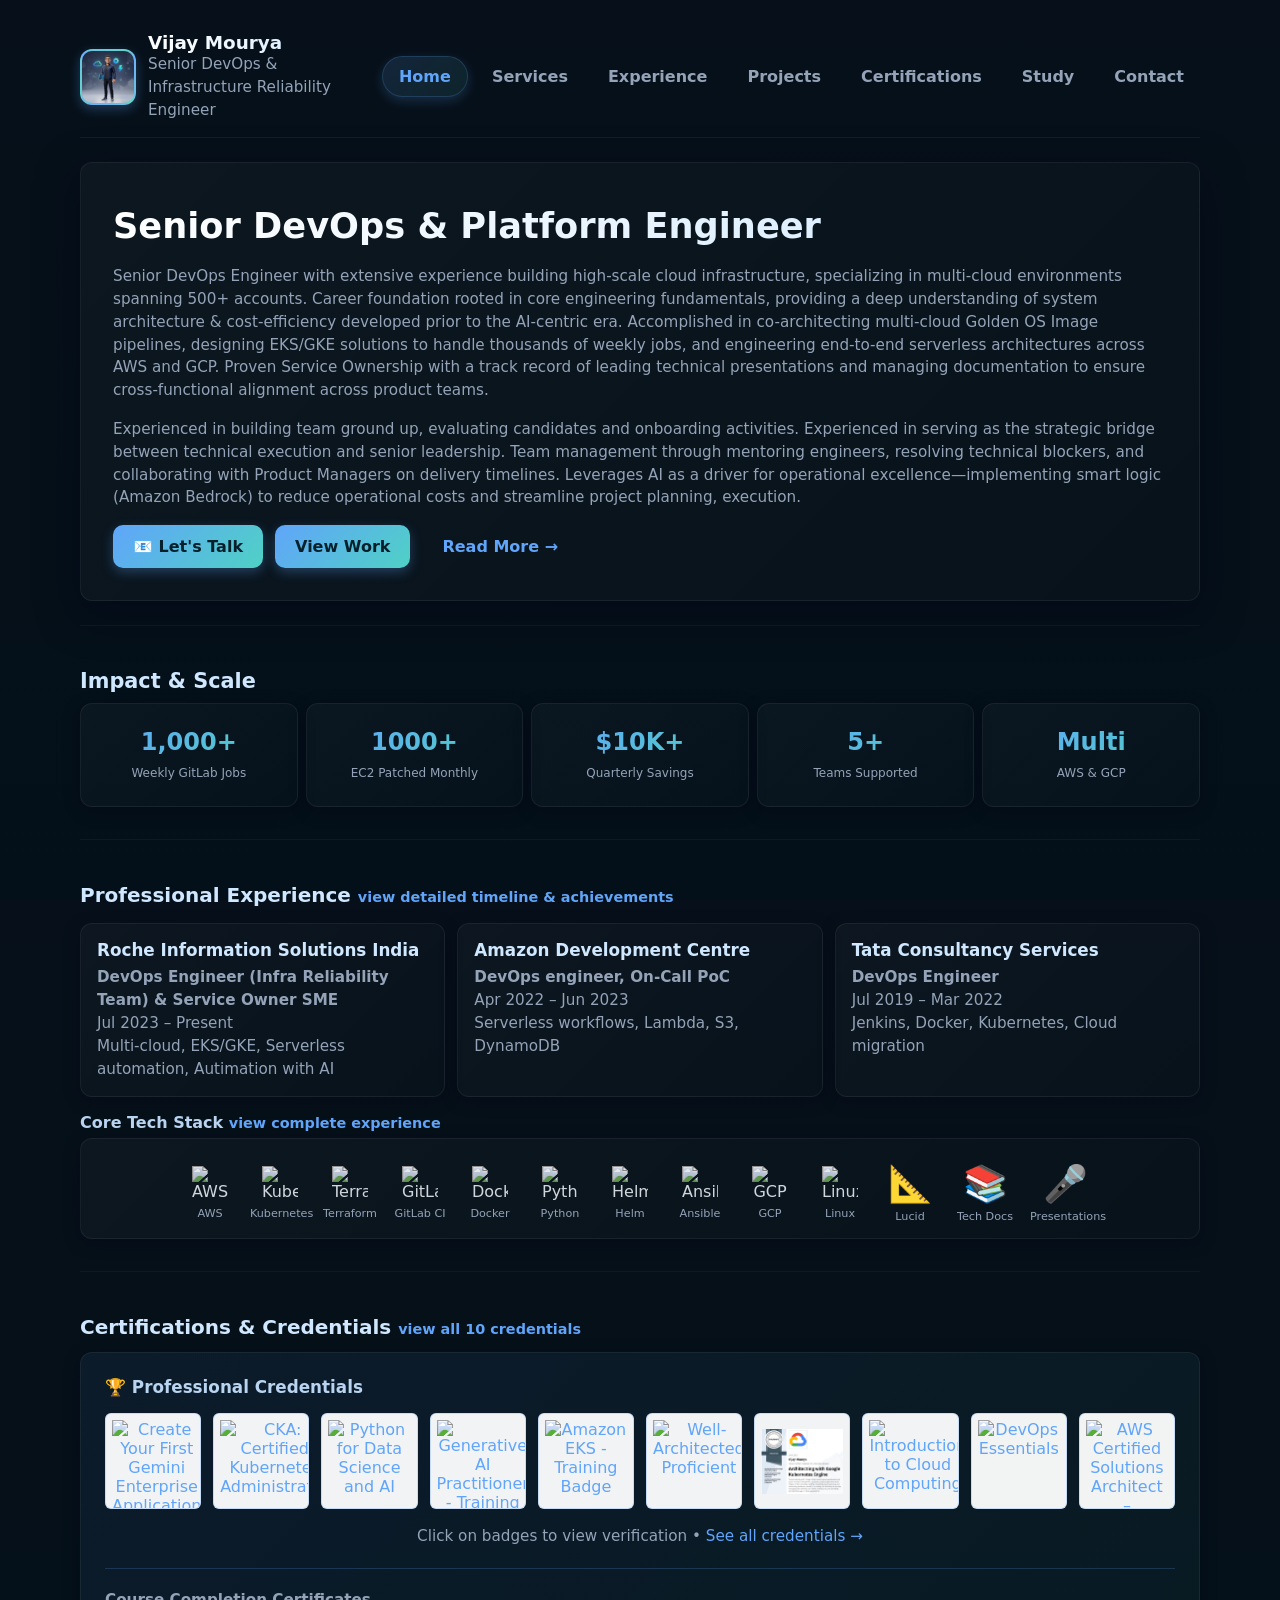
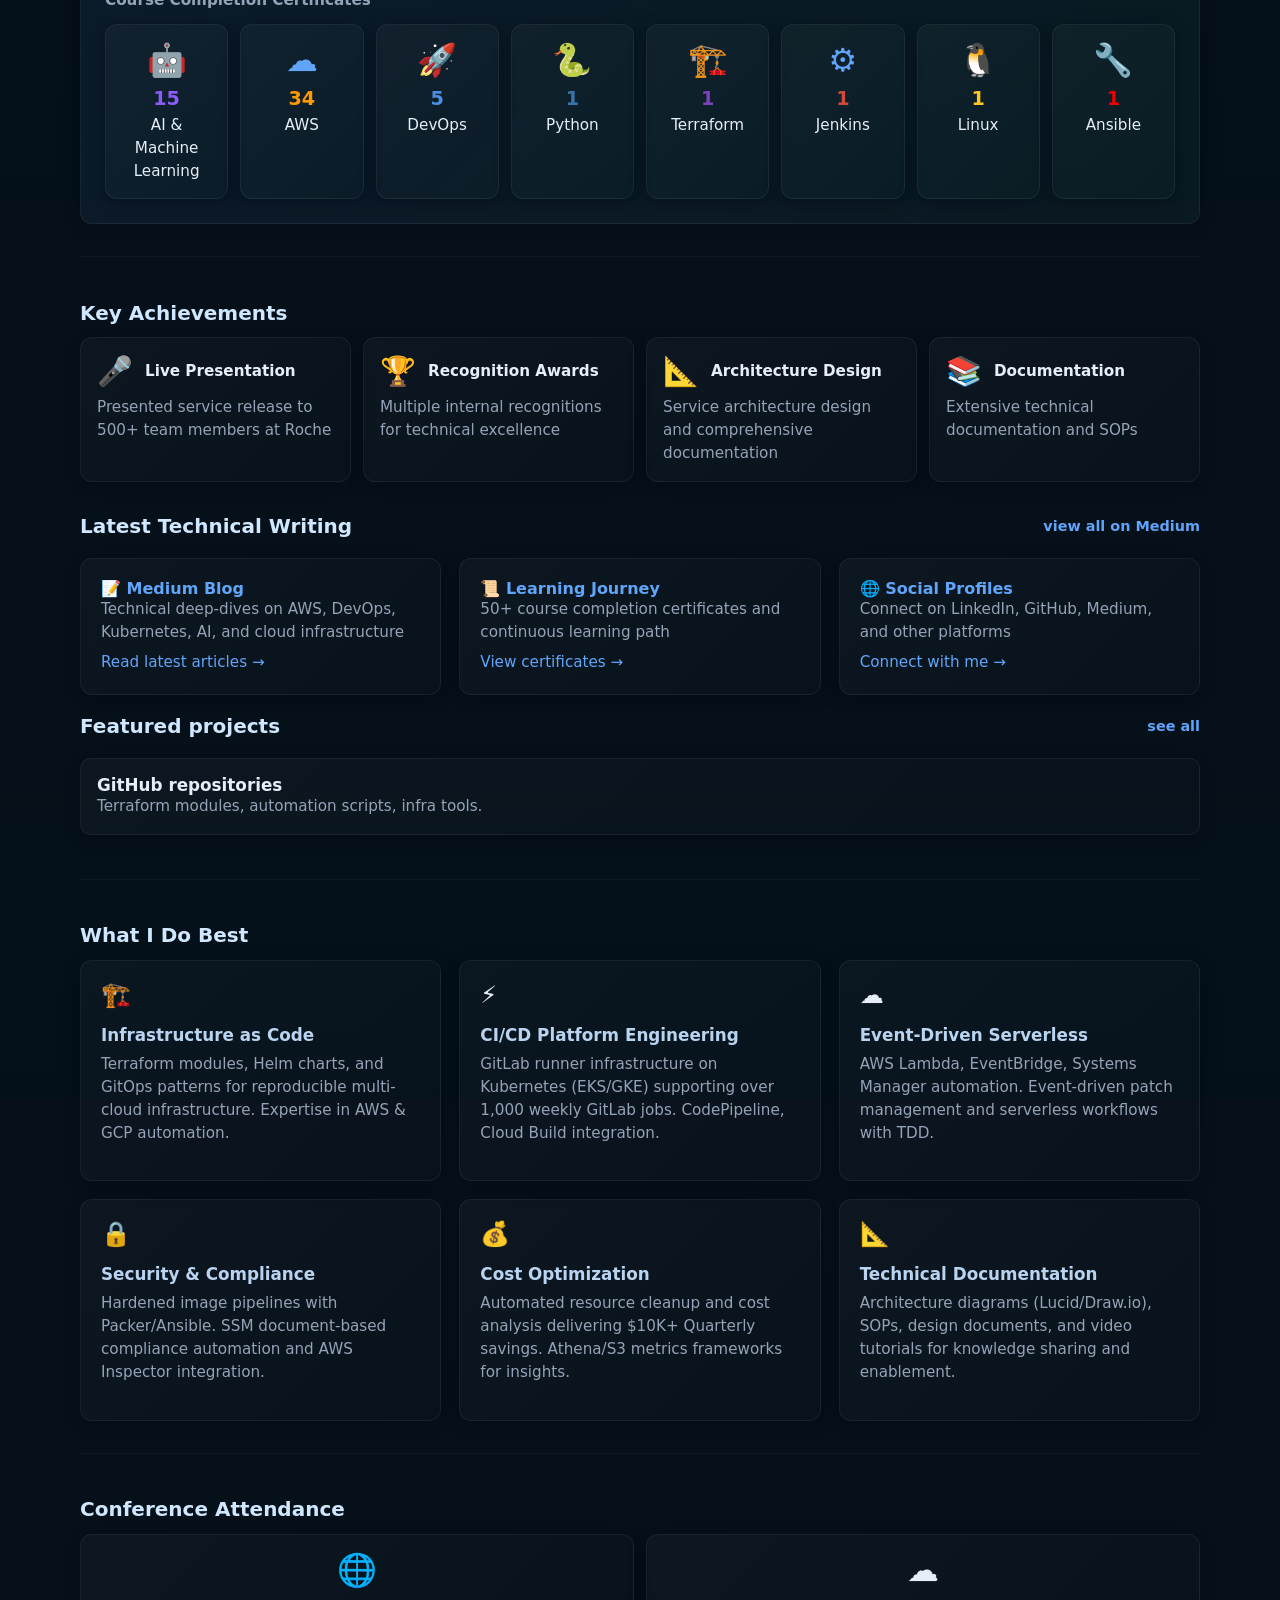
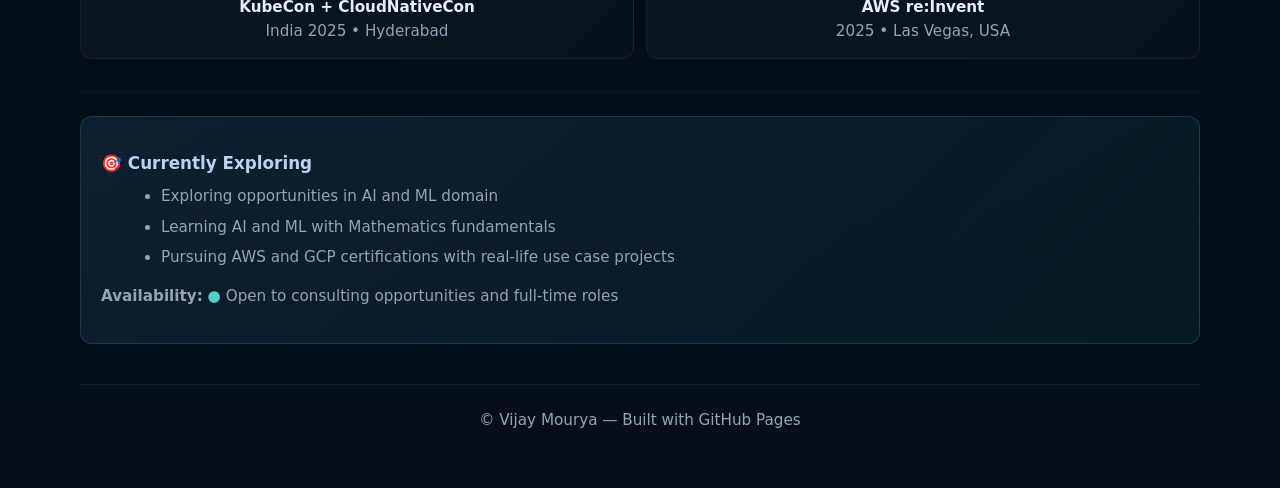
==== index.html @ a1bce6de "Automated commit from windows machine at 2026-05-06 22:09:54" ====
<!doctype html>
<html lang="en">
<head>
    <meta charset="utf-8"/>
    <meta name="viewport" content="width=device-width,initial-scale=1"/>
    <title>Vijay Mourya — Systems, Cloud & Edge</title>
    <meta name="description"
          content="Vijay Mourya - Senior DevOps & Infrastructure Reliability Engineer. AWS Certified specialist in Kubernetes, Terraform, Serverless, and Cloud Architecture.">
    <meta name="keywords"
          content="DevOps, AWS, Kubernetes, Terraform, Cloud Engineer, GCP, Infrastructure, SRE, GitLab CI/CD">
    <meta name="author" content="Vijay Mourya">

    <!-- SEO & Crawling -->
    <link rel="canonical" href="https://vijayrmourya.github.io">
    <meta name="robots" content="index, follow">
    <meta name="googlebot" content="index, follow">

    <!-- TODO: Update location if needed -->
    <meta name="geo.region" content="IN-MH">
    <meta name="geo.placename" content="Pune">

    <!-- Open Graph / Social Media -->
    <meta property="og:type" content="website">
    <meta property="og:title" content="Vijay Mourya - DevOps & Infrastructure Engineer">
    <meta property="og:description"
          content="AWS Certified | Kubernetes, Serverless, Terraform specialist | Senior DevOps Engineer">
    <meta property="og:url" content="https://vijayrmourya.github.io">
    <meta property="og:image" content="https://vijayrmourya.github.io/assets/DP/ProfilePicture.png">
    <meta property="og:image:width" content="1200">
    <meta property="og:image:height" content="630">
    <!-- TODO: Create a proper OG image (1200x630px) for better social sharing -->

    <!-- Twitter Card -->
    <meta name="twitter:card" content="summary">
    <meta name="twitter:title" content="Vijay Mourya - DevOps Engineer">
    <meta name="twitter:description" content="Senior DevOps & Infrastructure Reliability Engineer">

    <!-- Favicon -->
    <link rel="icon" type="image/svg+xml" href="assets/favicon.svg">

    <!-- Structured Data for SEO -->
    <!-- TODO: Update with your actual information -->
    <script type="application/ld+json">
        {
            "@context": "https://schema.org",
            "@type": "Person",
            "name": "Vijay Mourya",
            "jobTitle": "Senior DevOps & Infrastructure Reliability Engineer",
            "url": "https://vijayrmourya.github.io",
            "sameAs": [
                "https://www.linkedin.com/in/vijay-mourya-3b409b146",
                "https://github.com/vijayrmourya"
            ],
            "knowsAbout": [
                "AWS",
                "Kubernetes",
                "Terraform",
                "DevOps",
                "GCP",
                "Serverless",
                "GitLab CI/CD",
                "Infrastructure as Code"
            ],
            "alumniOf": {
                "@type": "EducationalOrganization",
                "name": "Computer Science & Engineering"
            },
            "worksFor": {
                "@type": "Organization",
                "name": "Roche"
            },
            "email": "vijayrmourya@gmail.com",
            "address": {
                "@type": "PostalAddress",
                "addressLocality": "Pune",
                "addressRegion": "Maharashtra",
                "addressCountry": "IN"
            }
        }
    </script>

    <link rel="stylesheet" href="styles.css">
</head>
<body>
<div class="container">
    <header class="header">
        <div class="brand">
            <img src="assets/DP/ProfilePicture.png" alt="VM" class="logo"
                 style="width:56px;height:56px;border-radius:12px;">
            <div>
                <div class="title">Vijay Mourya</div>
                <div class="small">Senior DevOps & Infrastructure Reliability Engineer</div>
            </div>
        </div>

        <nav class="nav" aria-label="Main navigation">
            <a href="index.html" class="active">Home</a>
            <a href="services.html">Services</a>
            <a href="experience.html">Experience</a>
            <a href="projects.html">Projects</a>
            <a href="certifications.html">Certifications</a>
            <a href="study.html">Study</a>
            <a href="contact.html">Contact</a>
        </nav>

        <div class="mobile-menu">
            <select id="mobile-nav">
                <option selected value="index.html">Home</option>
                <option value="services.html">Services</option>
                <option value="experience.html">Experience</option>
                <option value="projects.html">Projects</option>
                <option value="certifications.html">Certifications</option>
                <option value="study.html">Study</option>
                <option value="contact.html">Contact</option>
            </select>
        </div>
    </header>

    <main>

        <section class="hero-card">
            <div>
                <h1>Senior DevOps & Platform Engineer</h1>

                <p class="small">
                    Senior DevOps Engineer with extensive experience building high-scale cloud infrastructure, specializing in multi-cloud environments spanning 500+ accounts. Career foundation rooted in core engineering fundamentals, providing a deep understanding of system architecture & cost-efficiency developed prior to the AI-centric era. Accomplished in co-architecting multi-cloud Golden OS Image pipelines, designing EKS/GKE solutions to handle thousands of weekly jobs, and engineering end-to-end serverless architectures across AWS and GCP. Proven Service Ownership with a track record of leading technical presentations and managing documentation to ensure cross-functional alignment across product teams.
                </p>

                <p class="small">
                    Experienced in building team ground up, evaluating candidates and onboarding activities. Experienced in serving as the strategic bridge between technical execution and senior leadership. Team management through mentoring engineers, resolving technical blockers, and collaborating with Product Managers on delivery timelines. Leverages AI as a driver for operational excellence—implementing smart logic (Amazon Bedrock) to reduce operational costs and streamline project planning, execution.
                </p>

                <div class="row cta-group">
                    <a class="cta cta-primary" href="contact.html">📧 Let's Talk</a>
                    <a class="cta cta-secondary" href="projects.html">View Work</a>
                    <a class="cta-link" href="experience.html">Read More →</a>
                </div>
            </div>
        </section>

        <!-- ============================================ -->
        <!-- 1. IMPACT METRICS SECTION -->
        <!-- ============================================ -->
        <section id="impact" class="section" style="margin-top:24px;">
            <h2 style="font-size:1.3rem; margin-bottom:10px;">Impact & Scale</h2>
            <div class="grid" style="grid-template-columns: repeat(auto-fit, minmax(85px, 1fr)); gap:8px;">
                <div class="card metric-card" style="padding:10px 8px;">
                    <div class="metric-value" style="font-size:1.5rem;">1,000+</div>
                    <div class="small" style="font-size:0.75rem;">Weekly GitLab Jobs</div>
                </div>
                <div class="card metric-card" style="padding:10px 8px;">
                    <div class="metric-value" style="font-size:1.5rem;">1000+</div>
                    <div class="small" style="font-size:0.75rem;">EC2 Patched Monthly</div>
                </div>
                <div class="card metric-card" style="padding:10px 8px;">
                    <div class="metric-value" style="font-size:1.5rem;">$10K+</div>
                    <div class="small" style="font-size:0.75rem;">Quarterly Savings</div>
                </div>
                <div class="card metric-card" style="padding:10px 8px;">
                    <div class="metric-value" style="font-size:1.5rem;">5+</div>
                    <div class="small" style="font-size:0.75rem;">Teams Supported</div>
                </div>
                <div class="card metric-card" style="padding:10px 8px;">
                    <div class="metric-value" style="font-size:1.5rem;">Multi</div>
                    <div class="small" style="font-size:0.75rem;">AWS & GCP</div>
                </div>
            </div>
        </section>

        <!-- ============================================ -->
        <!-- 2. WORK EXPERIENCE SUMMARY -->
        <!-- ============================================ -->
        <section class="section" style="margin-top:32px">
            <h2>Professional Experience <small class="label"><a href="experience.html">view detailed timeline &
                achievements</a></small></h2>

            <!-- Condensed Companies Summary -->
            <div class="grid"
                 style="gap:12px; margin-top:16px; grid-template-columns: repeat(auto-fit, minmax(280px, 1fr));">
                <div class="card company-card" style="padding:16px">
                    <div class="kv">Roche Information Solutions India</div>
                    <div class="small" style="margin-top:6px">
                        <strong>DevOps Engineer (Infra Reliability Team) & Service Owner SME</strong><br>
                        Jul 2023 – Present<br>
                        <span style="color:var(--muted);">Multi-cloud, EKS/GKE, Serverless automation, Autimation with AI</span>
                    </div>
                </div>

                <div class="card company-card" style="padding:16px">
                    <div class="kv">Amazon Development Centre</div>
                    <div class="small" style="margin-top:6px">
                        <strong>DevOps engineer, On-Call PoC</strong><br>
                        Apr 2022 – Jun 2023<br>
                        <span style="color:var(--muted);">Serverless workflows, Lambda, S3, DynamoDB</span>
                    </div>
                </div>

                <div class="card company-card" style="padding:16px">
                    <div class="kv">Tata Consultancy Services</div>
                    <div class="small" style="margin-top:6px">
                        <strong>DevOps Engineer</strong><br>
                        Jul 2019 – Mar 2022<br>
                        <span style="color:var(--muted);">Jenkins, Docker, Kubernetes, Cloud migration</span>
                    </div>
                </div>
            </div>

            <!-- 2.1 Skills / Core Tech Stack -->
            <div class="skills-block" style="margin-top:16px">
                <h3 style="margin-bottom:6px; font-size:1rem;">Core Tech Stack <small class="label"><a
                        href="experience.html">view complete experience</a></small></h3>

                <!-- Condensed Logos -->
                <div class="card" style="padding:12px">
                    <div class="skill-logos"
                         style="display:flex; flex-wrap:wrap; gap:10px; align-items:center; justify-content:center;">

                        <div class="skill-logo" style="text-align:center; width:60px;">
                            <img src="assets/logos/aws.svg" alt="AWS logo" loading="lazy"
                                 style="width:36px;height:36px;display:block;margin:0 auto 4px">
                            <div class="small" style="font-size:0.7rem;">AWS</div>
                        </div>

                        <div class="skill-logo" style="text-align:center; width:60px;">
                            <img src="assets/logos/kubernetes.svg" alt="Kubernetes logo" loading="lazy"
                                 style="width:36px;height:36px;display:block;margin:0 auto 4px">
                            <div class="small" style="font-size:0.7rem;">Kubernetes</div>
                        </div>

                        <div class="skill-logo" style="text-align:center; width:60px;">
                            <img src="assets/logos/terraform.svg" alt="Terraform logo" loading="lazy"
                                 style="width:36px;height:36px;display:block;margin:0 auto 4px">
                            <div class="small" style="font-size:0.7rem;">Terraform</div>
                        </div>

                        <div class="skill-logo" style="text-align:center; width:60px;">
                            <img src="assets/logos/gitlab.svg" alt="GitLab logo" loading="lazy"
                                 style="width:36px;height:36px;display:block;margin:0 auto 4px">
                            <div class="small" style="font-size:0.7rem;">GitLab CI</div>
                        </div>

                        <div class="skill-logo" style="text-align:center; width:60px;">
                            <img src="assets/logos/docker.svg" alt="Docker logo" loading="lazy"
                                 style="width:36px;height:36px;display:block;margin:0 auto 4px">
                            <div class="small" style="font-size:0.7rem;">Docker</div>
                        </div>

                        <div class="skill-logo" style="text-align:center; width:60px;">
                            <img src="assets/logos/python.svg" alt="Python logo" loading="lazy"
                                 style="width:36px;height:36px;display:block;margin:0 auto 4px">
                            <div class="small" style="font-size:0.7rem;">Python</div>
                        </div>

                        <div class="skill-logo" style="text-align:center; width:60px;">
                            <img src="assets/logos/helm.svg" alt="Helm logo" loading="lazy"
                                 style="width:36px;height:36px;display:block;margin:0 auto 4px">
                            <div class="small" style="font-size:0.7rem;">Helm</div>
                        </div>

                        <div class="skill-logo" style="text-align:center; width:60px;">
                            <img src="assets/logos/ansible.svg" alt="Ansible logo" loading="lazy"
                                 style="width:36px;height:36px;display:block;margin:0 auto 4px">
                            <div class="small" style="font-size:0.7rem;">Ansible</div>
                        </div>

                        <div class="skill-logo" style="text-align:center; width:60px;">
                            <img src="assets/logos/gcp.svg" alt="GCP logo" loading="lazy"
                                 style="width:36px;height:36px;display:block;margin:0 auto 4px">
                            <div class="small" style="font-size:0.7rem;">GCP</div>
                        </div>

                        <div class="skill-logo" style="text-align:center; width:60px;">
                            <img src="assets/logos/linux.svg" alt="Linux logo" loading="lazy"
                                 style="width:36px;height:36px;display:block;margin:0 auto 4px">
                            <div class="small" style="font-size:0.7rem;">Linux</div>
                        </div>

                        <div class="skill-logo" style="text-align:center; width:60px;">
                            <span style="font-size:36px;display:block;margin:0 auto 4px">📐</span>
                            <div class="small" style="font-size:0.7rem;">Lucid</div>
                        </div>

                        <div class="skill-logo" style="text-align:center; width:70px;">
                            <span style="font-size:36px;display:block;margin:0 auto 4px">📚</span>
                            <div class="small" style="font-size:0.7rem;">Tech Docs</div>
                        </div>

                        <div class="skill-logo" style="text-align:center; width:70px;">
                            <span style="font-size:36px;display:block;margin:0 auto 4px">🎤</span>
                            <div class="small" style="font-size:0.7rem;">Presentations</div>
                        </div>

                    </div>
                </div>
            </div>
        </section>

        <!-- ============================================ -->
        <!-- 3. CERTIFICATIONS & CREDENTIALS HIGHLIGHTS -->
        <!-- ============================================ -->
        <section class="section" style="margin-top:32px">
            <h2>Certifications & Credentials <small class="label"><a href="certifications.html">view all <span
                    id="badge-total-count">7</span> credentials</a></small></h2>

            <div class="card"
                 style="padding:24px; background: linear-gradient(135deg, rgba(96,165,250,0.08), rgba(79,209,197,0.05));">
                <h3 style="margin:0 0 16px 0;">🏆 Professional Credentials</h3>

                <!-- Badge Images Grid -->
                <div id="badge-certifications-summary-home"
                     style="display:grid; grid-template-columns: repeat(auto-fit, minmax(80px, 1fr)); gap:12px; margin-top:12px;">
                    <!-- Badges will be loaded dynamically from badge_certifications.json -->
                    <div style="text-align:center;">
                        <div style="width:100%; aspect-ratio:1; background:rgba(255,255,255,0.05); border-radius:6px; display:flex; align-items:center; justify-content:center;">
                            <span style="font-size:0.8rem; color:var(--muted);">Loading...</span>
                        </div>
                    </div>
                </div>

                <p class="small" style="margin-top:16px; text-align:center; color:var(--muted);">
                    Click on badges to view verification • <a href="certifications.html" style="color:#60a5fa;">See all
                    credentials →</a>
                </p>

                <!-- Course Certificates Summary -->
                <div id="certificates-summary-home"
                     style="margin-top:20px; padding-top:20px; border-top:1px solid rgba(96,165,250,0.2);">
                    <strong class="small">Course Completion Certificates</strong>
                    <div class="grid"
                         style="margin-top:12px; grid-template-columns: repeat(auto-fit, minmax(120px, 1fr)); gap:12px;">
                        <!-- Certificate categories will be loaded dynamically -->
                    </div>
                </div>
            </div>
        </section>

        <!-- ============================================ -->
        <!-- 4. KEY ACHIEVEMENTS -->
        <!-- ============================================ -->
        <section class="section">
            <h2>Key Achievements</h2>

            <div class="grid" style="gap:12px; grid-template-columns: repeat(auto-fit, minmax(240px, 1fr));">

                <div class="card" style="padding:16px;">
                    <div style="display:flex; align-items:center; gap:12px; margin-bottom:8px;">
                        <span style="font-size:1.8rem;">🎤</span>
                        <strong style="font-size:0.95rem;">Live Presentation</strong>
                    </div>
                    <p class="small" style="margin:0;">Presented service release to 500+ team members at Roche</p>
                </div>

                <div class="card" style="padding:16px;">
                    <div style="display:flex; align-items:center; gap:12px; margin-bottom:8px;">
                        <span style="font-size:1.8rem;">🏆</span>
                        <strong style="font-size:0.95rem;">Recognition Awards</strong>
                    </div>
                    <p class="small" style="margin:0;">Multiple internal recognitions for technical excellence</p>
                </div>

                <div class="card" style="padding:16px;">
                    <div style="display:flex; align-items:center; gap:12px; margin-bottom:8px;">
                        <span style="font-size:1.8rem;">📐</span>
                        <strong style="font-size:0.95rem;">Architecture Design</strong>
                    </div>
                    <p class="small" style="margin:0;">Service architecture design and comprehensive documentation</p>
                </div>

                <div class="card" style="padding:16px;">
                    <div style="display:flex; align-items:center; gap:12px; margin-bottom:8px;">
                        <span style="font-size:1.8rem;">📚</span>
                        <strong style="font-size:0.95rem;">Documentation</strong>
                    </div>
                    <p class="small" style="margin:0;">Extensive technical documentation and SOPs</p>
                </div>

            </div>
        </section>

        <!-- ============================================ -->
        <!-- 5. LATEST TECHNICAL WRITING -->
        <!-- ============================================ -->
        <section style="margin-top:32px">
            <h2 class="section-title">Latest Technical Writing <small class="label"><a href="study.html">view all on
                Medium</a></small></h2>
            <div class="grid">
                <a href="https://medium.com/@vjmourya" target="_blank" rel="noopener" class="card">
                    <strong>📝 Medium Blog</strong>
                    <div class="small">Technical deep-dives on AWS, DevOps, Kubernetes, AI, and cloud infrastructure
                    </div>
                    <div class="small" style="margin-top:8px; color:#60a5fa;">Read latest articles →</div>
                </a>
                <a href="certifications.html" class="card">
                    <strong>📜 Learning Journey</strong>
                    <div class="small">50+ course completion certificates and continuous learning path</div>
                    <div class="small" style="margin-top:8px; color:#60a5fa;">View certificates →</div>
                </a>
                <a href="study.html" class="card">
                    <strong>🌐 Social Profiles</strong>
                    <div class="small">Connect on LinkedIn, GitHub, Medium, and other platforms</div>
                    <div class="small" style="margin-top:8px; color:#60a5fa;">Connect with me →</div>
                </a>
            </div>
        </section>

        <!-- ============================================ -->
        <!-- 6. FEATURED PROJECTS -->
        <!-- ============================================ -->
        <section style="margin-top:18px">
            <h2 class="section-title">Featured projects <small class="label"><a href="projects.html">see all</a></small>
            </h2>
            <div class="grid projects-list">
                <a href="projects.html" target="_blank" class="card">
                    <strong>GitHub repositories</strong>
                    <div class="small">Terraform modules, automation scripts, infra tools.</div>
                </a>
            </div>
        </section>

        <!-- ============================================ -->
        <!-- 7. WHAT I DO BEST SECTION -->
        <!-- ============================================ -->
        <section class="section">
            <h2>What I Do Best</h2>
            <div class="grid">
                <div class="card">
                    <span style="font-size:1.5rem">🏗️</span>
                    <h3>Infrastructure as Code</h3>
                    <p class="small">Terraform modules, Helm charts, and GitOps patterns for reproducible multi-cloud
                        infrastructure. Expertise in AWS & GCP automation.</p>
                </div>
                <div class="card">
                    <span style="font-size:1.5rem">⚡</span>
                    <h3>CI/CD Platform Engineering</h3>
                    <p class="small">GitLab runner infrastructure on Kubernetes (EKS/GKE) supporting over 1,000 weekly GitLab jobs. CodePipeline, Cloud Build integration.</p>
                </div>
                <div class="card">
                    <span style="font-size:1.5rem">☁️</span>
                    <h3>Event-Driven Serverless</h3>
                    <p class="small">AWS Lambda, EventBridge, Systems Manager automation. Event-driven patch management
                        and serverless workflows with TDD.</p>
                </div>
                <div class="card">
                    <span style="font-size:1.5rem">🔒</span>
                    <h3>Security & Compliance</h3>
                    <p class="small">Hardened image pipelines with Packer/Ansible. SSM document-based compliance
                        automation and AWS Inspector integration.</p>
                </div>
                <div class="card">
                    <span style="font-size:1.5rem">💰</span>
                    <h3>Cost Optimization</h3>
                    <p class="small">Automated resource cleanup and cost analysis delivering $10K+ Quarterly savings.
                        Athena/S3 metrics frameworks for insights.</p>
                </div>
                <div class="card">
                    <span style="font-size:1.5rem">📐</span>
                    <h3>Technical Documentation</h3>
                    <p class="small">Architecture diagrams (Lucid/Draw.io), SOPs, design documents, and video tutorials
                        for knowledge sharing and enablement.</p>
                </div>
            </div>
        </section>

        <!-- ============================================ -->
        <!-- 8. CONFERENCE ATTENDANCE & LEARNING -->
        <!-- ============================================ -->
        <section class="section">
            <h2>Conference Attendance</h2>

            <div class="grid" style="gap:12px; grid-template-columns: repeat(auto-fit, minmax(200px, 1fr));">

                <div class="card" style="padding:16px; text-align:center;">
                    <div style="font-size:2rem; margin-bottom:8px;">🌐</div>
                    <strong style="font-size:0.95rem;">KubeCon + CloudNativeCon</strong>
                    <div class="small" style="margin-top:4px; color:var(--muted);">India 2025 • Hyderabad</div>
                </div>

                <div class="card" style="padding:16px; text-align:center;">
                    <div style="font-size:2rem; margin-bottom:8px;">☁️</div>
                    <strong style="font-size:0.95rem;">AWS re:Invent</strong>
                    <div class="small" style="margin-top:4px; color:var(--muted);">2025 • Las Vegas, USA</div>
                </div>

            </div>
        </section>

        <!-- ============================================ -->
        <!-- CURRENT FOCUS / LEARNING SECTION -->
        <!-- ============================================ -->
        <section class="section">
            <div class="card"
                 style="background: linear-gradient(135deg, rgba(96,165,250,0.1), rgba(79,209,197,0.05)); border: 1px solid rgba(96,165,250,0.2);">
                <h3>🎯 Currently Exploring</h3>
                <ul class="small" style="margin:8px 0 0 20px; line-height:2;">
                    <li>Exploring opportunities in AI and ML domain</li>
                    <li>Learning AI and ML with Mathematics fundamentals</li>
                    <li>Pursuing AWS and GCP certifications with real-life use case projects</li>
                </ul>
                <p class="small" style="margin-top:12px;">
                    <strong>Availability:</strong> <span style="color: #4fd1c5;">●</span> Open to consulting
                    opportunities and full-time roles
                </p>
            </div>
        </section>


        <footer class="footer">
            <div class="small">© Vijay Mourya — Built with GitHub Pages</div>
        </footer>
    </main>
</div>
<script src="scripts.js"></script>
</body>
</html>
---- styles.css ----
:root{
  --bg:#07101a; --panel:#0f1726; --muted:#94a3b8; --accent:#60a5fa; --accent-light:#7bb5fc; --glass: rgba(255,255,255,0.03);
  --maxw:1100px; --radius:12px; --border-subtle: rgba(255,255,255,0.06);
  font-family: Inter,ui-sans-serif,system-ui,-apple-system,"Segoe UI",Roboto,Helvetica,Arial;
}
*{box-sizing:border-box}
html{scroll-behavior:smooth}
html,body{height:100%;margin:0;background:linear-gradient(180deg,var(--bg),#041019);color:#e6eef8}
a{color:var(--accent);text-decoration:none;transition:color 0.2s ease}
a:hover{color:var(--accent-light)}
.container{max-width:1200px;width:100%;margin:0 auto;padding:28px}
.header{display:flex;align-items:center;justify-content:space-between;gap:16px;margin-bottom:24px;padding-bottom:16px;border-bottom:1px solid var(--border-subtle)}
.brand{display:flex;align-items:center;gap:12px;transition:transform 0.2s ease}
.brand:hover{transform:translateY(-2px)}
.logo{width:56px;height:56px;border-radius:12px;background:linear-gradient(135deg,var(--accent),#4fd1c5);object-fit:cover;border:2px solid rgba(255,255,255,0.1);box-shadow:0 4px 12px rgba(96,165,250,0.3);transition:all 0.3s ease;cursor:pointer}
.logo:hover{box-shadow:0 6px 20px rgba(96,165,250,0.5);transform:scale(1.05);border-color:var(--accent)}
.title{font-size:1.15rem;font-weight:700;background:linear-gradient(90deg,#fff,#cfe8ff);-webkit-background-clip:text;-webkit-text-fill-color:transparent;background-clip:text}
.nav{display:flex;gap:8px;align-items:center}
.nav a{padding:10px 16px;border-radius:999px;text-decoration:none;color:var(--muted);font-weight:600;transition:all 0.2s ease;position:relative}
.nav a:hover{background:rgba(255,255,255,0.05);color:var(--accent-light);transform:translateY(-1px)}
.nav a.active{background:linear-gradient(135deg, rgba(96,165,250,0.15), rgba(79,209,197,0.1));color:var(--accent);box-shadow:0 4px 12px rgba(96,165,250,0.2);border:1px solid rgba(96,165,250,0.2)}
.hero{display:grid;grid-template-columns:1fr;gap:24px;align-items:start;margin-bottom:32px}
.hero-card{background:linear-gradient(135deg, rgba(255,255,255,0.03) 0%, rgba(255,255,255,0.01) 100%);border:1px solid var(--border-subtle);border-radius:var(--radius);padding:32px;box-shadow:0 12px 40px rgba(2,6,23,.6);transition:all 0.3s ease}
.hero-card:hover{box-shadow:0 16px 50px rgba(2,6,23,.8);border-color:rgba(96,165,250,0.2)}
h1{margin:.5rem 0 1rem;font-size:2.2rem;line-height:1.3;background:linear-gradient(135deg,#fff 0%,#cfe8ff 100%);-webkit-background-clip:text;-webkit-text-fill-color:transparent;background-clip:text}
h2{margin:1.2rem 0 .8rem;font-size:1.25rem;color:#cfe8ff;font-weight:600}
h3{margin:1rem 0 .5rem;font-size:1.05rem;color:#b8d4f0;font-weight:600}
p{margin:0 0 16px;color:var(--muted);line-height:1.6}

/* New styles for improved components */
.subtitle {
    font-size: 1.3rem;
    color: #94a3b8;
    margin-bottom: 1.5rem;
    line-height: 1.4;
}

.metric-value {
    font-size: 2rem;
    font-weight: 700;
    background: linear-gradient(135deg, #60a5fa, #4fd1c5);
    -webkit-background-clip: text;
    -webkit-text-fill-color: transparent;
    background-clip: text;
    margin-bottom: 8px;
}

.metric-card {
    text-align: center;
    padding: 24px 16px !important;
}

.cta-secondary {
    background: transparent;
    border: 2px solid var(--accent);
    color: var(--accent);
    box-shadow: none;
}

.cta-secondary:hover {
    background: rgba(96,165,250,0.1);
    border-color: var(--accent-light);
    box-shadow: 0 4px 12px rgba(96,165,250,0.2);
}

.cta-link {
    display: inline-block;
    color: var(--accent);
    padding: 12px 20px;
    font-weight: 600;
    transition: all 0.3s ease;
}

.cta-link:hover {
    color: var(--accent-light);
    transform: translateX(4px);
}

.scroll-indicator {
    animation: bounce 2s infinite;
}

@keyframes bounce {
    0%, 20%, 50%, 80%, 100% { transform: translateY(0); }
    40% { transform: translateY(-10px); }
    60% { transform: translateY(-5px); }
}

/* Loading animation for smooth page load */
.loading {
    opacity: 0;
    animation: fadeIn 0.6s ease-in forwards;
}

@keyframes fadeIn {
    to { opacity: 1; }
}

.row{display:flex;gap:12px;flex-wrap:wrap}
.card{background:linear-gradient(135deg, rgba(255,255,255,0.03) 0%, rgba(255,255,255,0.01) 100%);border:1px solid var(--border-subtle);border-radius:12px;padding:20px;box-shadow:0 4px 16px rgba(2,6,23,.4);transition:all 0.3s ease}
.card:hover{transform:translateY(-3px);box-shadow:0 8px 28px rgba(2,6,23,.6);border-color:rgba(96,165,250,0.3)}
.cta{display:inline-block;padding:12px 20px;border-radius:10px;background:linear-gradient(135deg,var(--accent),#4fd1c5);color:#04202b;font-weight:700;box-shadow:0 4px 12px rgba(96,165,250,0.3);transition:all 0.3s ease;border:none;cursor:pointer}
.cta:hover{box-shadow:0 6px 20px rgba(96,165,250,0.5);transform:translateY(-2px);background:linear-gradient(135deg,var(--accent-light),#5fdccf)}
.grid{display:grid;grid-template-columns:repeat(auto-fit,minmax(280px,1fr));gap:18px}
.footer{margin-top:40px;color:var(--muted);font-size:.9rem;text-align:center;padding:24px 0;border-top:1px solid var(--border-subtle)}

/* Section styling */
.section{margin-top:32px;padding-top:24px;border-top:1px solid rgba(255,255,255,0.04)}
.section:first-child{border-top:none;margin-top:0;padding-top:0}
.section-title{display:flex;justify-content:space-between;align-items:center;margin-bottom:20px}
.kv{font-weight:700;color:#cfe8ff;font-size:1.05rem}
.label{font-size:.9rem;color:var(--muted);transition:color 0.2s ease}
.label:hover{color:var(--accent)}
.small{font-size:.95rem;color:var(--muted);line-height:1.5}

/* Company cards */
.companies-grid{gap:16px}
.company-card{position:relative;overflow:hidden}
.company-card::before{content:'';position:absolute;top:0;left:0;width:4px;height:100%;background:linear-gradient(180deg,var(--accent),#4fd1c5);opacity:0;transition:opacity 0.3s ease}
.company-card:hover::before{opacity:1}
.company-card:hover{border-left-color:var(--accent)}

/* Experience timeline - horizontal layout */
.experience-timeline{display:grid;grid-template-columns:repeat(3,1fr);gap:20px}
@media (max-width:1024px){.experience-timeline{grid-template-columns:1fr}}

/* Skill logos */
.skill-logos{margin-top:12px}
.skill-logo{transition:all 0.3s ease}
.skill-logo:hover{transform:translateY(-4px)}
.skill-logo img{transition:all 0.3s ease;filter:grayscale(0.3) brightness(0.9)}
.skill-logo:hover img{filter:grayscale(0) brightness(1.1);transform:scale(1.1)}

/* Projects list */
.projects-list a{display:block;padding:16px;border-radius:10px;background:linear-gradient(135deg, rgba(255,255,255,0.03), rgba(255,255,255,0.01));border:1px solid var(--border-subtle);margin-bottom:12px;transition:all 0.3s ease}
.projects-list a:hover{background:linear-gradient(135deg, rgba(96,165,250,0.08), rgba(79,209,197,0.05));border-color:rgba(96,165,250,0.3);transform:translateX(4px)}
.projects-list strong{color:#e6eef8;font-size:1.05rem}

/* Badges */
.badges-grid{margin-top:20px}
.badge{transition:all 0.3s ease}
.badge:hover{transform:translateY(-6px) scale(1.02)}
.badge img{transition:all 0.3s ease;filter:drop-shadow(0 4px 8px rgba(0,0,0,0.3))}
.badge:hover img{filter:drop-shadow(0 6px 16px rgba(96,165,250,0.4))}

/* Responsive */
@media(min-width:880px){
  .hero{grid-template-columns:1fr 360px}
  .container{padding:32px 40px}
}
.mobile-menu{display:none}
.mobile-menu select{width:100%;padding:10px 14px;border-radius:8px;background:rgba(255,255,255,0.05);border:1px solid var(--border-subtle);color:#e6eef8;font-size:0.95rem;cursor:pointer}
@media(max-width:879px){
  .nav{display:none}
  .mobile-menu{display:block}
  .container{padding:16px}
  h1{font-size:1.5rem;line-height:1.25}
  h2{font-size:1.15rem}
  .subtitle{font-size:1.1rem}
  .grid{grid-template-columns:1fr;gap:14px}
  .skill-logo{width:70px !important}
  .hero-card{padding:20px}
  .cta{width:100%;text-align:center}
  .row{flex-direction:column}
  .metric-value{font-size:1.75rem}
  .scroll-indicator{margin-top:20px !important}
}

/* Certificate styles */
#certificates-summary .card {
  transition: all 0.3s ease;
  min-height: 120px;
  display: flex;
  flex-direction: column;
  justify-content: center;
  align-items: center;
}

#certificates-summary .card:hover {
  background: linear-gradient(135deg, rgba(96,165,250,0.1), rgba(79,209,197,0.05));
  border-color: rgba(96,165,250,0.4);
  transform: translateY(-6px) scale(1.03);
}

#certificates-list .card {
  transition: all 0.2s ease;
  text-decoration: none;
}

#certificates-list .card:hover {
  background: linear-gradient(135deg, rgba(96,165,250,0.08), rgba(79,209,197,0.04));
  border-color: rgba(96,165,250,0.3);
  transform: translateX(6px);
}

#certificates-list .card:hover .small {
  color: var(--accent);
}

.cert-category-title {
  scroll-margin-top: 100px;
}

/* Certificate download indicator */
#certificates-list a::after {
  content: '';
  display: inline-block;
  width: 12px;
  height: 12px;
  margin-left: 8px;
  opacity: 0;
  transition: opacity 0.2s ease;
}

#certificates-list a:hover::after {
  opacity: 0.6;
}
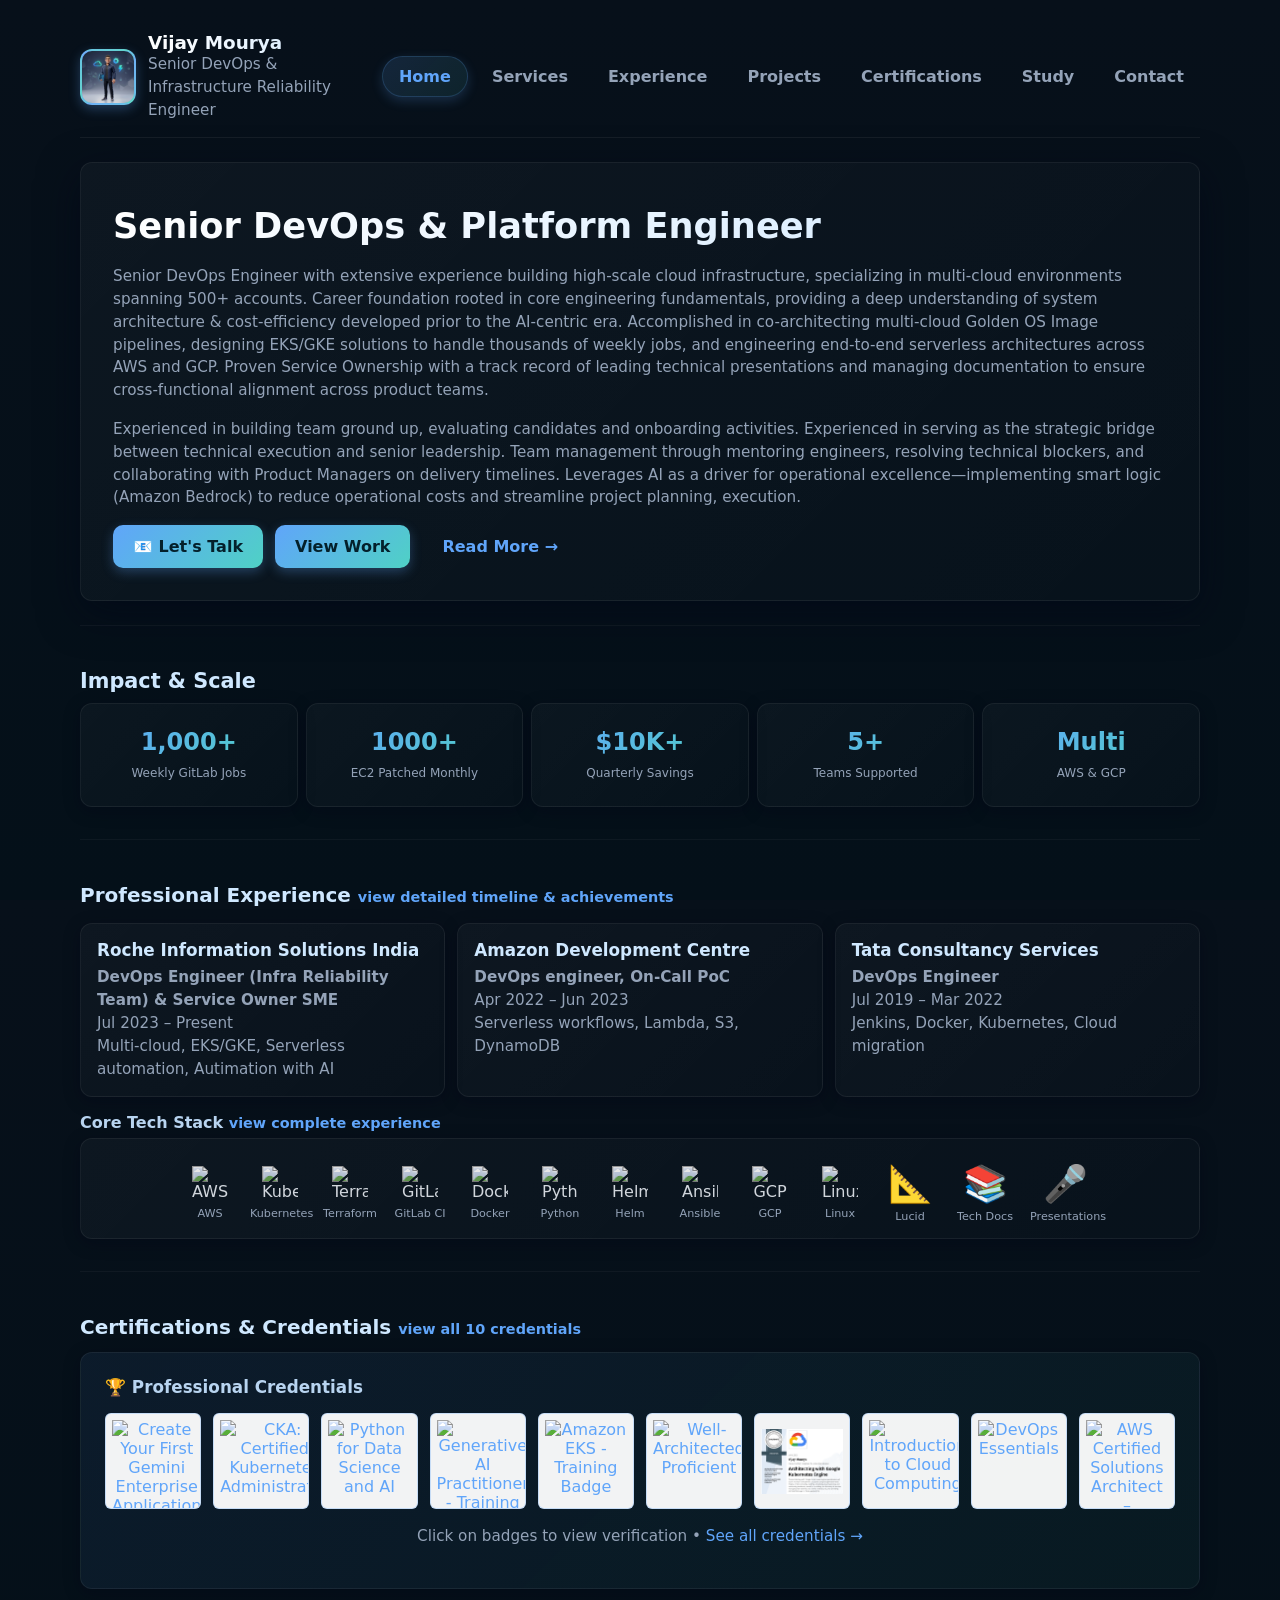
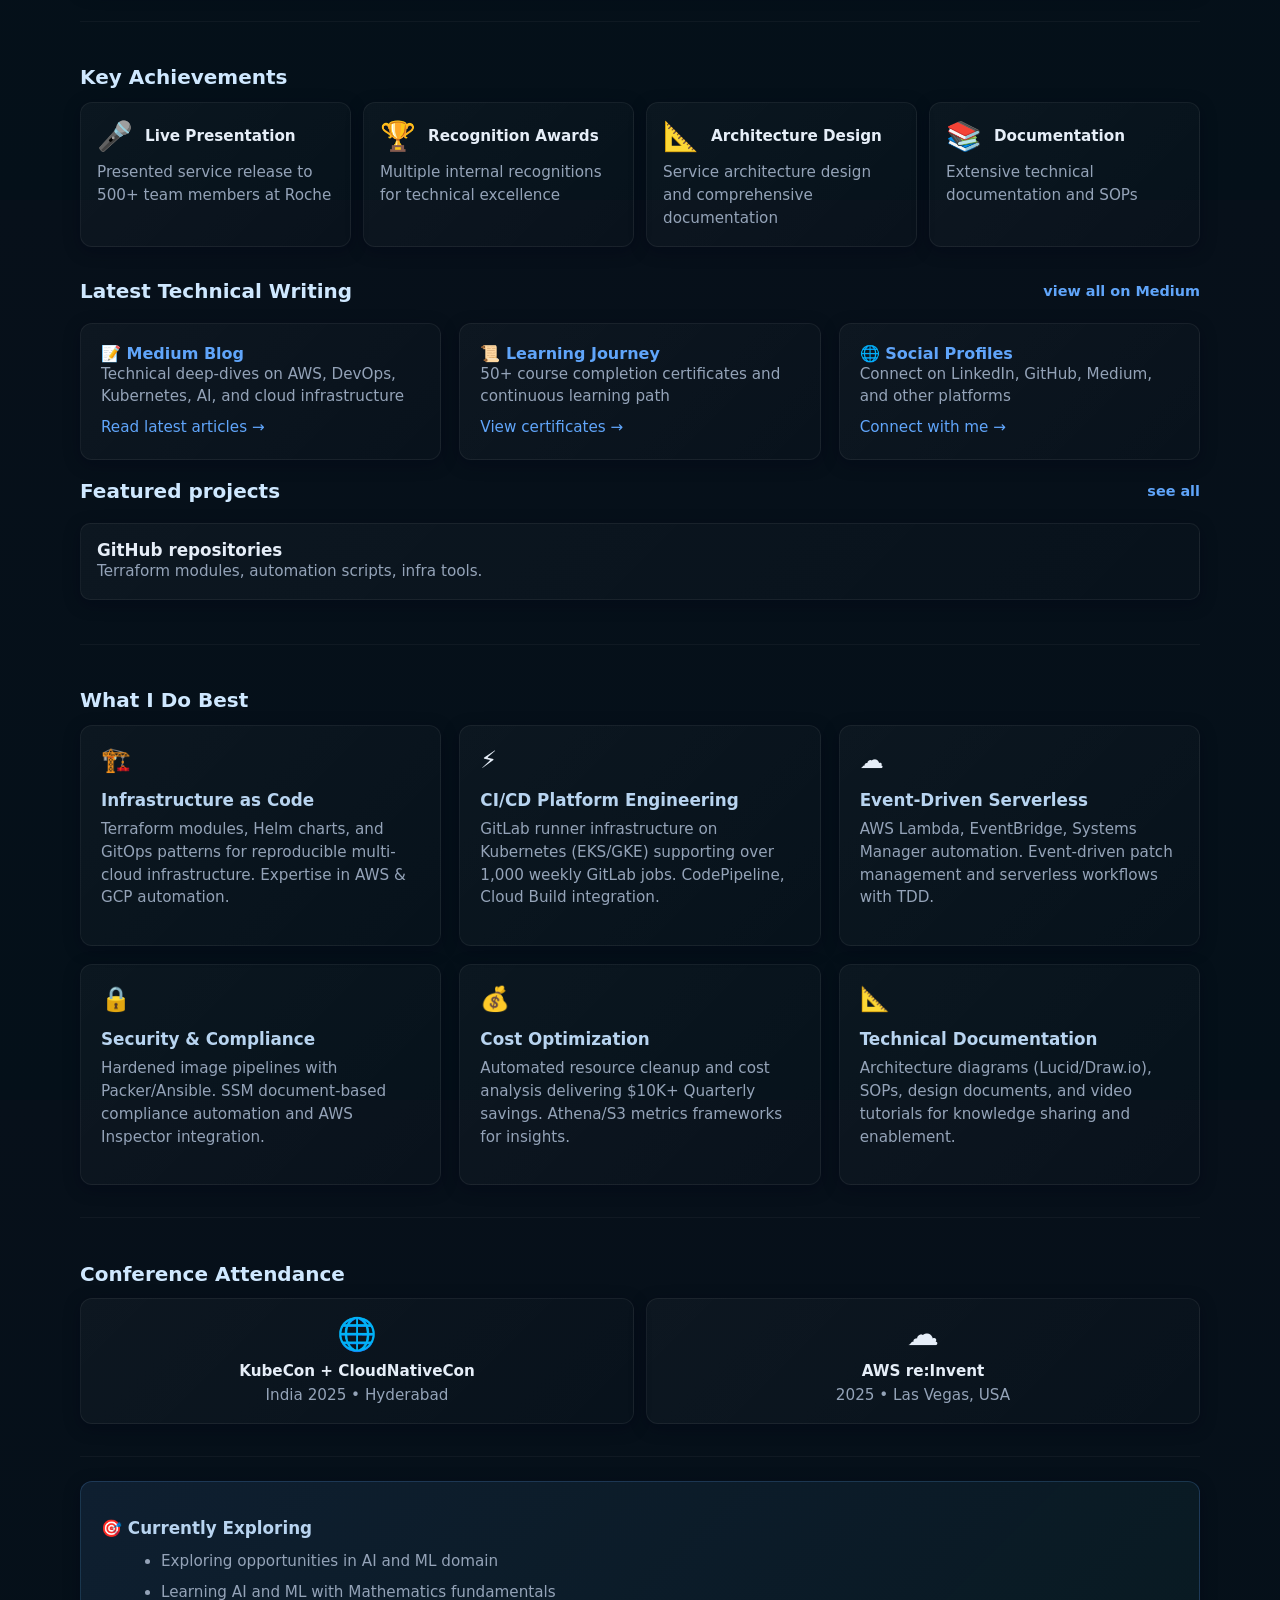
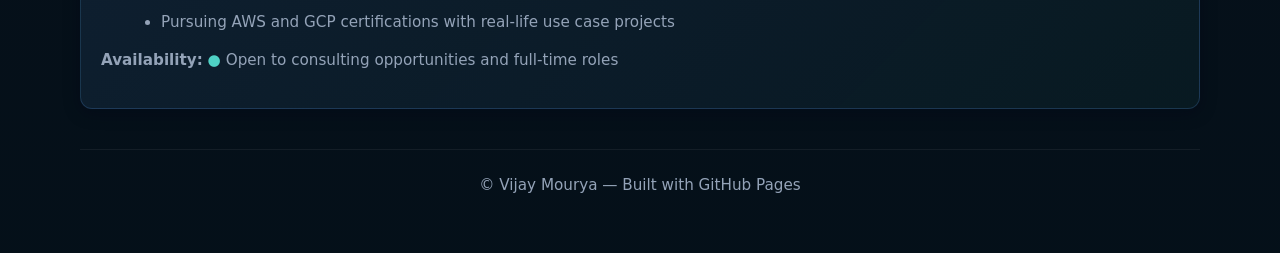
==== commit a5a5b83d: "Automated commit from windows machine at 2026-05-06 22:24:05" ====
--- a/index.html
+++ b/index.html
@@ -322,15 +322,16 @@
                     credentials →</a>
                 </p>
 
-                <!-- Course Certificates Summary -->
+                <!-- Course Certificates Summary Disabled
                 <div id="certificates-summary-home"
                      style="margin-top:20px; padding-top:20px; border-top:1px solid rgba(96,165,250,0.2);">
                     <strong class="small">Course Completion Certificates</strong>
                     <div class="grid"
                          style="margin-top:12px; grid-template-columns: repeat(auto-fit, minmax(120px, 1fr)); gap:12px;">
-                        <!-- Certificate categories will be loaded dynamically -->
-                    </div>
-                </div>
+                        
+                    </div>
+                </div>
+                -->
             </div>
         </section>
 
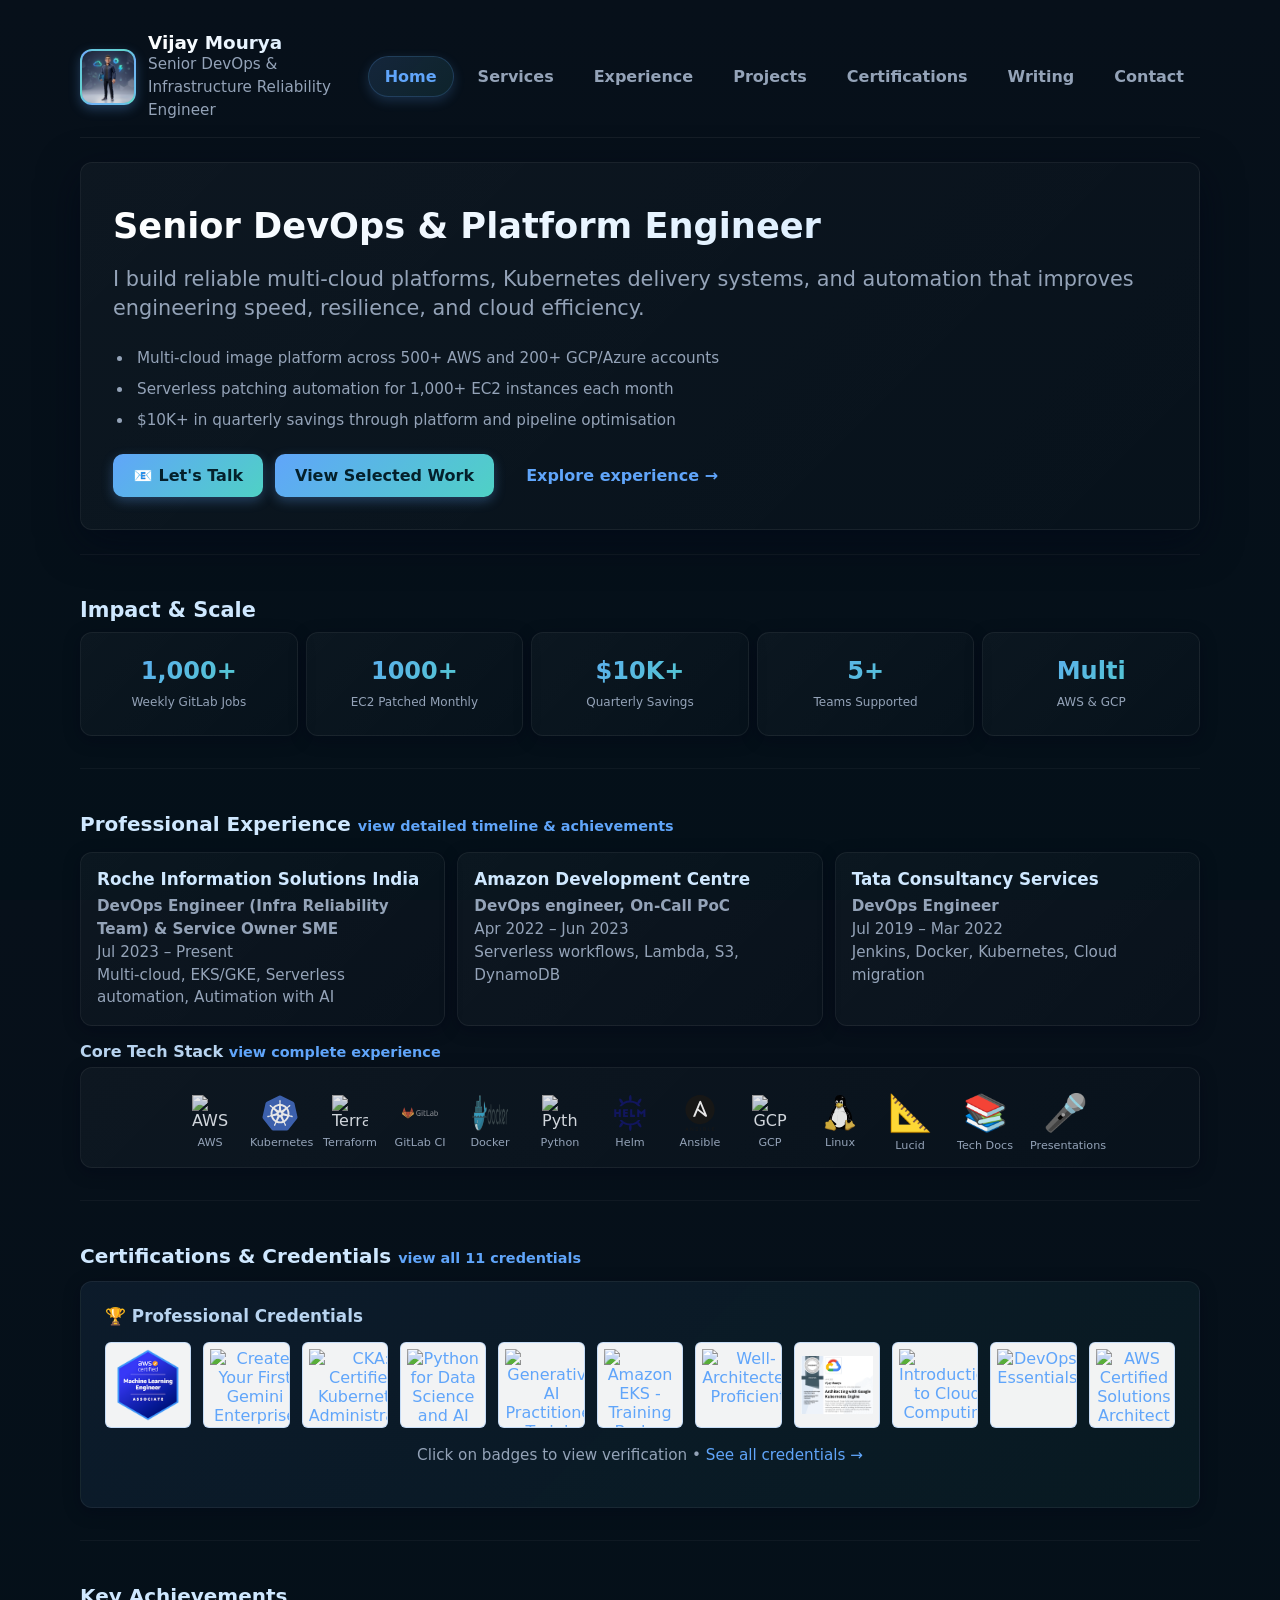
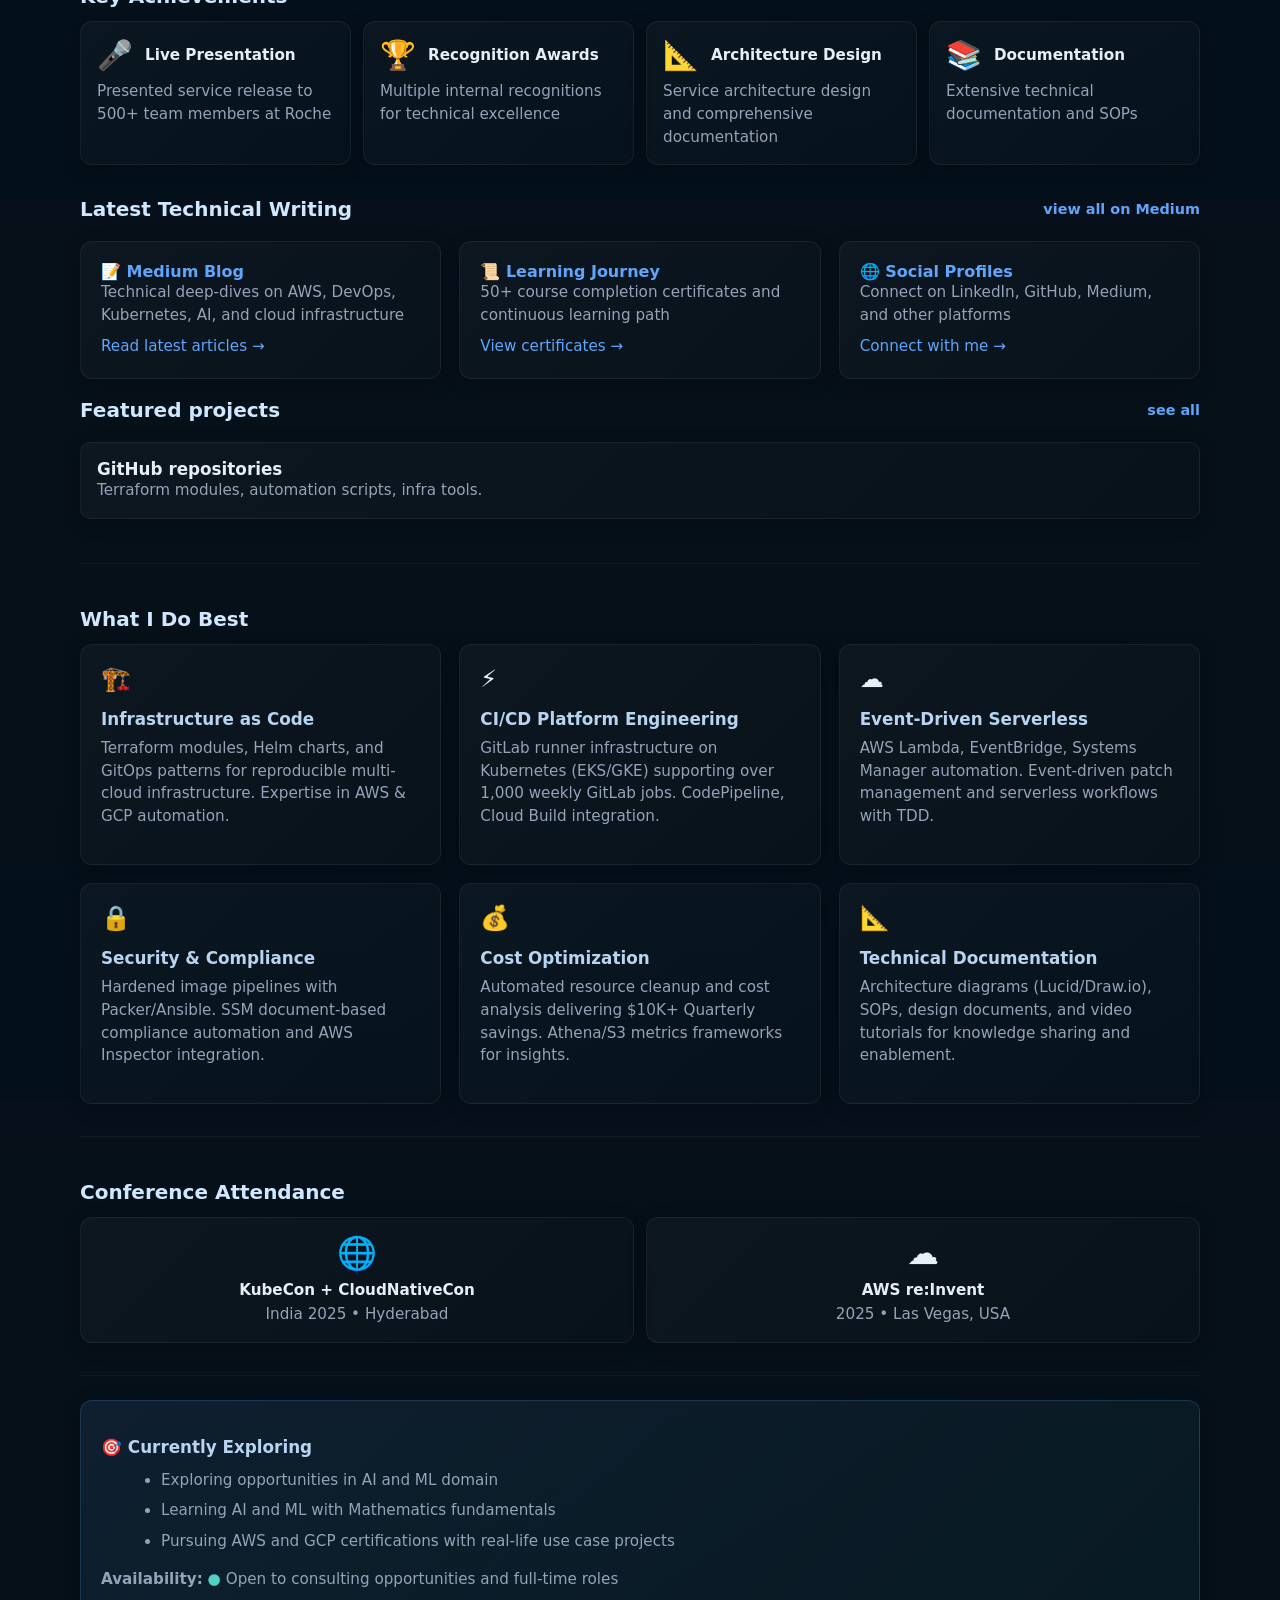
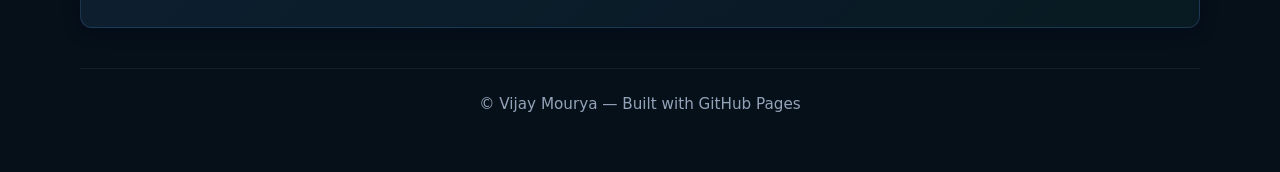
==== commit 919e5242: "updated profile details and projects" ====
--- a/index.html
+++ b/index.html
@@ -1,515 +1,510 @@
-<!doctype html>
-<html lang="en">
-<head>
-    <meta charset="utf-8"/>
-    <meta name="viewport" content="width=device-width,initial-scale=1"/>
-    <title>Vijay Mourya — Systems, Cloud & Edge</title>
-    <meta name="description"
-          content="Vijay Mourya - Senior DevOps & Infrastructure Reliability Engineer. AWS Certified specialist in Kubernetes, Terraform, Serverless, and Cloud Architecture.">
-    <meta name="keywords"
-          content="DevOps, AWS, Kubernetes, Terraform, Cloud Engineer, GCP, Infrastructure, SRE, GitLab CI/CD">
-    <meta name="author" content="Vijay Mourya">
-
-    <!-- SEO & Crawling -->
-    <link rel="canonical" href="https://vijayrmourya.github.io">
-    <meta name="robots" content="index, follow">
-    <meta name="googlebot" content="index, follow">
-
-    <!-- TODO: Update location if needed -->
-    <meta name="geo.region" content="IN-MH">
-    <meta name="geo.placename" content="Pune">
-
-    <!-- Open Graph / Social Media -->
-    <meta property="og:type" content="website">
-    <meta property="og:title" content="Vijay Mourya - DevOps & Infrastructure Engineer">
-    <meta property="og:description"
-          content="AWS Certified | Kubernetes, Serverless, Terraform specialist | Senior DevOps Engineer">
-    <meta property="og:url" content="https://vijayrmourya.github.io">
-    <meta property="og:image" content="https://vijayrmourya.github.io/assets/DP/ProfilePicture.png">
-    <meta property="og:image:width" content="1200">
-    <meta property="og:image:height" content="630">
-    <!-- TODO: Create a proper OG image (1200x630px) for better social sharing -->
-
-    <!-- Twitter Card -->
-    <meta name="twitter:card" content="summary">
-    <meta name="twitter:title" content="Vijay Mourya - DevOps Engineer">
-    <meta name="twitter:description" content="Senior DevOps & Infrastructure Reliability Engineer">
-
-    <!-- Favicon -->
-    <link rel="icon" type="image/svg+xml" href="assets/favicon.svg">
-
-    <!-- Structured Data for SEO -->
-    <!-- TODO: Update with your actual information -->
-    <script type="application/ld+json">
-        {
-            "@context": "https://schema.org",
-            "@type": "Person",
-            "name": "Vijay Mourya",
-            "jobTitle": "Senior DevOps & Infrastructure Reliability Engineer",
-            "url": "https://vijayrmourya.github.io",
-            "sameAs": [
-                "https://www.linkedin.com/in/vijay-mourya-3b409b146",
-                "https://github.com/vijayrmourya"
-            ],
-            "knowsAbout": [
-                "AWS",
-                "Kubernetes",
-                "Terraform",
-                "DevOps",
-                "GCP",
-                "Serverless",
-                "GitLab CI/CD",
-                "Infrastructure as Code"
-            ],
-            "alumniOf": {
-                "@type": "EducationalOrganization",
-                "name": "Computer Science & Engineering"
-            },
-            "worksFor": {
-                "@type": "Organization",
-                "name": "Roche"
-            },
-            "email": "vijayrmourya@gmail.com",
-            "address": {
-                "@type": "PostalAddress",
-                "addressLocality": "Pune",
-                "addressRegion": "Maharashtra",
-                "addressCountry": "IN"
-            }
-        }
-    </script>
-
-    <link rel="stylesheet" href="styles.css">
-</head>
-<body>
-<div class="container">
-    <header class="header">
-        <div class="brand">
-            <img src="assets/DP/ProfilePicture.png" alt="VM" class="logo"
-                 style="width:56px;height:56px;border-radius:12px;">
-            <div>
-                <div class="title">Vijay Mourya</div>
-                <div class="small">Senior DevOps & Infrastructure Reliability Engineer</div>
-            </div>
-        </div>
-
-        <nav class="nav" aria-label="Main navigation">
-            <a href="index.html" class="active">Home</a>
-            <a href="services.html">Services</a>
-            <a href="experience.html">Experience</a>
-            <a href="projects.html">Projects</a>
-            <a href="certifications.html">Certifications</a>
-            <a href="study.html">Study</a>
-            <a href="contact.html">Contact</a>
-        </nav>
-
-        <div class="mobile-menu">
-            <select id="mobile-nav">
-                <option selected value="index.html">Home</option>
-                <option value="services.html">Services</option>
-                <option value="experience.html">Experience</option>
-                <option value="projects.html">Projects</option>
-                <option value="certifications.html">Certifications</option>
-                <option value="study.html">Study</option>
-                <option value="contact.html">Contact</option>
-            </select>
-        </div>
-    </header>
-
-    <main>
-
-        <section class="hero-card">
-            <div>
+<!doctype html>
+<html lang="en">
+<head>
+    <meta charset="utf-8"/>
+    <meta name="viewport" content="width=device-width,initial-scale=1"/>
+    <title>Vijay Mourya — Senior DevOps & Platform Engineer</title>
+    <meta name="description"
+          content="Senior DevOps & Platform Engineer building multi-cloud reliability, Kubernetes platforms, infrastructure automation, and cloud cost optimisation.">
+    <meta name="keywords"
+          content="DevOps, AWS, Kubernetes, Terraform, Cloud Engineer, GCP, Infrastructure, SRE, GitLab CI/CD">
+    <meta name="author" content="Vijay Mourya">
+
+    <!-- SEO & Crawling -->
+    <link rel="canonical" href="https://vijayrmourya.github.io">
+    <meta name="robots" content="index, follow">
+    <meta name="googlebot" content="index, follow">
+
+    <meta name="geo.region" content="IN-MH">
+    <meta name="geo.placename" content="Pune">
+
+    <!-- Open Graph / Social Media -->
+    <meta property="og:type" content="website">
+    <meta property="og:title" content="Vijay Mourya — Senior DevOps & Platform Engineer">
+    <meta property="og:description"
+          content="Multi-cloud reliability, Kubernetes platforms, infrastructure automation, and cloud cost optimisation.">
+    <meta property="og:url" content="https://vijayrmourya.github.io">
+    <meta property="og:image" content="https://vijayrmourya.github.io/assets/social/vijay-mourya-og.png">
+    <meta property="og:image:width" content="1730">
+    <meta property="og:image:height" content="909">
+
+    <!-- Twitter Card -->
+    <meta name="twitter:card" content="summary_large_image">
+    <meta name="twitter:title" content="Vijay Mourya — Senior DevOps & Platform Engineer">
+    <meta name="twitter:description" content="Multi-cloud reliability, Kubernetes platforms, and cloud automation.">
+
+    <!-- Favicon -->
+    <link rel="icon" type="image/svg+xml" href="assets/favicon.svg">
+
+    <!-- Structured data -->
+    <script type="application/ld+json">
+        {
+            "@context": "https://schema.org",
+            "@type": "Person",
+            "name": "Vijay Mourya",
+            "jobTitle": "Senior DevOps & Infrastructure Reliability Engineer",
+            "url": "https://vijayrmourya.github.io",
+            "sameAs": [
+                "https://www.linkedin.com/in/vijay-mourya-3b409b146",
+                "https://github.com/vijayrmourya"
+            ],
+            "knowsAbout": [
+                "AWS",
+                "Kubernetes",
+                "Terraform",
+                "DevOps",
+                "GCP",
+                "Serverless",
+                "GitLab CI/CD",
+                "Infrastructure as Code"
+            ],
+            "alumniOf": {
+                "@type": "EducationalOrganization",
+                "name": "Computer Science & Engineering"
+            },
+            "worksFor": {
+                "@type": "Organization",
+                "name": "Roche"
+            },
+            "email": "vijayrmourya@gmail.com",
+            "address": {
+                "@type": "PostalAddress",
+                "addressLocality": "Pune",
+                "addressRegion": "Maharashtra",
+                "addressCountry": "IN"
+            }
+        }
+    </script>
+
+    <link rel="stylesheet" href="styles.css">
+</head>
+<body>
+<div class="container">
+    <header class="header">
+        <div class="brand">
+            <img src="assets/DP/ProfilePicture.png" alt="VM" class="logo"
+                 style="width:56px;height:56px;border-radius:12px;">
+            <div>
+                <div class="title">Vijay Mourya</div>
+                <div class="small">Senior DevOps & Infrastructure Reliability Engineer</div>
+            </div>
+        </div>
+
+        <nav class="nav" aria-label="Main navigation">
+            <a href="index.html" class="active">Home</a>
+            <a href="services.html">Services</a>
+            <a href="experience.html">Experience</a>
+            <a href="projects.html">Projects</a>
+            <a href="certifications.html">Certifications</a>
+            <a href="study.html">Writing</a>
+            <a href="contact.html">Contact</a>
+        </nav>
+
+        <div class="mobile-menu">
+            <select id="mobile-nav">
+                <option selected value="index.html">Home</option>
+                <option value="services.html">Services</option>
+                <option value="experience.html">Experience</option>
+                <option value="projects.html">Projects</option>
+                <option value="certifications.html">Certifications</option>
+                <option value="study.html">Writing</option>
+                <option value="contact.html">Contact</option>
+            </select>
+        </div>
+    </header>
+
+    <main>
+
+        <section class="hero-card">
+            <div>
                 <h1>Senior DevOps & Platform Engineer</h1>
-
-                <p class="small">
-                    Senior DevOps Engineer with extensive experience building high-scale cloud infrastructure, specializing in multi-cloud environments spanning 500+ accounts. Career foundation rooted in core engineering fundamentals, providing a deep understanding of system architecture & cost-efficiency developed prior to the AI-centric era. Accomplished in co-architecting multi-cloud Golden OS Image pipelines, designing EKS/GKE solutions to handle thousands of weekly jobs, and engineering end-to-end serverless architectures across AWS and GCP. Proven Service Ownership with a track record of leading technical presentations and managing documentation to ensure cross-functional alignment across product teams.
-                </p>
-
-                <p class="small">
-                    Experienced in building team ground up, evaluating candidates and onboarding activities. Experienced in serving as the strategic bridge between technical execution and senior leadership. Team management through mentoring engineers, resolving technical blockers, and collaborating with Product Managers on delivery timelines. Leverages AI as a driver for operational excellence—implementing smart logic (Amazon Bedrock) to reduce operational costs and streamline project planning, execution.
-                </p>
-
-                <div class="row cta-group">
-                    <a class="cta cta-primary" href="contact.html">📧 Let's Talk</a>
-                    <a class="cta cta-secondary" href="projects.html">View Work</a>
-                    <a class="cta-link" href="experience.html">Read More →</a>
-                </div>
-            </div>
-        </section>
-
-        <!-- ============================================ -->
-        <!-- 1. IMPACT METRICS SECTION -->
-        <!-- ============================================ -->
-        <section id="impact" class="section" style="margin-top:24px;">
-            <h2 style="font-size:1.3rem; margin-bottom:10px;">Impact & Scale</h2>
-            <div class="grid" style="grid-template-columns: repeat(auto-fit, minmax(85px, 1fr)); gap:8px;">
-                <div class="card metric-card" style="padding:10px 8px;">
-                    <div class="metric-value" style="font-size:1.5rem;">1,000+</div>
-                    <div class="small" style="font-size:0.75rem;">Weekly GitLab Jobs</div>
-                </div>
-                <div class="card metric-card" style="padding:10px 8px;">
-                    <div class="metric-value" style="font-size:1.5rem;">1000+</div>
-                    <div class="small" style="font-size:0.75rem;">EC2 Patched Monthly</div>
-                </div>
-                <div class="card metric-card" style="padding:10px 8px;">
-                    <div class="metric-value" style="font-size:1.5rem;">$10K+</div>
-                    <div class="small" style="font-size:0.75rem;">Quarterly Savings</div>
-                </div>
-                <div class="card metric-card" style="padding:10px 8px;">
-                    <div class="metric-value" style="font-size:1.5rem;">5+</div>
-                    <div class="small" style="font-size:0.75rem;">Teams Supported</div>
-                </div>
-                <div class="card metric-card" style="padding:10px 8px;">
-                    <div class="metric-value" style="font-size:1.5rem;">Multi</div>
-                    <div class="small" style="font-size:0.75rem;">AWS & GCP</div>
-                </div>
-            </div>
-        </section>
-
-        <!-- ============================================ -->
-        <!-- 2. WORK EXPERIENCE SUMMARY -->
-        <!-- ============================================ -->
-        <section class="section" style="margin-top:32px">
-            <h2>Professional Experience <small class="label"><a href="experience.html">view detailed timeline &
-                achievements</a></small></h2>
-
-            <!-- Condensed Companies Summary -->
-            <div class="grid"
-                 style="gap:12px; margin-top:16px; grid-template-columns: repeat(auto-fit, minmax(280px, 1fr));">
-                <div class="card company-card" style="padding:16px">
-                    <div class="kv">Roche Information Solutions India</div>
-                    <div class="small" style="margin-top:6px">
-                        <strong>DevOps Engineer (Infra Reliability Team) & Service Owner SME</strong><br>
-                        Jul 2023 – Present<br>
-                        <span style="color:var(--muted);">Multi-cloud, EKS/GKE, Serverless automation, Autimation with AI</span>
-                    </div>
-                </div>
-
-                <div class="card company-card" style="padding:16px">
-                    <div class="kv">Amazon Development Centre</div>
-                    <div class="small" style="margin-top:6px">
-                        <strong>DevOps engineer, On-Call PoC</strong><br>
-                        Apr 2022 – Jun 2023<br>
-                        <span style="color:var(--muted);">Serverless workflows, Lambda, S3, DynamoDB</span>
-                    </div>
-                </div>
-
-                <div class="card company-card" style="padding:16px">
-                    <div class="kv">Tata Consultancy Services</div>
-                    <div class="small" style="margin-top:6px">
-                        <strong>DevOps Engineer</strong><br>
-                        Jul 2019 – Mar 2022<br>
-                        <span style="color:var(--muted);">Jenkins, Docker, Kubernetes, Cloud migration</span>
-                    </div>
-                </div>
-            </div>
-
-            <!-- 2.1 Skills / Core Tech Stack -->
-            <div class="skills-block" style="margin-top:16px">
-                <h3 style="margin-bottom:6px; font-size:1rem;">Core Tech Stack <small class="label"><a
-                        href="experience.html">view complete experience</a></small></h3>
-
-                <!-- Condensed Logos -->
-                <div class="card" style="padding:12px">
-                    <div class="skill-logos"
-                         style="display:flex; flex-wrap:wrap; gap:10px; align-items:center; justify-content:center;">
-
-                        <div class="skill-logo" style="text-align:center; width:60px;">
-                            <img src="assets/logos/aws.svg" alt="AWS logo" loading="lazy"
-                                 style="width:36px;height:36px;display:block;margin:0 auto 4px">
-                            <div class="small" style="font-size:0.7rem;">AWS</div>
-                        </div>
-
-                        <div class="skill-logo" style="text-align:center; width:60px;">
-                            <img src="assets/logos/kubernetes.svg" alt="Kubernetes logo" loading="lazy"
-                                 style="width:36px;height:36px;display:block;margin:0 auto 4px">
-                            <div class="small" style="font-size:0.7rem;">Kubernetes</div>
-                        </div>
-
-                        <div class="skill-logo" style="text-align:center; width:60px;">
-                            <img src="assets/logos/terraform.svg" alt="Terraform logo" loading="lazy"
-                                 style="width:36px;height:36px;display:block;margin:0 auto 4px">
-                            <div class="small" style="font-size:0.7rem;">Terraform</div>
-                        </div>
-
-                        <div class="skill-logo" style="text-align:center; width:60px;">
-                            <img src="assets/logos/gitlab.svg" alt="GitLab logo" loading="lazy"
-                                 style="width:36px;height:36px;display:block;margin:0 auto 4px">
-                            <div class="small" style="font-size:0.7rem;">GitLab CI</div>
-                        </div>
-
-                        <div class="skill-logo" style="text-align:center; width:60px;">
-                            <img src="assets/logos/docker.svg" alt="Docker logo" loading="lazy"
-                                 style="width:36px;height:36px;display:block;margin:0 auto 4px">
-                            <div class="small" style="font-size:0.7rem;">Docker</div>
-                        </div>
-
-                        <div class="skill-logo" style="text-align:center; width:60px;">
-                            <img src="assets/logos/python.svg" alt="Python logo" loading="lazy"
-                                 style="width:36px;height:36px;display:block;margin:0 auto 4px">
-                            <div class="small" style="font-size:0.7rem;">Python</div>
-                        </div>
-
-                        <div class="skill-logo" style="text-align:center; width:60px;">
-                            <img src="assets/logos/helm.svg" alt="Helm logo" loading="lazy"
-                                 style="width:36px;height:36px;display:block;margin:0 auto 4px">
-                            <div class="small" style="font-size:0.7rem;">Helm</div>
-                        </div>
-
-                        <div class="skill-logo" style="text-align:center; width:60px;">
-                            <img src="assets/logos/ansible.svg" alt="Ansible logo" loading="lazy"
-                                 style="width:36px;height:36px;display:block;margin:0 auto 4px">
-                            <div class="small" style="font-size:0.7rem;">Ansible</div>
-                        </div>
-
-                        <div class="skill-logo" style="text-align:center; width:60px;">
-                            <img src="assets/logos/gcp.svg" alt="GCP logo" loading="lazy"
-                                 style="width:36px;height:36px;display:block;margin:0 auto 4px">
-                            <div class="small" style="font-size:0.7rem;">GCP</div>
-                        </div>
-
-                        <div class="skill-logo" style="text-align:center; width:60px;">
-                            <img src="assets/logos/linux.svg" alt="Linux logo" loading="lazy"
-                                 style="width:36px;height:36px;display:block;margin:0 auto 4px">
-                            <div class="small" style="font-size:0.7rem;">Linux</div>
-                        </div>
-
-                        <div class="skill-logo" style="text-align:center; width:60px;">
-                            <span style="font-size:36px;display:block;margin:0 auto 4px">📐</span>
-                            <div class="small" style="font-size:0.7rem;">Lucid</div>
-                        </div>
-
-                        <div class="skill-logo" style="text-align:center; width:70px;">
-                            <span style="font-size:36px;display:block;margin:0 auto 4px">📚</span>
-                            <div class="small" style="font-size:0.7rem;">Tech Docs</div>
-                        </div>
-
-                        <div class="skill-logo" style="text-align:center; width:70px;">
-                            <span style="font-size:36px;display:block;margin:0 auto 4px">🎤</span>
-                            <div class="small" style="font-size:0.7rem;">Presentations</div>
-                        </div>
-
-                    </div>
-                </div>
-            </div>
-        </section>
-
-        <!-- ============================================ -->
-        <!-- 3. CERTIFICATIONS & CREDENTIALS HIGHLIGHTS -->
-        <!-- ============================================ -->
-        <section class="section" style="margin-top:32px">
-            <h2>Certifications & Credentials <small class="label"><a href="certifications.html">view all <span
-                    id="badge-total-count">7</span> credentials</a></small></h2>
-
-            <div class="card"
-                 style="padding:24px; background: linear-gradient(135deg, rgba(96,165,250,0.08), rgba(79,209,197,0.05));">
-                <h3 style="margin:0 0 16px 0;">🏆 Professional Credentials</h3>
-
-                <!-- Badge Images Grid -->
-                <div id="badge-certifications-summary-home"
-                     style="display:grid; grid-template-columns: repeat(auto-fit, minmax(80px, 1fr)); gap:12px; margin-top:12px;">
-                    <!-- Badges will be loaded dynamically from badge_certifications.json -->
-                    <div style="text-align:center;">
-                        <div style="width:100%; aspect-ratio:1; background:rgba(255,255,255,0.05); border-radius:6px; display:flex; align-items:center; justify-content:center;">
-                            <span style="font-size:0.8rem; color:var(--muted);">Loading...</span>
-                        </div>
-                    </div>
-                </div>
-
-                <p class="small" style="margin-top:16px; text-align:center; color:var(--muted);">
-                    Click on badges to view verification • <a href="certifications.html" style="color:#60a5fa;">See all
-                    credentials →</a>
-                </p>
-
-                <!-- Course Certificates Summary Disabled
-                <div id="certificates-summary-home"
-                     style="margin-top:20px; padding-top:20px; border-top:1px solid rgba(96,165,250,0.2);">
-                    <strong class="small">Course Completion Certificates</strong>
-                    <div class="grid"
-                         style="margin-top:12px; grid-template-columns: repeat(auto-fit, minmax(120px, 1fr)); gap:12px;">
-                        
-                    </div>
-                </div>
-                -->
-            </div>
-        </section>
-
-        <!-- ============================================ -->
-        <!-- 4. KEY ACHIEVEMENTS -->
-        <!-- ============================================ -->
-        <section class="section">
-            <h2>Key Achievements</h2>
-
-            <div class="grid" style="gap:12px; grid-template-columns: repeat(auto-fit, minmax(240px, 1fr));">
-
-                <div class="card" style="padding:16px;">
-                    <div style="display:flex; align-items:center; gap:12px; margin-bottom:8px;">
-                        <span style="font-size:1.8rem;">🎤</span>
-                        <strong style="font-size:0.95rem;">Live Presentation</strong>
-                    </div>
-                    <p class="small" style="margin:0;">Presented service release to 500+ team members at Roche</p>
-                </div>
-
-                <div class="card" style="padding:16px;">
-                    <div style="display:flex; align-items:center; gap:12px; margin-bottom:8px;">
-                        <span style="font-size:1.8rem;">🏆</span>
-                        <strong style="font-size:0.95rem;">Recognition Awards</strong>
-                    </div>
-                    <p class="small" style="margin:0;">Multiple internal recognitions for technical excellence</p>
-                </div>
-
-                <div class="card" style="padding:16px;">
-                    <div style="display:flex; align-items:center; gap:12px; margin-bottom:8px;">
-                        <span style="font-size:1.8rem;">📐</span>
-                        <strong style="font-size:0.95rem;">Architecture Design</strong>
-                    </div>
-                    <p class="small" style="margin:0;">Service architecture design and comprehensive documentation</p>
-                </div>
-
-                <div class="card" style="padding:16px;">
-                    <div style="display:flex; align-items:center; gap:12px; margin-bottom:8px;">
-                        <span style="font-size:1.8rem;">📚</span>
-                        <strong style="font-size:0.95rem;">Documentation</strong>
-                    </div>
-                    <p class="small" style="margin:0;">Extensive technical documentation and SOPs</p>
-                </div>
-
-            </div>
-        </section>
-
-        <!-- ============================================ -->
-        <!-- 5. LATEST TECHNICAL WRITING -->
-        <!-- ============================================ -->
-        <section style="margin-top:32px">
-            <h2 class="section-title">Latest Technical Writing <small class="label"><a href="study.html">view all on
-                Medium</a></small></h2>
-            <div class="grid">
-                <a href="https://medium.com/@vjmourya" target="_blank" rel="noopener" class="card">
-                    <strong>📝 Medium Blog</strong>
-                    <div class="small">Technical deep-dives on AWS, DevOps, Kubernetes, AI, and cloud infrastructure
-                    </div>
-                    <div class="small" style="margin-top:8px; color:#60a5fa;">Read latest articles →</div>
-                </a>
-                <a href="certifications.html" class="card">
-                    <strong>📜 Learning Journey</strong>
-                    <div class="small">50+ course completion certificates and continuous learning path</div>
-                    <div class="small" style="margin-top:8px; color:#60a5fa;">View certificates →</div>
-                </a>
-                <a href="study.html" class="card">
-                    <strong>🌐 Social Profiles</strong>
-                    <div class="small">Connect on LinkedIn, GitHub, Medium, and other platforms</div>
-                    <div class="small" style="margin-top:8px; color:#60a5fa;">Connect with me →</div>
-                </a>
-            </div>
-        </section>
-
-        <!-- ============================================ -->
-        <!-- 6. FEATURED PROJECTS -->
-        <!-- ============================================ -->
-        <section style="margin-top:18px">
-            <h2 class="section-title">Featured projects <small class="label"><a href="projects.html">see all</a></small>
-            </h2>
-            <div class="grid projects-list">
-                <a href="projects.html" target="_blank" class="card">
-                    <strong>GitHub repositories</strong>
-                    <div class="small">Terraform modules, automation scripts, infra tools.</div>
-                </a>
-            </div>
-        </section>
-
-        <!-- ============================================ -->
-        <!-- 7. WHAT I DO BEST SECTION -->
-        <!-- ============================================ -->
-        <section class="section">
-            <h2>What I Do Best</h2>
-            <div class="grid">
-                <div class="card">
-                    <span style="font-size:1.5rem">🏗️</span>
-                    <h3>Infrastructure as Code</h3>
-                    <p class="small">Terraform modules, Helm charts, and GitOps patterns for reproducible multi-cloud
-                        infrastructure. Expertise in AWS & GCP automation.</p>
-                </div>
-                <div class="card">
-                    <span style="font-size:1.5rem">⚡</span>
-                    <h3>CI/CD Platform Engineering</h3>
-                    <p class="small">GitLab runner infrastructure on Kubernetes (EKS/GKE) supporting over 1,000 weekly GitLab jobs. CodePipeline, Cloud Build integration.</p>
-                </div>
-                <div class="card">
-                    <span style="font-size:1.5rem">☁️</span>
-                    <h3>Event-Driven Serverless</h3>
-                    <p class="small">AWS Lambda, EventBridge, Systems Manager automation. Event-driven patch management
-                        and serverless workflows with TDD.</p>
-                </div>
-                <div class="card">
-                    <span style="font-size:1.5rem">🔒</span>
-                    <h3>Security & Compliance</h3>
-                    <p class="small">Hardened image pipelines with Packer/Ansible. SSM document-based compliance
-                        automation and AWS Inspector integration.</p>
-                </div>
-                <div class="card">
-                    <span style="font-size:1.5rem">💰</span>
-                    <h3>Cost Optimization</h3>
-                    <p class="small">Automated resource cleanup and cost analysis delivering $10K+ Quarterly savings.
-                        Athena/S3 metrics frameworks for insights.</p>
-                </div>
-                <div class="card">
-                    <span style="font-size:1.5rem">📐</span>
-                    <h3>Technical Documentation</h3>
-                    <p class="small">Architecture diagrams (Lucid/Draw.io), SOPs, design documents, and video tutorials
-                        for knowledge sharing and enablement.</p>
-                </div>
-            </div>
-        </section>
-
-        <!-- ============================================ -->
-        <!-- 8. CONFERENCE ATTENDANCE & LEARNING -->
-        <!-- ============================================ -->
-        <section class="section">
-            <h2>Conference Attendance</h2>
-
-            <div class="grid" style="gap:12px; grid-template-columns: repeat(auto-fit, minmax(200px, 1fr));">
-
-                <div class="card" style="padding:16px; text-align:center;">
-                    <div style="font-size:2rem; margin-bottom:8px;">🌐</div>
-                    <strong style="font-size:0.95rem;">KubeCon + CloudNativeCon</strong>
-                    <div class="small" style="margin-top:4px; color:var(--muted);">India 2025 • Hyderabad</div>
-                </div>
-
-                <div class="card" style="padding:16px; text-align:center;">
-                    <div style="font-size:2rem; margin-bottom:8px;">☁️</div>
-                    <strong style="font-size:0.95rem;">AWS re:Invent</strong>
-                    <div class="small" style="margin-top:4px; color:var(--muted);">2025 • Las Vegas, USA</div>
-                </div>
-
-            </div>
-        </section>
-
-        <!-- ============================================ -->
-        <!-- CURRENT FOCUS / LEARNING SECTION -->
-        <!-- ============================================ -->
-        <section class="section">
-            <div class="card"
-                 style="background: linear-gradient(135deg, rgba(96,165,250,0.1), rgba(79,209,197,0.05)); border: 1px solid rgba(96,165,250,0.2);">
-                <h3>🎯 Currently Exploring</h3>
-                <ul class="small" style="margin:8px 0 0 20px; line-height:2;">
-                    <li>Exploring opportunities in AI and ML domain</li>
-                    <li>Learning AI and ML with Mathematics fundamentals</li>
-                    <li>Pursuing AWS and GCP certifications with real-life use case projects</li>
+                <p class="subtitle">I build reliable multi-cloud platforms, Kubernetes delivery systems, and automation that improves engineering speed, resilience, and cloud efficiency.</p>
+                <ul class="hero-proof small">
+                    <li>Multi-cloud image platform across 500+ AWS and 200+ GCP/Azure accounts</li>
+                    <li>Serverless patching automation for 1,000+ EC2 instances each month</li>
+                    <li>$10K+ in quarterly savings through platform and pipeline optimisation</li>
                 </ul>
-                <p class="small" style="margin-top:12px;">
-                    <strong>Availability:</strong> <span style="color: #4fd1c5;">●</span> Open to consulting
-                    opportunities and full-time roles
-                </p>
-            </div>
-        </section>
-
-
-        <footer class="footer">
-            <div class="small">© Vijay Mourya — Built with GitHub Pages</div>
-        </footer>
-    </main>
-</div>
-<script src="scripts.js"></script>
-</body>
-</html>
+
+                <div class="row cta-group">
+                    <a class="cta cta-primary" href="contact.html">📧 Let's Talk</a>
+                    <a class="cta cta-secondary" href="projects.html">View Selected Work</a>
+                    <a class="cta-link" href="experience.html">Explore experience →</a>
+                </div>
+            </div>
+        </section>
+
+        <!-- ============================================ -->
+        <!-- 1. IMPACT METRICS SECTION -->
+        <!-- ============================================ -->
+        <section id="impact" class="section" style="margin-top:24px;">
+            <h2 style="font-size:1.3rem; margin-bottom:10px;">Impact & Scale</h2>
+            <div class="grid" style="grid-template-columns: repeat(auto-fit, minmax(85px, 1fr)); gap:8px;">
+                <div class="card metric-card" style="padding:10px 8px;">
+                    <div class="metric-value" style="font-size:1.5rem;">1,000+</div>
+                    <div class="small" style="font-size:0.75rem;">Weekly GitLab Jobs</div>
+                </div>
+                <div class="card metric-card" style="padding:10px 8px;">
+                    <div class="metric-value" style="font-size:1.5rem;">1000+</div>
+                    <div class="small" style="font-size:0.75rem;">EC2 Patched Monthly</div>
+                </div>
+                <div class="card metric-card" style="padding:10px 8px;">
+                    <div class="metric-value" style="font-size:1.5rem;">$10K+</div>
+                    <div class="small" style="font-size:0.75rem;">Quarterly Savings</div>
+                </div>
+                <div class="card metric-card" style="padding:10px 8px;">
+                    <div class="metric-value" style="font-size:1.5rem;">5+</div>
+                    <div class="small" style="font-size:0.75rem;">Teams Supported</div>
+                </div>
+                <div class="card metric-card" style="padding:10px 8px;">
+                    <div class="metric-value" style="font-size:1.5rem;">Multi</div>
+                    <div class="small" style="font-size:0.75rem;">AWS & GCP</div>
+                </div>
+            </div>
+        </section>
+
+        <!-- ============================================ -->
+        <!-- 2. WORK EXPERIENCE SUMMARY -->
+        <!-- ============================================ -->
+        <section class="section" style="margin-top:32px">
+            <h2>Professional Experience <small class="label"><a href="experience.html">view detailed timeline &
+                achievements</a></small></h2>
+
+            <!-- Condensed Companies Summary -->
+            <div class="grid"
+                 style="gap:12px; margin-top:16px; grid-template-columns: repeat(auto-fit, minmax(280px, 1fr));">
+                <div class="card company-card" style="padding:16px">
+                    <div class="kv">Roche Information Solutions India</div>
+                    <div class="small" style="margin-top:6px">
+                        <strong>DevOps Engineer (Infra Reliability Team) & Service Owner SME</strong><br>
+                        Jul 2023 – Present<br>
+                        <span style="color:var(--muted);">Multi-cloud, EKS/GKE, Serverless automation, Autimation with AI</span>
+                    </div>
+                </div>
+
+                <div class="card company-card" style="padding:16px">
+                    <div class="kv">Amazon Development Centre</div>
+                    <div class="small" style="margin-top:6px">
+                        <strong>DevOps engineer, On-Call PoC</strong><br>
+                        Apr 2022 – Jun 2023<br>
+                        <span style="color:var(--muted);">Serverless workflows, Lambda, S3, DynamoDB</span>
+                    </div>
+                </div>
+
+                <div class="card company-card" style="padding:16px">
+                    <div class="kv">Tata Consultancy Services</div>
+                    <div class="small" style="margin-top:6px">
+                        <strong>DevOps Engineer</strong><br>
+                        Jul 2019 – Mar 2022<br>
+                        <span style="color:var(--muted);">Jenkins, Docker, Kubernetes, Cloud migration</span>
+                    </div>
+                </div>
+            </div>
+
+            <!-- 2.1 Skills / Core Tech Stack -->
+            <div class="skills-block" style="margin-top:16px">
+                <h3 style="margin-bottom:6px; font-size:1rem;">Core Tech Stack <small class="label"><a
+                        href="experience.html">view complete experience</a></small></h3>
+
+                <!-- Condensed Logos -->
+                <div class="card" style="padding:12px">
+                    <div class="skill-logos"
+                         style="display:flex; flex-wrap:wrap; gap:10px; align-items:center; justify-content:center;">
+
+                        <div class="skill-logo" style="text-align:center; width:60px;">
+                            <img src="assets/logos/aws.svg" alt="AWS logo" loading="lazy"
+                                 style="width:36px;height:36px;display:block;margin:0 auto 4px">
+                            <div class="small" style="font-size:0.7rem;">AWS</div>
+                        </div>
+
+                        <div class="skill-logo" style="text-align:center; width:60px;">
+                            <img src="assets/logos/kubernetes.svg" alt="Kubernetes logo" loading="lazy"
+                                 style="width:36px;height:36px;display:block;margin:0 auto 4px">
+                            <div class="small" style="font-size:0.7rem;">Kubernetes</div>
+                        </div>
+
+                        <div class="skill-logo" style="text-align:center; width:60px;">
+                            <img src="assets/logos/terraform.svg" alt="Terraform logo" loading="lazy"
+                                 style="width:36px;height:36px;display:block;margin:0 auto 4px">
+                            <div class="small" style="font-size:0.7rem;">Terraform</div>
+                        </div>
+
+                        <div class="skill-logo" style="text-align:center; width:60px;">
+                            <img src="assets/logos/gitlab.svg" alt="GitLab logo" loading="lazy"
+                                 style="width:36px;height:36px;display:block;margin:0 auto 4px">
+                            <div class="small" style="font-size:0.7rem;">GitLab CI</div>
+                        </div>
+
+                        <div class="skill-logo" style="text-align:center; width:60px;">
+                            <img src="assets/logos/docker.svg" alt="Docker logo" loading="lazy"
+                                 style="width:36px;height:36px;display:block;margin:0 auto 4px">
+                            <div class="small" style="font-size:0.7rem;">Docker</div>
+                        </div>
+
+                        <div class="skill-logo" style="text-align:center; width:60px;">
+                            <img src="assets/logos/python.svg" alt="Python logo" loading="lazy"
+                                 style="width:36px;height:36px;display:block;margin:0 auto 4px">
+                            <div class="small" style="font-size:0.7rem;">Python</div>
+                        </div>
+
+                        <div class="skill-logo" style="text-align:center; width:60px;">
+                            <img src="assets/logos/helm.svg" alt="Helm logo" loading="lazy"
+                                 style="width:36px;height:36px;display:block;margin:0 auto 4px">
+                            <div class="small" style="font-size:0.7rem;">Helm</div>
+                        </div>
+
+                        <div class="skill-logo" style="text-align:center; width:60px;">
+                            <img src="assets/logos/ansible.svg" alt="Ansible logo" loading="lazy"
+                                 style="width:36px;height:36px;display:block;margin:0 auto 4px">
+                            <div class="small" style="font-size:0.7rem;">Ansible</div>
+                        </div>
+
+                        <div class="skill-logo" style="text-align:center; width:60px;">
+                            <img src="assets/logos/gcp.svg" alt="GCP logo" loading="lazy"
+                                 style="width:36px;height:36px;display:block;margin:0 auto 4px">
+                            <div class="small" style="font-size:0.7rem;">GCP</div>
+                        </div>
+
+                        <div class="skill-logo" style="text-align:center; width:60px;">
+                            <img src="assets/logos/linux.svg" alt="Linux logo" loading="lazy"
+                                 style="width:36px;height:36px;display:block;margin:0 auto 4px">
+                            <div class="small" style="font-size:0.7rem;">Linux</div>
+                        </div>
+
+                        <div class="skill-logo" style="text-align:center; width:60px;">
+                            <span style="font-size:36px;display:block;margin:0 auto 4px">📐</span>
+                            <div class="small" style="font-size:0.7rem;">Lucid</div>
+                        </div>
+
+                        <div class="skill-logo" style="text-align:center; width:70px;">
+                            <span style="font-size:36px;display:block;margin:0 auto 4px">📚</span>
+                            <div class="small" style="font-size:0.7rem;">Tech Docs</div>
+                        </div>
+
+                        <div class="skill-logo" style="text-align:center; width:70px;">
+                            <span style="font-size:36px;display:block;margin:0 auto 4px">🎤</span>
+                            <div class="small" style="font-size:0.7rem;">Presentations</div>
+                        </div>
+
+                    </div>
+                </div>
+            </div>
+        </section>
+
+        <!-- ============================================ -->
+        <!-- 3. CERTIFICATIONS & CREDENTIALS HIGHLIGHTS -->
+        <!-- ============================================ -->
+        <section class="section" style="margin-top:32px">
+            <h2>Certifications & Credentials <small class="label"><a href="certifications.html">view all <span
+                    id="badge-total-count">7</span> credentials</a></small></h2>
+
+            <div class="card"
+                 style="padding:24px; background: linear-gradient(135deg, rgba(96,165,250,0.08), rgba(79,209,197,0.05));">
+                <h3 style="margin:0 0 16px 0;">🏆 Professional Credentials</h3>
+
+                <!-- Badge Images Grid -->
+                <div id="badge-certifications-summary-home"
+                     style="display:grid; grid-template-columns: repeat(auto-fit, minmax(80px, 1fr)); gap:12px; margin-top:12px;">
+                    <!-- Badges will be loaded dynamically from badge_certifications.json -->
+                    <div style="text-align:center;">
+                        <div style="width:100%; aspect-ratio:1; background:rgba(255,255,255,0.05); border-radius:6px; display:flex; align-items:center; justify-content:center;">
+                            <span style="font-size:0.8rem; color:var(--muted);">Loading...</span>
+                        </div>
+                    </div>
+                </div>
+
+                <p class="small" style="margin-top:16px; text-align:center; color:var(--muted);">
+                    Click on badges to view verification • <a href="certifications.html" style="color:#60a5fa;">See all
+                    credentials →</a>
+                </p>
+
+                <!-- Course Certificates Summary Disabled
+                <div id="certificates-summary-home"
+                     style="margin-top:20px; padding-top:20px; border-top:1px solid rgba(96,165,250,0.2);">
+                    <strong class="small">Course Completion Certificates</strong>
+                    <div class="grid"
+                         style="margin-top:12px; grid-template-columns: repeat(auto-fit, minmax(120px, 1fr)); gap:12px;">
+                        
+                    </div>
+                </div>
+                -->
+            </div>
+        </section>
+
+        <!-- ============================================ -->
+        <!-- 4. KEY ACHIEVEMENTS -->
+        <!-- ============================================ -->
+        <section class="section">
+            <h2>Key Achievements</h2>
+
+            <div class="grid" style="gap:12px; grid-template-columns: repeat(auto-fit, minmax(240px, 1fr));">
+
+                <div class="card" style="padding:16px;">
+                    <div style="display:flex; align-items:center; gap:12px; margin-bottom:8px;">
+                        <span style="font-size:1.8rem;">🎤</span>
+                        <strong style="font-size:0.95rem;">Live Presentation</strong>
+                    </div>
+                    <p class="small" style="margin:0;">Presented service release to 500+ team members at Roche</p>
+                </div>
+
+                <div class="card" style="padding:16px;">
+                    <div style="display:flex; align-items:center; gap:12px; margin-bottom:8px;">
+                        <span style="font-size:1.8rem;">🏆</span>
+                        <strong style="font-size:0.95rem;">Recognition Awards</strong>
+                    </div>
+                    <p class="small" style="margin:0;">Multiple internal recognitions for technical excellence</p>
+                </div>
+
+                <div class="card" style="padding:16px;">
+                    <div style="display:flex; align-items:center; gap:12px; margin-bottom:8px;">
+                        <span style="font-size:1.8rem;">📐</span>
+                        <strong style="font-size:0.95rem;">Architecture Design</strong>
+                    </div>
+                    <p class="small" style="margin:0;">Service architecture design and comprehensive documentation</p>
+                </div>
+
+                <div class="card" style="padding:16px;">
+                    <div style="display:flex; align-items:center; gap:12px; margin-bottom:8px;">
+                        <span style="font-size:1.8rem;">📚</span>
+                        <strong style="font-size:0.95rem;">Documentation</strong>
+                    </div>
+                    <p class="small" style="margin:0;">Extensive technical documentation and SOPs</p>
+                </div>
+
+            </div>
+        </section>
+
+        <!-- ============================================ -->
+        <!-- 5. LATEST TECHNICAL WRITING -->
+        <!-- ============================================ -->
+        <section style="margin-top:32px">
+            <h2 class="section-title">Latest Technical Writing <small class="label"><a href="study.html">view all on
+                Medium</a></small></h2>
+            <div class="grid">
+                <a href="https://medium.com/@vjmourya" target="_blank" rel="noopener" class="card">
+                    <strong>📝 Medium Blog</strong>
+                    <div class="small">Technical deep-dives on AWS, DevOps, Kubernetes, AI, and cloud infrastructure
+                    </div>
+                    <div class="small" style="margin-top:8px; color:#60a5fa;">Read latest articles →</div>
+                </a>
+                <a href="certifications.html" class="card">
+                    <strong>📜 Learning Journey</strong>
+                    <div class="small">50+ course completion certificates and continuous learning path</div>
+                    <div class="small" style="margin-top:8px; color:#60a5fa;">View certificates →</div>
+                </a>
+                <a href="study.html" class="card">
+                    <strong>🌐 Social Profiles</strong>
+                    <div class="small">Connect on LinkedIn, GitHub, Medium, and other platforms</div>
+                    <div class="small" style="margin-top:8px; color:#60a5fa;">Connect with me →</div>
+                </a>
+            </div>
+        </section>
+
+        <!-- ============================================ -->
+        <!-- 6. FEATURED PROJECTS -->
+        <!-- ============================================ -->
+        <section style="margin-top:18px">
+            <h2 class="section-title">Featured projects <small class="label"><a href="projects.html">see all</a></small>
+            </h2>
+            <div class="grid projects-list">
+                <a href="projects.html" class="card">
+                    <strong>GitHub repositories</strong>
+                    <div class="small">Terraform modules, automation scripts, infra tools.</div>
+                </a>
+            </div>
+        </section>
+
+        <!-- ============================================ -->
+        <!-- 7. WHAT I DO BEST SECTION -->
+        <!-- ============================================ -->
+        <section class="section">
+            <h2>What I Do Best</h2>
+            <div class="grid">
+                <div class="card">
+                    <span style="font-size:1.5rem">🏗️</span>
+                    <h3>Infrastructure as Code</h3>
+                    <p class="small">Terraform modules, Helm charts, and GitOps patterns for reproducible multi-cloud
+                        infrastructure. Expertise in AWS & GCP automation.</p>
+                </div>
+                <div class="card">
+                    <span style="font-size:1.5rem">⚡</span>
+                    <h3>CI/CD Platform Engineering</h3>
+                    <p class="small">GitLab runner infrastructure on Kubernetes (EKS/GKE) supporting over 1,000 weekly GitLab jobs. CodePipeline, Cloud Build integration.</p>
+                </div>
+                <div class="card">
+                    <span style="font-size:1.5rem">☁️</span>
+                    <h3>Event-Driven Serverless</h3>
+                    <p class="small">AWS Lambda, EventBridge, Systems Manager automation. Event-driven patch management
+                        and serverless workflows with TDD.</p>
+                </div>
+                <div class="card">
+                    <span style="font-size:1.5rem">🔒</span>
+                    <h3>Security & Compliance</h3>
+                    <p class="small">Hardened image pipelines with Packer/Ansible. SSM document-based compliance
+                        automation and AWS Inspector integration.</p>
+                </div>
+                <div class="card">
+                    <span style="font-size:1.5rem">💰</span>
+                    <h3>Cost Optimization</h3>
+                    <p class="small">Automated resource cleanup and cost analysis delivering $10K+ Quarterly savings.
+                        Athena/S3 metrics frameworks for insights.</p>
+                </div>
+                <div class="card">
+                    <span style="font-size:1.5rem">📐</span>
+                    <h3>Technical Documentation</h3>
+                    <p class="small">Architecture diagrams (Lucid/Draw.io), SOPs, design documents, and video tutorials
+                        for knowledge sharing and enablement.</p>
+                </div>
+            </div>
+        </section>
+
+        <!-- ============================================ -->
+        <!-- 8. CONFERENCE ATTENDANCE & LEARNING -->
+        <!-- ============================================ -->
+        <section class="section">
+            <h2>Conference Attendance</h2>
+
+            <div class="grid" style="gap:12px; grid-template-columns: repeat(auto-fit, minmax(200px, 1fr));">
+
+                <div class="card" style="padding:16px; text-align:center;">
+                    <div style="font-size:2rem; margin-bottom:8px;">🌐</div>
+                    <strong style="font-size:0.95rem;">KubeCon + CloudNativeCon</strong>
+                    <div class="small" style="margin-top:4px; color:var(--muted);">India 2025 • Hyderabad</div>
+                </div>
+
+                <div class="card" style="padding:16px; text-align:center;">
+                    <div style="font-size:2rem; margin-bottom:8px;">☁️</div>
+                    <strong style="font-size:0.95rem;">AWS re:Invent</strong>
+                    <div class="small" style="margin-top:4px; color:var(--muted);">2025 • Las Vegas, USA</div>
+                </div>
+
+            </div>
+        </section>
+
+        <!-- ============================================ -->
+        <!-- CURRENT FOCUS / LEARNING SECTION -->
+        <!-- ============================================ -->
+        <section class="section">
+            <div class="card"
+                 style="background: linear-gradient(135deg, rgba(96,165,250,0.1), rgba(79,209,197,0.05)); border: 1px solid rgba(96,165,250,0.2);">
+                <h3>🎯 Currently Exploring</h3>
+                <ul class="small" style="margin:8px 0 0 20px; line-height:2;">
+                    <li>Exploring opportunities in AI and ML domain</li>
+                    <li>Learning AI and ML with Mathematics fundamentals</li>
+                    <li>Pursuing AWS and GCP certifications with real-life use case projects</li>
+                </ul>
+                <p class="small" style="margin-top:12px;">
+                    <strong>Availability:</strong> <span style="color: #4fd1c5;">●</span> Open to consulting
+                    opportunities and full-time roles
+                </p>
+            </div>
+        </section>
+
+
+        <footer class="footer">
+            <div class="small">© Vijay Mourya — Built with GitHub Pages</div>
+        </footer>
+    </main>
+</div>
+<script src="scripts.js"></script>
+</body>
+</html>
--- a/styles.css
+++ b/styles.css
@@ -1,218 +1,220 @@
-:root{
-  --bg:#07101a; --panel:#0f1726; --muted:#94a3b8; --accent:#60a5fa; --accent-light:#7bb5fc; --glass: rgba(255,255,255,0.03);
-  --maxw:1100px; --radius:12px; --border-subtle: rgba(255,255,255,0.06);
-  font-family: Inter,ui-sans-serif,system-ui,-apple-system,"Segoe UI",Roboto,Helvetica,Arial;
+:root{
+  --bg:#07101a; --panel:#0f1726; --muted:#94a3b8; --accent:#60a5fa; --accent-light:#7bb5fc; --glass: rgba(255,255,255,0.03);
+  --maxw:1100px; --radius:12px; --border-subtle: rgba(255,255,255,0.06);
+  font-family: Inter,ui-sans-serif,system-ui,-apple-system,"Segoe UI",Roboto,Helvetica,Arial;
+}
+*{box-sizing:border-box}
+html{scroll-behavior:smooth}
+html,body{height:100%;margin:0;background:linear-gradient(180deg,var(--bg),#041019);color:#e6eef8}
+a{color:var(--accent);text-decoration:none;transition:color 0.2s ease}
+a:hover{color:var(--accent-light)}
+.container{max-width:1200px;width:100%;margin:0 auto;padding:28px}
+.header{display:flex;align-items:center;justify-content:space-between;gap:16px;margin-bottom:24px;padding-bottom:16px;border-bottom:1px solid var(--border-subtle)}
+.brand{display:flex;align-items:center;gap:12px;transition:transform 0.2s ease}
+.brand:hover{transform:translateY(-2px)}
+.logo{width:56px;height:56px;border-radius:12px;background:linear-gradient(135deg,var(--accent),#4fd1c5);object-fit:cover;border:2px solid rgba(255,255,255,0.1);box-shadow:0 4px 12px rgba(96,165,250,0.3);transition:all 0.3s ease;cursor:pointer}
+.logo:hover{box-shadow:0 6px 20px rgba(96,165,250,0.5);transform:scale(1.05);border-color:var(--accent)}
+.title{font-size:1.15rem;font-weight:700;background:linear-gradient(90deg,#fff,#cfe8ff);-webkit-background-clip:text;-webkit-text-fill-color:transparent;background-clip:text}
+.nav{display:flex;gap:8px;align-items:center}
+.nav a{padding:10px 16px;border-radius:999px;text-decoration:none;color:var(--muted);font-weight:600;transition:all 0.2s ease;position:relative}
+.nav a:hover{background:rgba(255,255,255,0.05);color:var(--accent-light);transform:translateY(-1px)}
+.nav a.active{background:linear-gradient(135deg, rgba(96,165,250,0.15), rgba(79,209,197,0.1));color:var(--accent);box-shadow:0 4px 12px rgba(96,165,250,0.2);border:1px solid rgba(96,165,250,0.2)}
+.hero{display:grid;grid-template-columns:1fr;gap:24px;align-items:start;margin-bottom:32px}
+.hero-card{background:linear-gradient(135deg, rgba(255,255,255,0.03) 0%, rgba(255,255,255,0.01) 100%);border:1px solid var(--border-subtle);border-radius:var(--radius);padding:32px;box-shadow:0 12px 40px rgba(2,6,23,.6);transition:all 0.3s ease}
+.hero-card:hover{box-shadow:0 16px 50px rgba(2,6,23,.8);border-color:rgba(96,165,250,0.2)}
+h1{margin:.5rem 0 1rem;font-size:2.2rem;line-height:1.3;background:linear-gradient(135deg,#fff 0%,#cfe8ff 100%);-webkit-background-clip:text;-webkit-text-fill-color:transparent;background-clip:text}
+h2{margin:1.2rem 0 .8rem;font-size:1.25rem;color:#cfe8ff;font-weight:600}
+h3{margin:1rem 0 .5rem;font-size:1.05rem;color:#b8d4f0;font-weight:600}
+p{margin:0 0 16px;color:var(--muted);line-height:1.6}
+
+/* New styles for improved components */
+.subtitle {
+    font-size: 1.3rem;
+    color: #94a3b8;
+    margin-bottom: 1.5rem;
+    line-height: 1.4;
 }
-*{box-sizing:border-box}
-html{scroll-behavior:smooth}
-html,body{height:100%;margin:0;background:linear-gradient(180deg,var(--bg),#041019);color:#e6eef8}
-a{color:var(--accent);text-decoration:none;transition:color 0.2s ease}
-a:hover{color:var(--accent-light)}
-.container{max-width:1200px;width:100%;margin:0 auto;padding:28px}
-.header{display:flex;align-items:center;justify-content:space-between;gap:16px;margin-bottom:24px;padding-bottom:16px;border-bottom:1px solid var(--border-subtle)}
-.brand{display:flex;align-items:center;gap:12px;transition:transform 0.2s ease}
-.brand:hover{transform:translateY(-2px)}
-.logo{width:56px;height:56px;border-radius:12px;background:linear-gradient(135deg,var(--accent),#4fd1c5);object-fit:cover;border:2px solid rgba(255,255,255,0.1);box-shadow:0 4px 12px rgba(96,165,250,0.3);transition:all 0.3s ease;cursor:pointer}
-.logo:hover{box-shadow:0 6px 20px rgba(96,165,250,0.5);transform:scale(1.05);border-color:var(--accent)}
-.title{font-size:1.15rem;font-weight:700;background:linear-gradient(90deg,#fff,#cfe8ff);-webkit-background-clip:text;-webkit-text-fill-color:transparent;background-clip:text}
-.nav{display:flex;gap:8px;align-items:center}
-.nav a{padding:10px 16px;border-radius:999px;text-decoration:none;color:var(--muted);font-weight:600;transition:all 0.2s ease;position:relative}
-.nav a:hover{background:rgba(255,255,255,0.05);color:var(--accent-light);transform:translateY(-1px)}
-.nav a.active{background:linear-gradient(135deg, rgba(96,165,250,0.15), rgba(79,209,197,0.1));color:var(--accent);box-shadow:0 4px 12px rgba(96,165,250,0.2);border:1px solid rgba(96,165,250,0.2)}
-.hero{display:grid;grid-template-columns:1fr;gap:24px;align-items:start;margin-bottom:32px}
-.hero-card{background:linear-gradient(135deg, rgba(255,255,255,0.03) 0%, rgba(255,255,255,0.01) 100%);border:1px solid var(--border-subtle);border-radius:var(--radius);padding:32px;box-shadow:0 12px 40px rgba(2,6,23,.6);transition:all 0.3s ease}
-.hero-card:hover{box-shadow:0 16px 50px rgba(2,6,23,.8);border-color:rgba(96,165,250,0.2)}
-h1{margin:.5rem 0 1rem;font-size:2.2rem;line-height:1.3;background:linear-gradient(135deg,#fff 0%,#cfe8ff 100%);-webkit-background-clip:text;-webkit-text-fill-color:transparent;background-clip:text}
-h2{margin:1.2rem 0 .8rem;font-size:1.25rem;color:#cfe8ff;font-weight:600}
-h3{margin:1rem 0 .5rem;font-size:1.05rem;color:#b8d4f0;font-weight:600}
-p{margin:0 0 16px;color:var(--muted);line-height:1.6}
-
-/* New styles for improved components */
-.subtitle {
-    font-size: 1.3rem;
-    color: #94a3b8;
-    margin-bottom: 1.5rem;
-    line-height: 1.4;
-}
-
-.metric-value {
-    font-size: 2rem;
-    font-weight: 700;
-    background: linear-gradient(135deg, #60a5fa, #4fd1c5);
-    -webkit-background-clip: text;
-    -webkit-text-fill-color: transparent;
-    background-clip: text;
-    margin-bottom: 8px;
-}
-
-.metric-card {
-    text-align: center;
-    padding: 24px 16px !important;
-}
-
-.cta-secondary {
-    background: transparent;
-    border: 2px solid var(--accent);
-    color: var(--accent);
-    box-shadow: none;
-}
-
-.cta-secondary:hover {
-    background: rgba(96,165,250,0.1);
-    border-color: var(--accent-light);
-    box-shadow: 0 4px 12px rgba(96,165,250,0.2);
-}
-
-.cta-link {
-    display: inline-block;
-    color: var(--accent);
-    padding: 12px 20px;
-    font-weight: 600;
-    transition: all 0.3s ease;
-}
-
-.cta-link:hover {
-    color: var(--accent-light);
-    transform: translateX(4px);
-}
-
-.scroll-indicator {
-    animation: bounce 2s infinite;
-}
-
-@keyframes bounce {
-    0%, 20%, 50%, 80%, 100% { transform: translateY(0); }
-    40% { transform: translateY(-10px); }
-    60% { transform: translateY(-5px); }
-}
-
-/* Loading animation for smooth page load */
-.loading {
-    opacity: 0;
-    animation: fadeIn 0.6s ease-in forwards;
-}
-
-@keyframes fadeIn {
-    to { opacity: 1; }
-}
-
-.row{display:flex;gap:12px;flex-wrap:wrap}
-.card{background:linear-gradient(135deg, rgba(255,255,255,0.03) 0%, rgba(255,255,255,0.01) 100%);border:1px solid var(--border-subtle);border-radius:12px;padding:20px;box-shadow:0 4px 16px rgba(2,6,23,.4);transition:all 0.3s ease}
-.card:hover{transform:translateY(-3px);box-shadow:0 8px 28px rgba(2,6,23,.6);border-color:rgba(96,165,250,0.3)}
-.cta{display:inline-block;padding:12px 20px;border-radius:10px;background:linear-gradient(135deg,var(--accent),#4fd1c5);color:#04202b;font-weight:700;box-shadow:0 4px 12px rgba(96,165,250,0.3);transition:all 0.3s ease;border:none;cursor:pointer}
-.cta:hover{box-shadow:0 6px 20px rgba(96,165,250,0.5);transform:translateY(-2px);background:linear-gradient(135deg,var(--accent-light),#5fdccf)}
-.grid{display:grid;grid-template-columns:repeat(auto-fit,minmax(280px,1fr));gap:18px}
-.footer{margin-top:40px;color:var(--muted);font-size:.9rem;text-align:center;padding:24px 0;border-top:1px solid var(--border-subtle)}
-
-/* Section styling */
-.section{margin-top:32px;padding-top:24px;border-top:1px solid rgba(255,255,255,0.04)}
-.section:first-child{border-top:none;margin-top:0;padding-top:0}
-.section-title{display:flex;justify-content:space-between;align-items:center;margin-bottom:20px}
-.kv{font-weight:700;color:#cfe8ff;font-size:1.05rem}
-.label{font-size:.9rem;color:var(--muted);transition:color 0.2s ease}
-.label:hover{color:var(--accent)}
-.small{font-size:.95rem;color:var(--muted);line-height:1.5}
-
-/* Company cards */
-.companies-grid{gap:16px}
-.company-card{position:relative;overflow:hidden}
-.company-card::before{content:'';position:absolute;top:0;left:0;width:4px;height:100%;background:linear-gradient(180deg,var(--accent),#4fd1c5);opacity:0;transition:opacity 0.3s ease}
-.company-card:hover::before{opacity:1}
-.company-card:hover{border-left-color:var(--accent)}
-
-/* Experience timeline - horizontal layout */
-.experience-timeline{display:grid;grid-template-columns:repeat(3,1fr);gap:20px}
-@media (max-width:1024px){.experience-timeline{grid-template-columns:1fr}}
-
-/* Skill logos */
-.skill-logos{margin-top:12px}
-.skill-logo{transition:all 0.3s ease}
-.skill-logo:hover{transform:translateY(-4px)}
-.skill-logo img{transition:all 0.3s ease;filter:grayscale(0.3) brightness(0.9)}
-.skill-logo:hover img{filter:grayscale(0) brightness(1.1);transform:scale(1.1)}
-
-/* Projects list */
-.projects-list a{display:block;padding:16px;border-radius:10px;background:linear-gradient(135deg, rgba(255,255,255,0.03), rgba(255,255,255,0.01));border:1px solid var(--border-subtle);margin-bottom:12px;transition:all 0.3s ease}
-.projects-list a:hover{background:linear-gradient(135deg, rgba(96,165,250,0.08), rgba(79,209,197,0.05));border-color:rgba(96,165,250,0.3);transform:translateX(4px)}
-.projects-list strong{color:#e6eef8;font-size:1.05rem}
-
-/* Badges */
-.badges-grid{margin-top:20px}
-.badge{transition:all 0.3s ease}
-.badge:hover{transform:translateY(-6px) scale(1.02)}
-.badge img{transition:all 0.3s ease;filter:drop-shadow(0 4px 8px rgba(0,0,0,0.3))}
-.badge:hover img{filter:drop-shadow(0 6px 16px rgba(96,165,250,0.4))}
-
-/* Responsive */
-@media(min-width:880px){
-  .hero{grid-template-columns:1fr 360px}
-  .container{padding:32px 40px}
-}
-.mobile-menu{display:none}
-.mobile-menu select{width:100%;padding:10px 14px;border-radius:8px;background:rgba(255,255,255,0.05);border:1px solid var(--border-subtle);color:#e6eef8;font-size:0.95rem;cursor:pointer}
-@media(max-width:879px){
-  .nav{display:none}
-  .mobile-menu{display:block}
-  .container{padding:16px}
-  h1{font-size:1.5rem;line-height:1.25}
-  h2{font-size:1.15rem}
-  .subtitle{font-size:1.1rem}
-  .grid{grid-template-columns:1fr;gap:14px}
-  .skill-logo{width:70px !important}
-  .hero-card{padding:20px}
-  .cta{width:100%;text-align:center}
-  .row{flex-direction:column}
-  .metric-value{font-size:1.75rem}
-  .scroll-indicator{margin-top:20px !important}
-}
-
-/* Certificate styles */
-#certificates-summary .card {
-  transition: all 0.3s ease;
-  min-height: 120px;
-  display: flex;
-  flex-direction: column;
-  justify-content: center;
-  align-items: center;
-}
-
-#certificates-summary .card:hover {
-  background: linear-gradient(135deg, rgba(96,165,250,0.1), rgba(79,209,197,0.05));
-  border-color: rgba(96,165,250,0.4);
-  transform: translateY(-6px) scale(1.03);
-}
-
-#certificates-list .card {
-  transition: all 0.2s ease;
-  text-decoration: none;
-}
-
-#certificates-list .card:hover {
-  background: linear-gradient(135deg, rgba(96,165,250,0.08), rgba(79,209,197,0.04));
-  border-color: rgba(96,165,250,0.3);
-  transform: translateX(6px);
-}
-
-#certificates-list .card:hover .small {
-  color: var(--accent);
-}
-
-.cert-category-title {
-  scroll-margin-top: 100px;
-}
-
-/* Certificate download indicator */
-#certificates-list a::after {
-  content: '';
-  display: inline-block;
-  width: 12px;
-  height: 12px;
-  margin-left: 8px;
-  opacity: 0;
-  transition: opacity 0.2s ease;
-}
-
-#certificates-list a:hover::after {
-  opacity: 0.6;
-}
-
+.hero-proof{margin:0 0 22px;padding-left:20px;display:grid;gap:8px}
+.hero-proof li{padding-left:4px}
+
+.metric-value {
+    font-size: 2rem;
+    font-weight: 700;
+    background: linear-gradient(135deg, #60a5fa, #4fd1c5);
+    -webkit-background-clip: text;
+    -webkit-text-fill-color: transparent;
+    background-clip: text;
+    margin-bottom: 8px;
+}
+
+.metric-card {
+    text-align: center;
+    padding: 24px 16px !important;
+}
+
+.cta-secondary {
+    background: transparent;
+    border: 2px solid var(--accent);
+    color: var(--accent);
+    box-shadow: none;
+}
+
+.cta-secondary:hover {
+    background: rgba(96,165,250,0.1);
+    border-color: var(--accent-light);
+    box-shadow: 0 4px 12px rgba(96,165,250,0.2);
+}
+
+.cta-link {
+    display: inline-block;
+    color: var(--accent);
+    padding: 12px 20px;
+    font-weight: 600;
+    transition: all 0.3s ease;
+}
+
+.cta-link:hover {
+    color: var(--accent-light);
+    transform: translateX(4px);
+}
+
+.scroll-indicator {
+    animation: bounce 2s infinite;
+}
+
+@keyframes bounce {
+    0%, 20%, 50%, 80%, 100% { transform: translateY(0); }
+    40% { transform: translateY(-10px); }
+    60% { transform: translateY(-5px); }
+}
+
+/* Loading animation for smooth page load */
+.loading {
+    opacity: 0;
+    animation: fadeIn 0.6s ease-in forwards;
+}
+
+@keyframes fadeIn {
+    to { opacity: 1; }
+}
+
+.row{display:flex;gap:12px;flex-wrap:wrap}
+.card{background:linear-gradient(135deg, rgba(255,255,255,0.03) 0%, rgba(255,255,255,0.01) 100%);border:1px solid var(--border-subtle);border-radius:12px;padding:20px;box-shadow:0 4px 16px rgba(2,6,23,.4);transition:all 0.3s ease}
+.card:hover{transform:translateY(-3px);box-shadow:0 8px 28px rgba(2,6,23,.6);border-color:rgba(96,165,250,0.3)}
+.cta{display:inline-block;padding:12px 20px;border-radius:10px;background:linear-gradient(135deg,var(--accent),#4fd1c5);color:#04202b;font-weight:700;box-shadow:0 4px 12px rgba(96,165,250,0.3);transition:all 0.3s ease;border:none;cursor:pointer}
+.cta:hover{box-shadow:0 6px 20px rgba(96,165,250,0.5);transform:translateY(-2px);background:linear-gradient(135deg,var(--accent-light),#5fdccf)}
+.grid{display:grid;grid-template-columns:repeat(auto-fit,minmax(280px,1fr));gap:18px}
+.footer{margin-top:40px;color:var(--muted);font-size:.9rem;text-align:center;padding:24px 0;border-top:1px solid var(--border-subtle)}
+
+/* Section styling */
+.section{margin-top:32px;padding-top:24px;border-top:1px solid rgba(255,255,255,0.04)}
+.section:first-child{border-top:none;margin-top:0;padding-top:0}
+.section-title{display:flex;justify-content:space-between;align-items:center;margin-bottom:20px}
+.kv{font-weight:700;color:#cfe8ff;font-size:1.05rem}
+.label{font-size:.9rem;color:var(--muted);transition:color 0.2s ease}
+.label:hover{color:var(--accent)}
+.small{font-size:.95rem;color:var(--muted);line-height:1.5}
+
+/* Company cards */
+.companies-grid{gap:16px}
+.company-card{position:relative;overflow:hidden}
+.company-card::before{content:'';position:absolute;top:0;left:0;width:4px;height:100%;background:linear-gradient(180deg,var(--accent),#4fd1c5);opacity:0;transition:opacity 0.3s ease}
+.company-card:hover::before{opacity:1}
+.company-card:hover{border-left-color:var(--accent)}
+
+/* Experience timeline - horizontal layout */
+.experience-timeline{display:grid;grid-template-columns:repeat(3,1fr);gap:20px}
+@media (max-width:1024px){.experience-timeline{grid-template-columns:1fr}}
+
+/* Skill logos */
+.skill-logos{margin-top:12px}
+.skill-logo{transition:all 0.3s ease}
+.skill-logo:hover{transform:translateY(-4px)}
+.skill-logo img{transition:all 0.3s ease;filter:grayscale(0.3) brightness(0.9)}
+.skill-logo:hover img{filter:grayscale(0) brightness(1.1);transform:scale(1.1)}
+
+/* Projects list */
+.projects-list a{display:block;padding:16px;border-radius:10px;background:linear-gradient(135deg, rgba(255,255,255,0.03), rgba(255,255,255,0.01));border:1px solid var(--border-subtle);margin-bottom:12px;transition:all 0.3s ease}
+.projects-list a:hover{background:linear-gradient(135deg, rgba(96,165,250,0.08), rgba(79,209,197,0.05));border-color:rgba(96,165,250,0.3);transform:translateX(4px)}
+.projects-list strong{color:#e6eef8;font-size:1.05rem}
+
+/* Badges */
+.badges-grid{margin-top:20px}
+.badge{transition:all 0.3s ease}
+.badge:hover{transform:translateY(-6px) scale(1.02)}
+.badge img{transition:all 0.3s ease;filter:drop-shadow(0 4px 8px rgba(0,0,0,0.3))}
+.badge:hover img{filter:drop-shadow(0 6px 16px rgba(96,165,250,0.4))}
+
+/* Responsive */
+@media(min-width:880px){
+  .hero{grid-template-columns:1fr 360px}
+  .container{padding:32px 40px}
+}
+.mobile-menu{display:none}
+.mobile-menu select{width:100%;padding:10px 14px;border-radius:8px;background:rgba(255,255,255,0.05);border:1px solid var(--border-subtle);color:#e6eef8;font-size:0.95rem;cursor:pointer}
+@media(max-width:879px){
+  .nav{display:none}
+  .mobile-menu{display:block}
+  .container{padding:16px}
+  h1{font-size:1.5rem;line-height:1.25}
+  h2{font-size:1.15rem}
+  .subtitle{font-size:1.1rem}
+  .grid{grid-template-columns:1fr;gap:14px}
+  .skill-logo{width:70px !important}
+  .hero-card{padding:20px}
+  .cta{width:100%;text-align:center}
+  .row{flex-direction:column}
+  .metric-value{font-size:1.75rem}
+  .scroll-indicator{margin-top:20px !important}
+}
+
+/* Certificate styles */
+#certificates-summary .card {
+  transition: all 0.3s ease;
+  min-height: 120px;
+  display: flex;
+  flex-direction: column;
+  justify-content: center;
+  align-items: center;
+}
+
+#certificates-summary .card:hover {
+  background: linear-gradient(135deg, rgba(96,165,250,0.1), rgba(79,209,197,0.05));
+  border-color: rgba(96,165,250,0.4);
+  transform: translateY(-6px) scale(1.03);
+}
+
+#certificates-list .card {
+  transition: all 0.2s ease;
+  text-decoration: none;
+}
+
+#certificates-list .card:hover {
+  background: linear-gradient(135deg, rgba(96,165,250,0.08), rgba(79,209,197,0.04));
+  border-color: rgba(96,165,250,0.3);
+  transform: translateX(6px);
+}
+
+#certificates-list .card:hover .small {
+  color: var(--accent);
+}
+
+.cert-category-title {
+  scroll-margin-top: 100px;
+}
+
+/* Certificate download indicator */
+#certificates-list a::after {
+  content: '';
+  display: inline-block;
+  width: 12px;
+  height: 12px;
+  margin-left: 8px;
+  opacity: 0;
+  transition: opacity 0.2s ease;
+}
+
+#certificates-list a:hover::after {
+  opacity: 0.6;
+}
+
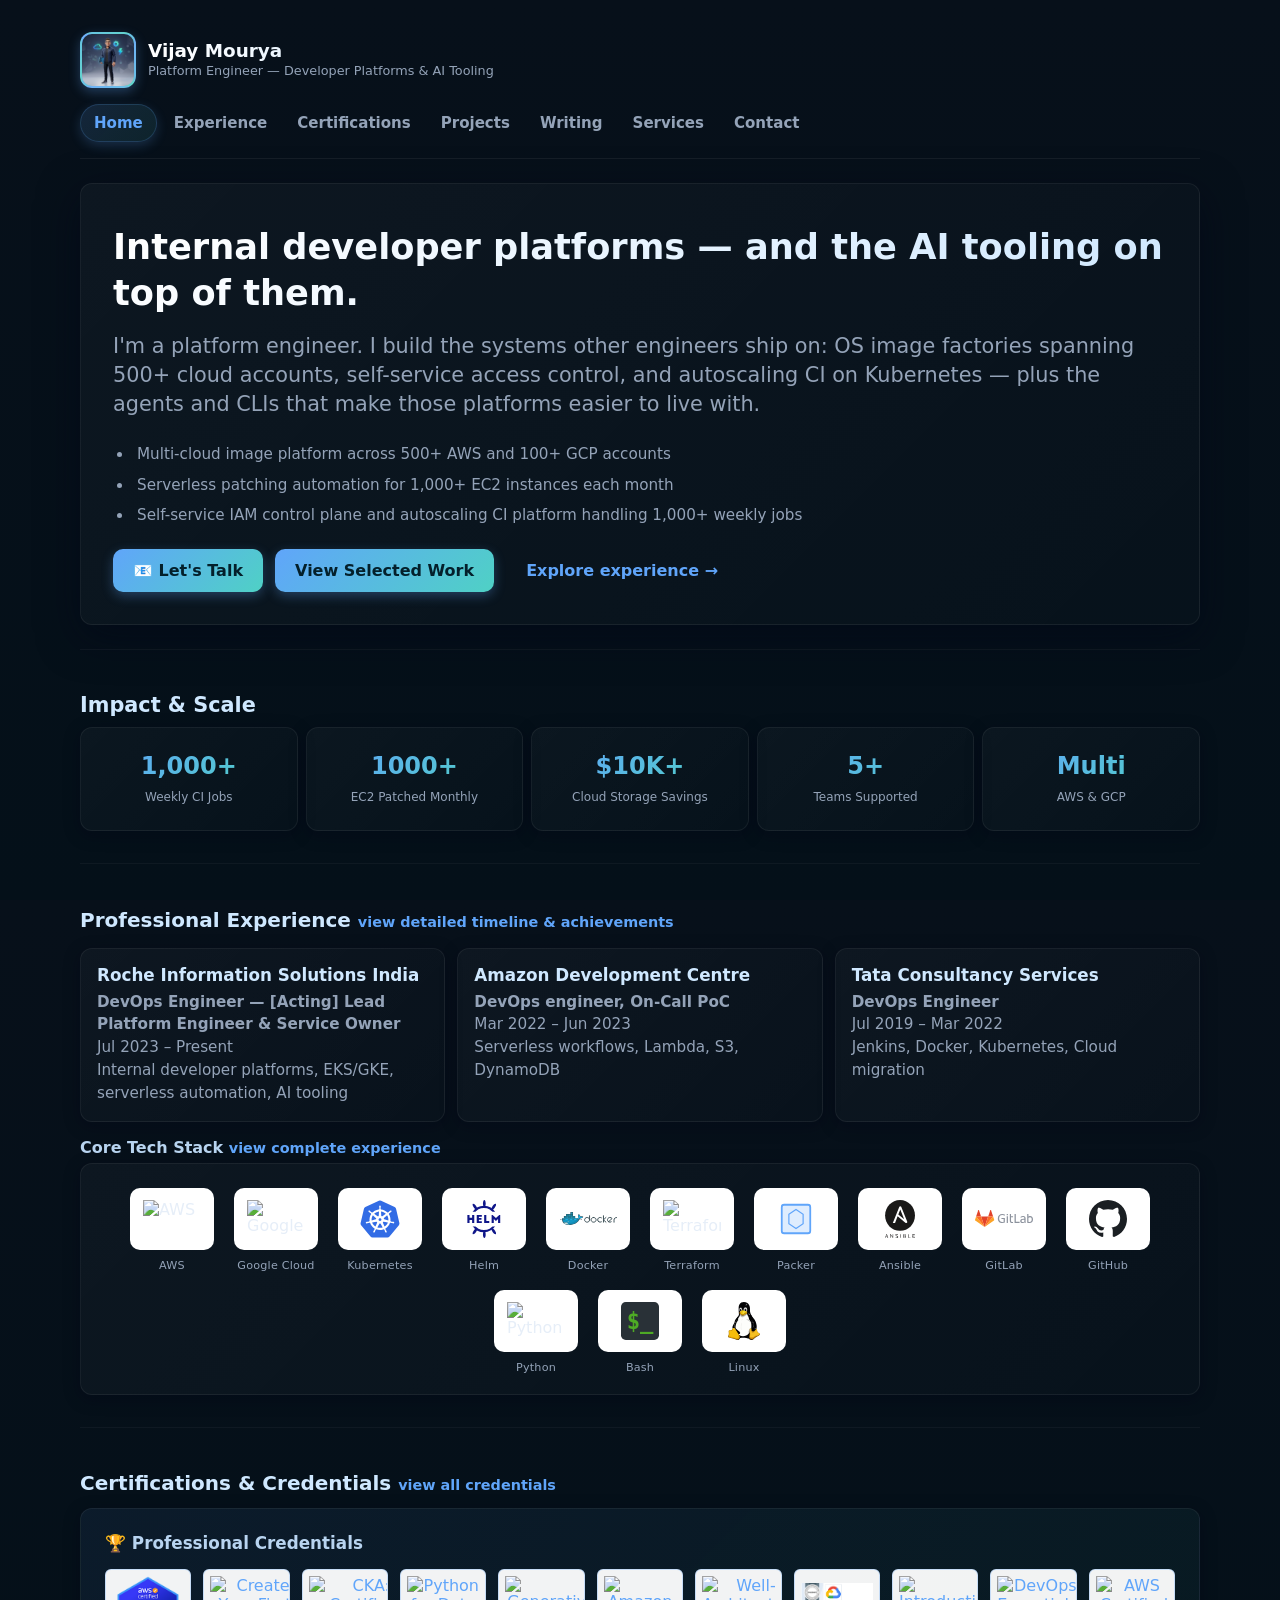
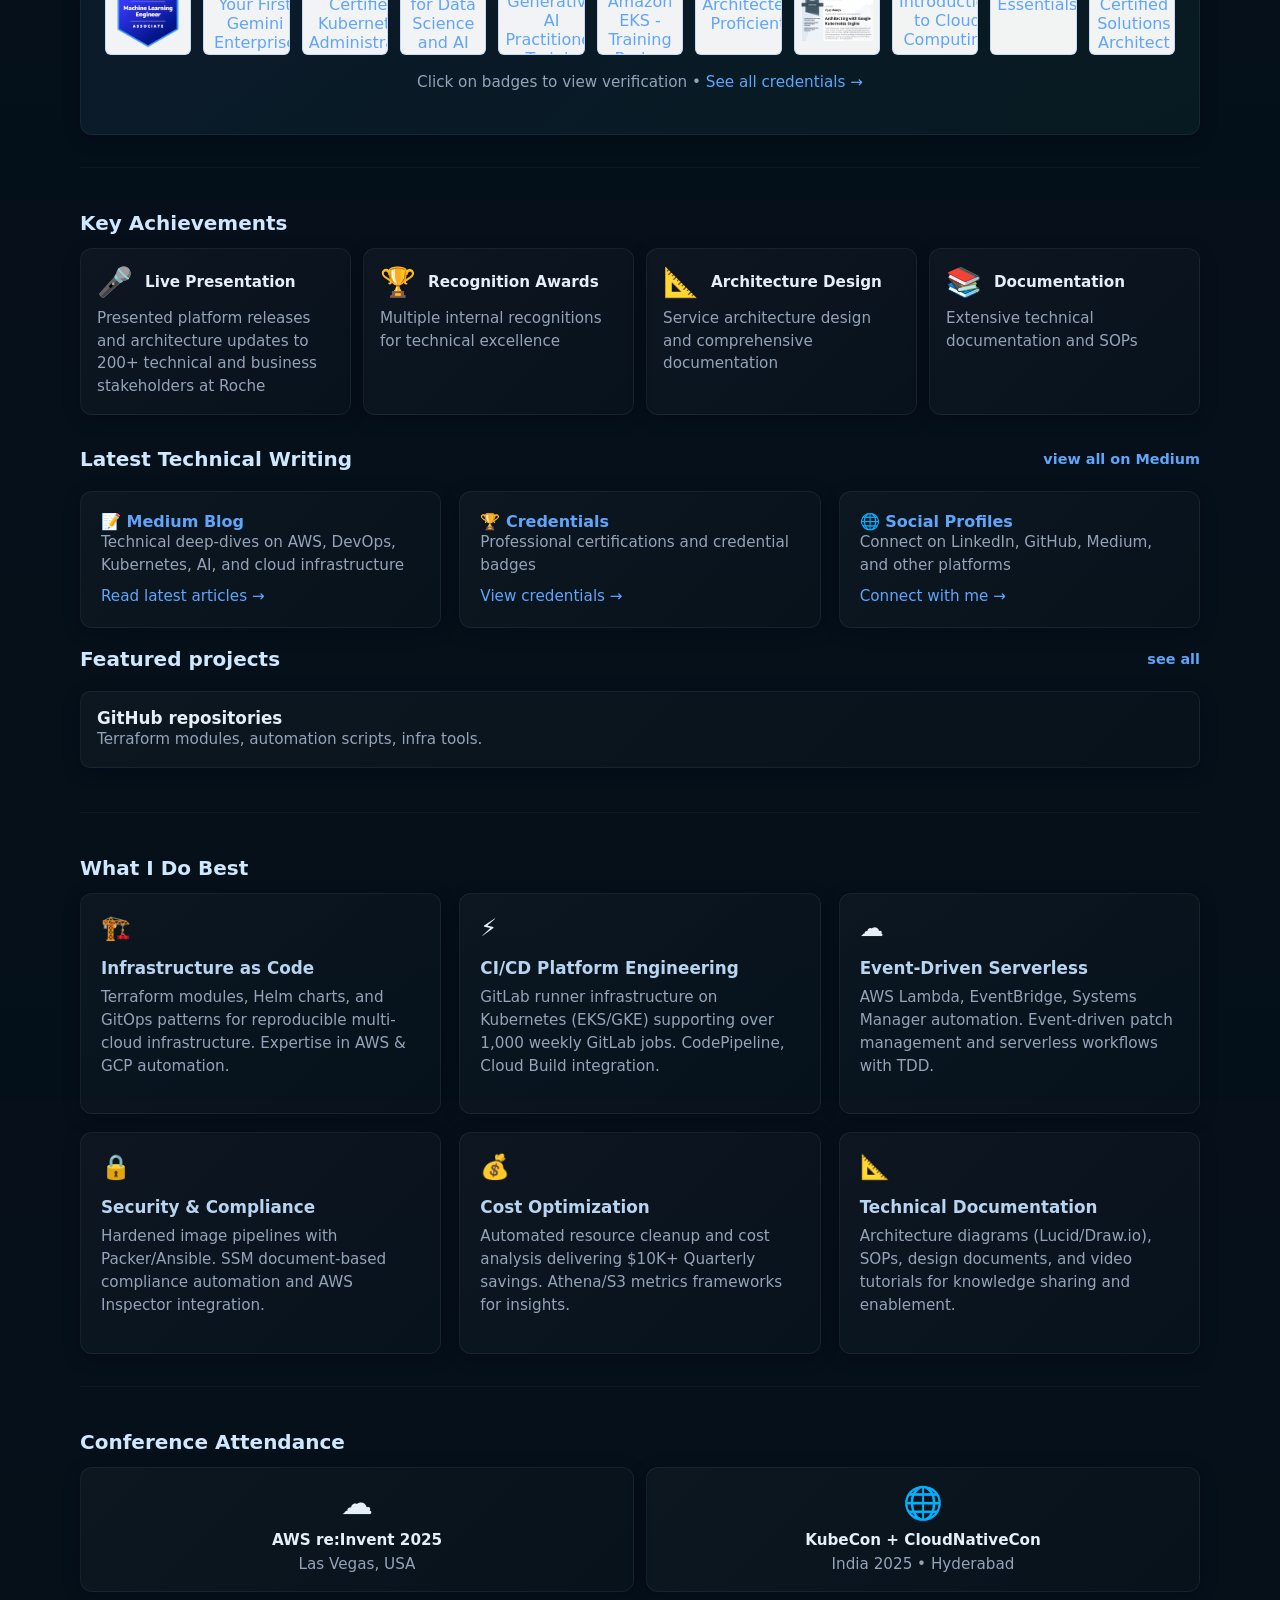
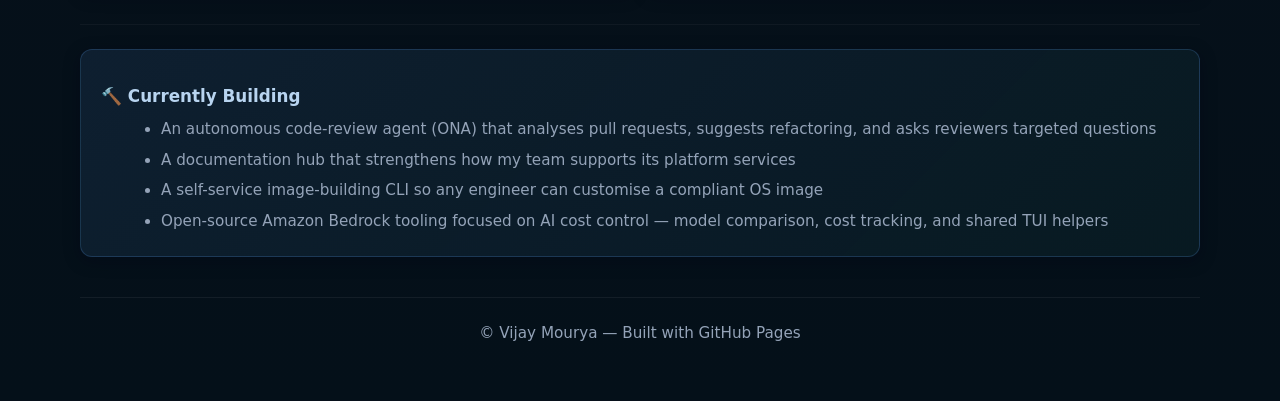
==== commit bf95cb2e: "Update fmt.Println message from 'Hello' to 'Goodbye'" ====
--- a/index.html
+++ b/index.html
@@ -1,16 +1,13 @@
-<!doctype html>
+<!DOCTYPE html>
 <html lang="en">
 <head>
-    <meta charset="utf-8"/>
-    <meta name="viewport" content="width=device-width,initial-scale=1"/>
-    <title>Vijay Mourya — Senior DevOps & Platform Engineer</title>
-    <meta name="description"
-          content="Senior DevOps & Platform Engineer building multi-cloud reliability, Kubernetes platforms, infrastructure automation, and cloud cost optimisation.">
-    <meta name="keywords"
-          content="DevOps, AWS, Kubernetes, Terraform, Cloud Engineer, GCP, Infrastructure, SRE, GitLab CI/CD">
+    <meta charset="utf-8">
+    <meta name="viewport" content="width=device-width,initial-scale=1">
+    <title>Vijay Mourya — Platform Engineer | Developer Platforms and AI Tooling</title>
+    <meta name="description" content="Platform engineer building internal developer platforms — OS image factories, self-service access control, and autoscaling CI on Kubernetes — plus the AI tooling that runs on top of them.">
+    <meta name="keywords" content="Platform Engineering, Internal Developer Platform, Developer Experience, DevOps, AWS, Kubernetes, Terraform, GCP, CI/CD, AI Tooling, Amazon Bedrock">
     <meta name="author" content="Vijay Mourya">
 
-    <!-- SEO & Crawling -->
     <link rel="canonical" href="https://vijayrmourya.github.io">
     <meta name="robots" content="index, follow">
     <meta name="googlebot" content="index, follow">
@@ -18,62 +15,61 @@
     <meta name="geo.region" content="IN-MH">
     <meta name="geo.placename" content="Pune">
 
-    <!-- Open Graph / Social Media -->
     <meta property="og:type" content="website">
-    <meta property="og:title" content="Vijay Mourya — Senior DevOps & Platform Engineer">
-    <meta property="og:description"
-          content="Multi-cloud reliability, Kubernetes platforms, infrastructure automation, and cloud cost optimisation.">
+    <meta property="og:title" content="Vijay Mourya — Platform Engineer | Developer Platforms and AI Tooling">
+    <meta property="og:description" content="I build the platforms other engineers ship on — and the AI tooling that runs on top of them.">
     <meta property="og:url" content="https://vijayrmourya.github.io">
-    <meta property="og:image" content="https://vijayrmourya.github.io/assets/social/vijay-mourya-og.png">
-    <meta property="og:image:width" content="1730">
-    <meta property="og:image:height" content="909">
-
-    <!-- Twitter Card -->
-    <meta name="twitter:card" content="summary_large_image">
-    <meta name="twitter:title" content="Vijay Mourya — Senior DevOps & Platform Engineer">
-    <meta name="twitter:description" content="Multi-cloud reliability, Kubernetes platforms, and cloud automation.">
-
-    <!-- Favicon -->
+    <meta property="og:image" content="https://vijayrmourya.github.io/assets/social/vijay-mourya-og.png">
+    <meta property="og:image:width" content="1730">
+    <meta property="og:image:height" content="909">
+
+    <meta name="twitter:card" content="summary_large_image">
+    <meta name="twitter:title" content="Vijay Mourya — Platform Engineer | Developer Platforms and AI Tooling">
+    <meta name="twitter:description" content="I build the platforms other engineers ship on — and the AI tooling that runs on top of them.">
+
     <link rel="icon" type="image/svg+xml" href="assets/favicon.svg">
 
-    <!-- Structured data -->
     <script type="application/ld+json">
-        {
-            "@context": "https://schema.org",
-            "@type": "Person",
-            "name": "Vijay Mourya",
-            "jobTitle": "Senior DevOps & Infrastructure Reliability Engineer",
-            "url": "https://vijayrmourya.github.io",
-            "sameAs": [
-                "https://www.linkedin.com/in/vijay-mourya-3b409b146",
-                "https://github.com/vijayrmourya"
-            ],
-            "knowsAbout": [
+{
+        "@context": "https://schema.org",
+        "@type": "Person",
+        "name": "Vijay Mourya",
+        "jobTitle": "Senior Platform Engineer",
+        "description": "Platform engineer building internal developer platforms and the AI tooling that runs on top of them.",
+        "url": "https://vijayrmourya.github.io",
+        "sameAs": [
+                "https://www.linkedin.com/in/vijay-mourya/",
+                "https://github.com/vijayrmourya",
+                "https://medium.com/@vjmourya"
+        ],
+        "knowsAbout": [
+                "Platform Engineering",
+                "Internal Developer Platforms",
+                "Developer Experience",
                 "AWS",
                 "Kubernetes",
                 "Terraform",
-                "DevOps",
                 "GCP",
-                "Serverless",
-                "GitLab CI/CD",
-                "Infrastructure as Code"
-            ],
-            "alumniOf": {
+                "CI/CD",
+                "Infrastructure as Code",
+                "Amazon Bedrock"
+        ],
+        "alumniOf": {
                 "@type": "EducationalOrganization",
-                "name": "Computer Science & Engineering"
-            },
-            "worksFor": {
+                "name": "G.H. Raisoni College of Engineering, Nagpur"
+        },
+        "worksFor": {
                 "@type": "Organization",
                 "name": "Roche"
-            },
-            "email": "vijayrmourya@gmail.com",
-            "address": {
+        },
+        "email": "vijayrmourya@gmail.com",
+        "address": {
                 "@type": "PostalAddress",
                 "addressLocality": "Pune",
                 "addressRegion": "Maharashtra",
                 "addressCountry": "IN"
-            }
         }
+}
     </script>
 
     <link rel="stylesheet" href="styles.css">
@@ -86,28 +82,28 @@
                  style="width:56px;height:56px;border-radius:12px;">
             <div>
                 <div class="title">Vijay Mourya</div>
-                <div class="small">Senior DevOps & Infrastructure Reliability Engineer</div>
+                <div class="small">Platform Engineer — Developer Platforms &amp; AI Tooling</div>
             </div>
         </div>
 
         <nav class="nav" aria-label="Main navigation">
             <a href="index.html" class="active">Home</a>
+            <a href="experience.html">Experience</a>
+            <a href="certifications.html">Certifications</a>
+            <a href="projects.html">Projects</a>
+            <a href="study.html">Writing</a>
             <a href="services.html">Services</a>
-            <a href="experience.html">Experience</a>
-            <a href="projects.html">Projects</a>
-            <a href="certifications.html">Certifications</a>
-            <a href="study.html">Writing</a>
             <a href="contact.html">Contact</a>
         </nav>
 
         <div class="mobile-menu">
             <select id="mobile-nav">
                 <option selected value="index.html">Home</option>
+                <option value="experience.html">Experience</option>
+                <option value="certifications.html">Certifications</option>
+                <option value="projects.html">Projects</option>
+                <option value="study.html">Writing</option>
                 <option value="services.html">Services</option>
-                <option value="experience.html">Experience</option>
-                <option value="projects.html">Projects</option>
-                <option value="certifications.html">Certifications</option>
-                <option value="study.html">Writing</option>
                 <option value="contact.html">Contact</option>
             </select>
         </div>
@@ -117,31 +113,28 @@
 
         <section class="hero-card">
             <div>
-                <h1>Senior DevOps & Platform Engineer</h1>
-                <p class="subtitle">I build reliable multi-cloud platforms, Kubernetes delivery systems, and automation that improves engineering speed, resilience, and cloud efficiency.</p>
-                <ul class="hero-proof small">
-                    <li>Multi-cloud image platform across 500+ AWS and 200+ GCP/Azure accounts</li>
-                    <li>Serverless patching automation for 1,000+ EC2 instances each month</li>
-                    <li>$10K+ in quarterly savings through platform and pipeline optimisation</li>
-                </ul>
+                <h1>Internal developer platforms — and the AI tooling on top of them.</h1>
+                <p class="subtitle">I'm a platform engineer. I build the systems other engineers ship on: OS image factories spanning 500+ cloud accounts, self-service access control, and autoscaling CI on Kubernetes — plus the agents and CLIs that make those platforms easier to live with.</p>
+                <ul class="hero-proof small">
+                    <li>Multi-cloud image platform across 500+ AWS and 100+ GCP accounts</li>
+                    <li>Serverless patching automation for 1,000+ EC2 instances each month</li>
+                    <li>Self-service IAM control plane and autoscaling CI platform handling 1,000+ weekly jobs</li>
+                </ul>
 
                 <div class="row cta-group">
                     <a class="cta cta-primary" href="contact.html">📧 Let's Talk</a>
-                    <a class="cta cta-secondary" href="projects.html">View Selected Work</a>
-                    <a class="cta-link" href="experience.html">Explore experience →</a>
-                </div>
-            </div>
-        </section>
-
-        <!-- ============================================ -->
-        <!-- 1. IMPACT METRICS SECTION -->
-        <!-- ============================================ -->
+                    <a class="cta cta-secondary" href="projects.html">View Selected Work</a>
+                    <a class="cta-link" href="experience.html">Explore experience →</a>
+                </div>
+            </div>
+        </section>
+
         <section id="impact" class="section" style="margin-top:24px;">
-            <h2 style="font-size:1.3rem; margin-bottom:10px;">Impact & Scale</h2>
+            <h2 style="font-size:1.3rem; margin-bottom:10px;">Impact &amp; Scale</h2>
             <div class="grid" style="grid-template-columns: repeat(auto-fit, minmax(85px, 1fr)); gap:8px;">
                 <div class="card metric-card" style="padding:10px 8px;">
                     <div class="metric-value" style="font-size:1.5rem;">1,000+</div>
-                    <div class="small" style="font-size:0.75rem;">Weekly GitLab Jobs</div>
+                    <div class="small" style="font-size:0.75rem;">Weekly CI Jobs</div>
                 </div>
                 <div class="card metric-card" style="padding:10px 8px;">
                     <div class="metric-value" style="font-size:1.5rem;">1000+</div>
@@ -149,7 +142,7 @@
                 </div>
                 <div class="card metric-card" style="padding:10px 8px;">
                     <div class="metric-value" style="font-size:1.5rem;">$10K+</div>
-                    <div class="small" style="font-size:0.75rem;">Quarterly Savings</div>
+                    <div class="small" style="font-size:0.75rem;">Cloud Storage Savings</div>
                 </div>
                 <div class="card metric-card" style="padding:10px 8px;">
                     <div class="metric-value" style="font-size:1.5rem;">5+</div>
@@ -157,154 +150,124 @@
                 </div>
                 <div class="card metric-card" style="padding:10px 8px;">
                     <div class="metric-value" style="font-size:1.5rem;">Multi</div>
-                    <div class="small" style="font-size:0.75rem;">AWS & GCP</div>
-                </div>
-            </div>
-        </section>
-
-        <!-- ============================================ -->
-        <!-- 2. WORK EXPERIENCE SUMMARY -->
-        <!-- ============================================ -->
+                    <div class="small" style="font-size:0.75rem;">AWS &amp; GCP</div>
+                </div>
+            </div>
+        </section>
+
         <section class="section" style="margin-top:32px">
-            <h2>Professional Experience <small class="label"><a href="experience.html">view detailed timeline &
-                achievements</a></small></h2>
-
-            <!-- Condensed Companies Summary -->
+            <h2>Professional Experience <small class="label"><a href="experience.html">view detailed timeline &amp; achievements</a></small></h2>
+
             <div class="grid"
                  style="gap:12px; margin-top:16px; grid-template-columns: repeat(auto-fit, minmax(280px, 1fr));">
-                <div class="card company-card" style="padding:16px">
-                    <div class="kv">Roche Information Solutions India</div>
-                    <div class="small" style="margin-top:6px">
-                        <strong>DevOps Engineer (Infra Reliability Team) & Service Owner SME</strong><br>
-                        Jul 2023 – Present<br>
-                        <span style="color:var(--muted);">Multi-cloud, EKS/GKE, Serverless automation, Autimation with AI</span>
-                    </div>
-                </div>
-
-                <div class="card company-card" style="padding:16px">
-                    <div class="kv">Amazon Development Centre</div>
-                    <div class="small" style="margin-top:6px">
-                        <strong>DevOps engineer, On-Call PoC</strong><br>
-                        Apr 2022 – Jun 2023<br>
-                        <span style="color:var(--muted);">Serverless workflows, Lambda, S3, DynamoDB</span>
-                    </div>
-                </div>
-
-                <div class="card company-card" style="padding:16px">
-                    <div class="kv">Tata Consultancy Services</div>
-                    <div class="small" style="margin-top:6px">
-                        <strong>DevOps Engineer</strong><br>
-                        Jul 2019 – Mar 2022<br>
-                        <span style="color:var(--muted);">Jenkins, Docker, Kubernetes, Cloud migration</span>
-                    </div>
-                </div>
-            </div>
-
-            <!-- 2.1 Skills / Core Tech Stack -->
+                <a href="experience.html#roche-information-solutions-india" style="text-decoration:none;">
+                    <div class="card company-card" style="padding:16px; cursor:pointer; transition: all 0.2s ease; height:100%;"
+                         onmouseover="this.style.transform='translateY(-4px)'; this.style.boxShadow='0 8px 24px rgba(96,165,250,0.2)';"
+                         onmouseout="this.style.transform='translateY(0)'; this.style.boxShadow=''">
+                        <div class="kv">Roche Information Solutions India</div>
+                        <div class="small" style="margin-top:6px">
+                            <strong>DevOps Engineer — [Acting] Lead Platform Engineer &amp; Service Owner</strong><br>
+                            Jul 2023 – Present<br>
+                            <span style="color:var(--muted);">Internal developer platforms, EKS/GKE, serverless automation, AI tooling</span>
+                        </div>
+                    </div>
+                </a>
+                <a href="experience.html#amazon-development-centre-india" style="text-decoration:none;">
+                    <div class="card company-card" style="padding:16px; cursor:pointer; transition: all 0.2s ease; height:100%;"
+                         onmouseover="this.style.transform='translateY(-4px)'; this.style.boxShadow='0 8px 24px rgba(96,165,250,0.2)';"
+                         onmouseout="this.style.transform='translateY(0)'; this.style.boxShadow=''">
+                        <div class="kv">Amazon Development Centre</div>
+                        <div class="small" style="margin-top:6px">
+                            <strong>DevOps engineer, On-Call PoC</strong><br>
+                            Mar 2022 – Jun 2023<br>
+                            <span style="color:var(--muted);">Serverless workflows, Lambda, S3, DynamoDB</span>
+                        </div>
+                    </div>
+                </a>
+                <a href="experience.html#tata-consultancy-services" style="text-decoration:none;">
+                    <div class="card company-card" style="padding:16px; cursor:pointer; transition: all 0.2s ease; height:100%;"
+                         onmouseover="this.style.transform='translateY(-4px)'; this.style.boxShadow='0 8px 24px rgba(96,165,250,0.2)';"
+                         onmouseout="this.style.transform='translateY(0)'; this.style.boxShadow=''">
+                        <div class="kv">Tata Consultancy Services</div>
+                        <div class="small" style="margin-top:6px">
+                            <strong>DevOps Engineer</strong><br>
+                            Jul 2019 – Mar 2022<br>
+                            <span style="color:var(--muted);">Jenkins, Docker, Kubernetes, Cloud migration</span>
+                        </div>
+                    </div>
+                </a>
+            </div>
+
             <div class="skills-block" style="margin-top:16px">
                 <h3 style="margin-bottom:6px; font-size:1rem;">Core Tech Stack <small class="label"><a
                         href="experience.html">view complete experience</a></small></h3>
 
-                <!-- Condensed Logos -->
-                <div class="card" style="padding:12px">
-                    <div class="skill-logos"
-                         style="display:flex; flex-wrap:wrap; gap:10px; align-items:center; justify-content:center;">
-
-                        <div class="skill-logo" style="text-align:center; width:60px;">
-                            <img src="assets/logos/aws.svg" alt="AWS logo" loading="lazy"
-                                 style="width:36px;height:36px;display:block;margin:0 auto 4px">
-                            <div class="small" style="font-size:0.7rem;">AWS</div>
-                        </div>
-
-                        <div class="skill-logo" style="text-align:center; width:60px;">
-                            <img src="assets/logos/kubernetes.svg" alt="Kubernetes logo" loading="lazy"
-                                 style="width:36px;height:36px;display:block;margin:0 auto 4px">
-                            <div class="small" style="font-size:0.7rem;">Kubernetes</div>
-                        </div>
-
-                        <div class="skill-logo" style="text-align:center; width:60px;">
-                            <img src="assets/logos/terraform.svg" alt="Terraform logo" loading="lazy"
-                                 style="width:36px;height:36px;display:block;margin:0 auto 4px">
-                            <div class="small" style="font-size:0.7rem;">Terraform</div>
-                        </div>
-
-                        <div class="skill-logo" style="text-align:center; width:60px;">
-                            <img src="assets/logos/gitlab.svg" alt="GitLab logo" loading="lazy"
-                                 style="width:36px;height:36px;display:block;margin:0 auto 4px">
-                            <div class="small" style="font-size:0.7rem;">GitLab CI</div>
-                        </div>
-
-                        <div class="skill-logo" style="text-align:center; width:60px;">
-                            <img src="assets/logos/docker.svg" alt="Docker logo" loading="lazy"
-                                 style="width:36px;height:36px;display:block;margin:0 auto 4px">
-                            <div class="small" style="font-size:0.7rem;">Docker</div>
-                        </div>
-
-                        <div class="skill-logo" style="text-align:center; width:60px;">
-                            <img src="assets/logos/python.svg" alt="Python logo" loading="lazy"
-                                 style="width:36px;height:36px;display:block;margin:0 auto 4px">
-                            <div class="small" style="font-size:0.7rem;">Python</div>
-                        </div>
-
-                        <div class="skill-logo" style="text-align:center; width:60px;">
-                            <img src="assets/logos/helm.svg" alt="Helm logo" loading="lazy"
-                                 style="width:36px;height:36px;display:block;margin:0 auto 4px">
-                            <div class="small" style="font-size:0.7rem;">Helm</div>
-                        </div>
-
-                        <div class="skill-logo" style="text-align:center; width:60px;">
-                            <img src="assets/logos/ansible.svg" alt="Ansible logo" loading="lazy"
-                                 style="width:36px;height:36px;display:block;margin:0 auto 4px">
-                            <div class="small" style="font-size:0.7rem;">Ansible</div>
-                        </div>
-
-                        <div class="skill-logo" style="text-align:center; width:60px;">
-                            <img src="assets/logos/gcp.svg" alt="GCP logo" loading="lazy"
-                                 style="width:36px;height:36px;display:block;margin:0 auto 4px">
-                            <div class="small" style="font-size:0.7rem;">GCP</div>
-                        </div>
-
-                        <div class="skill-logo" style="text-align:center; width:60px;">
-                            <img src="assets/logos/linux.svg" alt="Linux logo" loading="lazy"
-                                 style="width:36px;height:36px;display:block;margin:0 auto 4px">
-                            <div class="small" style="font-size:0.7rem;">Linux</div>
-                        </div>
-
-                        <div class="skill-logo" style="text-align:center; width:60px;">
-                            <span style="font-size:36px;display:block;margin:0 auto 4px">📐</span>
-                            <div class="small" style="font-size:0.7rem;">Lucid</div>
-                        </div>
-
-                        <div class="skill-logo" style="text-align:center; width:70px;">
-                            <span style="font-size:36px;display:block;margin:0 auto 4px">📚</span>
-                            <div class="small" style="font-size:0.7rem;">Tech Docs</div>
-                        </div>
-
-                        <div class="skill-logo" style="text-align:center; width:70px;">
-                            <span style="font-size:36px;display:block;margin:0 auto 4px">🎤</span>
-                            <div class="small" style="font-size:0.7rem;">Presentations</div>
-                        </div>
-
-                    </div>
-                </div>
-            </div>
-        </section>
-
-        <!-- ============================================ -->
-        <!-- 3. CERTIFICATIONS & CREDENTIALS HIGHLIGHTS -->
-        <!-- ============================================ -->
+                <div class="card logo-wall">
+                    <div class="logo-item">
+                        <img src="assets/logos/aws.svg" alt="AWS" loading="lazy">
+                        <span>AWS</span>
+                    </div>
+                    <div class="logo-item">
+                        <img src="assets/logos/gcp.svg" alt="Google Cloud" loading="lazy">
+                        <span>Google Cloud</span>
+                    </div>
+                    <div class="logo-item">
+                        <img src="assets/logos/kubernetes.svg" alt="Kubernetes" loading="lazy">
+                        <span>Kubernetes</span>
+                    </div>
+                    <div class="logo-item">
+                        <img src="assets/logos/helm.svg" alt="Helm" loading="lazy">
+                        <span>Helm</span>
+                    </div>
+                    <div class="logo-item">
+                        <img src="assets/logos/docker.svg" alt="Docker" loading="lazy">
+                        <span>Docker</span>
+                    </div>
+                    <div class="logo-item">
+                        <img src="assets/logos/terraform.svg" alt="Terraform" loading="lazy">
+                        <span>Terraform</span>
+                    </div>
+                    <div class="logo-item">
+                        <img src="assets/logos/packer.svg" alt="Packer" loading="lazy">
+                        <span>Packer</span>
+                    </div>
+                    <div class="logo-item">
+                        <img src="assets/logos/ansible.svg" alt="Ansible" loading="lazy">
+                        <span>Ansible</span>
+                    </div>
+                    <div class="logo-item">
+                        <img src="assets/logos/gitlab.svg" alt="GitLab" loading="lazy">
+                        <span>GitLab</span>
+                    </div>
+                    <div class="logo-item">
+                        <img src="assets/logos/github.svg" alt="GitHub" loading="lazy">
+                        <span>GitHub</span>
+                    </div>
+                    <div class="logo-item">
+                        <img src="assets/logos/python.svg" alt="Python" loading="lazy">
+                        <span>Python</span>
+                    </div>
+                    <div class="logo-item">
+                        <img src="assets/logos/bash.svg" alt="Bash" loading="lazy">
+                        <span>Bash</span>
+                    </div>
+                    <div class="logo-item">
+                        <img src="assets/logos/linux.svg" alt="Linux" loading="lazy">
+                        <span>Linux</span>
+                    </div>
+                </div>
+            </div>
+        </section>
+
         <section class="section" style="margin-top:32px">
-            <h2>Certifications & Credentials <small class="label"><a href="certifications.html">view all <span
-                    id="badge-total-count">7</span> credentials</a></small></h2>
+            <h2>Certifications &amp; Credentials <small class="label"><a href="certifications.html">view all credentials</a></small></h2>
 
             <div class="card"
                  style="padding:24px; background: linear-gradient(135deg, rgba(96,165,250,0.08), rgba(79,209,197,0.05));">
                 <h3 style="margin:0 0 16px 0;">🏆 Professional Credentials</h3>
 
-                <!-- Badge Images Grid -->
                 <div id="badge-certifications-summary-home"
                      style="display:grid; grid-template-columns: repeat(auto-fit, minmax(80px, 1fr)); gap:12px; margin-top:12px;">
-                    <!-- Badges will be loaded dynamically from badge_certifications.json -->
                     <div style="text-align:center;">
                         <div style="width:100%; aspect-ratio:1; background:rgba(255,255,255,0.05); border-radius:6px; display:flex; align-items:center; justify-content:center;">
                             <span style="font-size:0.8rem; color:var(--muted);">Loading...</span>
@@ -313,39 +276,22 @@
                 </div>
 
                 <p class="small" style="margin-top:16px; text-align:center; color:var(--muted);">
-                    Click on badges to view verification • <a href="certifications.html" style="color:#60a5fa;">See all
-                    credentials →</a>
+                    Click on badges to view verification • <a href="certifications.html" style="color:#60a5fa;">See all credentials →</a>
                 </p>
-
-                <!-- Course Certificates Summary Disabled
-                <div id="certificates-summary-home"
-                     style="margin-top:20px; padding-top:20px; border-top:1px solid rgba(96,165,250,0.2);">
-                    <strong class="small">Course Completion Certificates</strong>
-                    <div class="grid"
-                         style="margin-top:12px; grid-template-columns: repeat(auto-fit, minmax(120px, 1fr)); gap:12px;">
-                        
-                    </div>
-                </div>
-                -->
-            </div>
-        </section>
-
-        <!-- ============================================ -->
-        <!-- 4. KEY ACHIEVEMENTS -->
-        <!-- ============================================ -->
+            </div>
+        </section>
+
         <section class="section">
             <h2>Key Achievements</h2>
 
             <div class="grid" style="gap:12px; grid-template-columns: repeat(auto-fit, minmax(240px, 1fr));">
-
                 <div class="card" style="padding:16px;">
                     <div style="display:flex; align-items:center; gap:12px; margin-bottom:8px;">
                         <span style="font-size:1.8rem;">🎤</span>
                         <strong style="font-size:0.95rem;">Live Presentation</strong>
                     </div>
-                    <p class="small" style="margin:0;">Presented service release to 500+ team members at Roche</p>
-                </div>
-
+                    <p class="small" style="margin:0;">Presented platform releases and architecture updates to 200+ technical and business stakeholders at Roche</p>
+                </div>
                 <div class="card" style="padding:16px;">
                     <div style="display:flex; align-items:center; gap:12px; margin-bottom:8px;">
                         <span style="font-size:1.8rem;">🏆</span>
@@ -353,7 +299,6 @@
                     </div>
                     <p class="small" style="margin:0;">Multiple internal recognitions for technical excellence</p>
                 </div>
-
                 <div class="card" style="padding:16px;">
                     <div style="display:flex; align-items:center; gap:12px; margin-bottom:8px;">
                         <span style="font-size:1.8rem;">📐</span>
@@ -361,7 +306,6 @@
                     </div>
                     <p class="small" style="margin:0;">Service architecture design and comprehensive documentation</p>
                 </div>
-
                 <div class="card" style="padding:16px;">
                     <div style="display:flex; align-items:center; gap:12px; margin-bottom:8px;">
                         <span style="font-size:1.8rem;">📚</span>
@@ -369,27 +313,21 @@
                     </div>
                     <p class="small" style="margin:0;">Extensive technical documentation and SOPs</p>
                 </div>
-
-            </div>
-        </section>
-
-        <!-- ============================================ -->
-        <!-- 5. LATEST TECHNICAL WRITING -->
-        <!-- ============================================ -->
+            </div>
+        </section>
+
         <section style="margin-top:32px">
-            <h2 class="section-title">Latest Technical Writing <small class="label"><a href="study.html">view all on
-                Medium</a></small></h2>
+            <h2 class="section-title">Latest Technical Writing <small class="label"><a href="study.html">view all on Medium</a></small></h2>
             <div class="grid">
                 <a href="https://medium.com/@vjmourya" target="_blank" rel="noopener" class="card">
                     <strong>📝 Medium Blog</strong>
-                    <div class="small">Technical deep-dives on AWS, DevOps, Kubernetes, AI, and cloud infrastructure
-                    </div>
+                    <div class="small">Technical deep-dives on AWS, DevOps, Kubernetes, AI, and cloud infrastructure</div>
                     <div class="small" style="margin-top:8px; color:#60a5fa;">Read latest articles →</div>
                 </a>
                 <a href="certifications.html" class="card">
-                    <strong>📜 Learning Journey</strong>
-                    <div class="small">50+ course completion certificates and continuous learning path</div>
-                    <div class="small" style="margin-top:8px; color:#60a5fa;">View certificates →</div>
+                    <strong>🏆 Credentials</strong>
+                    <div class="small">Professional certifications and credential badges</div>
+                    <div class="small" style="margin-top:8px; color:#60a5fa;">View credentials →</div>
                 </a>
                 <a href="study.html" class="card">
                     <strong>🌐 Social Profiles</strong>
@@ -399,31 +337,23 @@
             </div>
         </section>
 
-        <!-- ============================================ -->
-        <!-- 6. FEATURED PROJECTS -->
-        <!-- ============================================ -->
         <section style="margin-top:18px">
-            <h2 class="section-title">Featured projects <small class="label"><a href="projects.html">see all</a></small>
-            </h2>
+            <h2 class="section-title">Featured projects <small class="label"><a href="projects.html">see all</a></small></h2>
             <div class="grid projects-list">
-                <a href="projects.html" class="card">
+                <a href="projects.html" class="card">
                     <strong>GitHub repositories</strong>
                     <div class="small">Terraform modules, automation scripts, infra tools.</div>
                 </a>
             </div>
         </section>
 
-        <!-- ============================================ -->
-        <!-- 7. WHAT I DO BEST SECTION -->
-        <!-- ============================================ -->
         <section class="section">
             <h2>What I Do Best</h2>
             <div class="grid">
                 <div class="card">
                     <span style="font-size:1.5rem">🏗️</span>
                     <h3>Infrastructure as Code</h3>
-                    <p class="small">Terraform modules, Helm charts, and GitOps patterns for reproducible multi-cloud
-                        infrastructure. Expertise in AWS & GCP automation.</p>
+                    <p class="small">Terraform modules, Helm charts, and GitOps patterns for reproducible multi-cloud infrastructure. Expertise in AWS &amp; GCP automation.</p>
                 </div>
                 <div class="card">
                     <span style="font-size:1.5rem">⚡</span>
@@ -433,69 +363,53 @@
                 <div class="card">
                     <span style="font-size:1.5rem">☁️</span>
                     <h3>Event-Driven Serverless</h3>
-                    <p class="small">AWS Lambda, EventBridge, Systems Manager automation. Event-driven patch management
-                        and serverless workflows with TDD.</p>
+                    <p class="small">AWS Lambda, EventBridge, Systems Manager automation. Event-driven patch management and serverless workflows with TDD.</p>
                 </div>
                 <div class="card">
                     <span style="font-size:1.5rem">🔒</span>
-                    <h3>Security & Compliance</h3>
-                    <p class="small">Hardened image pipelines with Packer/Ansible. SSM document-based compliance
-                        automation and AWS Inspector integration.</p>
+                    <h3>Security &amp; Compliance</h3>
+                    <p class="small">Hardened image pipelines with Packer/Ansible. SSM document-based compliance automation and AWS Inspector integration.</p>
                 </div>
                 <div class="card">
                     <span style="font-size:1.5rem">💰</span>
                     <h3>Cost Optimization</h3>
-                    <p class="small">Automated resource cleanup and cost analysis delivering $10K+ Quarterly savings.
-                        Athena/S3 metrics frameworks for insights.</p>
+                    <p class="small">Automated resource cleanup and cost analysis delivering $10K+ Quarterly savings. Athena/S3 metrics frameworks for insights.</p>
                 </div>
                 <div class="card">
                     <span style="font-size:1.5rem">📐</span>
                     <h3>Technical Documentation</h3>
-                    <p class="small">Architecture diagrams (Lucid/Draw.io), SOPs, design documents, and video tutorials
-                        for knowledge sharing and enablement.</p>
-                </div>
-            </div>
-        </section>
-
-        <!-- ============================================ -->
-        <!-- 8. CONFERENCE ATTENDANCE & LEARNING -->
-        <!-- ============================================ -->
+                    <p class="small">Architecture diagrams (Lucid/Draw.io), SOPs, design documents, and video tutorials for knowledge sharing and enablement.</p>
+                </div>
+            </div>
+        </section>
+
         <section class="section">
             <h2>Conference Attendance</h2>
 
             <div class="grid" style="gap:12px; grid-template-columns: repeat(auto-fit, minmax(200px, 1fr));">
-
+                <div class="card" style="padding:16px; text-align:center;">
+                    <div style="font-size:2rem; margin-bottom:8px;">☁️</div>
+                    <strong style="font-size:0.95rem;">AWS re:Invent 2025</strong>
+                    <div class="small" style="margin-top:4px; color:var(--muted);">Las Vegas, USA</div>
+                </div>
                 <div class="card" style="padding:16px; text-align:center;">
                     <div style="font-size:2rem; margin-bottom:8px;">🌐</div>
                     <strong style="font-size:0.95rem;">KubeCon + CloudNativeCon</strong>
                     <div class="small" style="margin-top:4px; color:var(--muted);">India 2025 • Hyderabad</div>
                 </div>
-
-                <div class="card" style="padding:16px; text-align:center;">
-                    <div style="font-size:2rem; margin-bottom:8px;">☁️</div>
-                    <strong style="font-size:0.95rem;">AWS re:Invent</strong>
-                    <div class="small" style="margin-top:4px; color:var(--muted);">2025 • Las Vegas, USA</div>
-                </div>
-
-            </div>
-        </section>
-
-        <!-- ============================================ -->
-        <!-- CURRENT FOCUS / LEARNING SECTION -->
-        <!-- ============================================ -->
+            </div>
+        </section>
+
         <section class="section">
             <div class="card"
                  style="background: linear-gradient(135deg, rgba(96,165,250,0.1), rgba(79,209,197,0.05)); border: 1px solid rgba(96,165,250,0.2);">
-                <h3>🎯 Currently Exploring</h3>
+                <h3>🔨 Currently Building</h3>
                 <ul class="small" style="margin:8px 0 0 20px; line-height:2;">
-                    <li>Exploring opportunities in AI and ML domain</li>
-                    <li>Learning AI and ML with Mathematics fundamentals</li>
-                    <li>Pursuing AWS and GCP certifications with real-life use case projects</li>
+                    <li>An autonomous code-review agent (ONA) that analyses pull requests, suggests refactoring, and asks reviewers targeted questions</li>
+                    <li>A documentation hub that strengthens how my team supports its platform services</li>
+                    <li>A self-service image-building CLI so any engineer can customise a compliant OS image</li>
+                    <li>Open-source Amazon Bedrock tooling focused on AI cost control — model comparison, cost tracking, and shared TUI helpers</li>
                 </ul>
-                <p class="small" style="margin-top:12px;">
-                    <strong>Availability:</strong> <span style="color: #4fd1c5;">●</span> Open to consulting
-                    opportunities and full-time roles
-                </p>
             </div>
         </section>
 
--- a/styles.css
+++ b/styles.css
@@ -9,14 +9,15 @@
 a{color:var(--accent);text-decoration:none;transition:color 0.2s ease}
 a:hover{color:var(--accent-light)}
 .container{max-width:1200px;width:100%;margin:0 auto;padding:28px}
-.header{display:flex;align-items:center;justify-content:space-between;gap:16px;margin-bottom:24px;padding-bottom:16px;border-bottom:1px solid var(--border-subtle)}
-.brand{display:flex;align-items:center;gap:12px;transition:transform 0.2s ease}
+.header{display:flex;align-items:center;justify-content:space-between;gap:16px;flex-wrap:wrap;margin-bottom:24px;padding-bottom:16px;border-bottom:1px solid var(--border-subtle)}
+.brand{display:flex;align-items:center;gap:12px;flex:0 0 auto;transition:transform 0.2s ease}
 .brand:hover{transform:translateY(-2px)}
 .logo{width:56px;height:56px;border-radius:12px;background:linear-gradient(135deg,var(--accent),#4fd1c5);object-fit:cover;border:2px solid rgba(255,255,255,0.1);box-shadow:0 4px 12px rgba(96,165,250,0.3);transition:all 0.3s ease;cursor:pointer}
 .logo:hover{box-shadow:0 6px 20px rgba(96,165,250,0.5);transform:scale(1.05);border-color:var(--accent)}
-.title{font-size:1.15rem;font-weight:700;background:linear-gradient(90deg,#fff,#cfe8ff);-webkit-background-clip:text;-webkit-text-fill-color:transparent;background-clip:text}
-.nav{display:flex;gap:8px;align-items:center}
-.nav a{padding:10px 16px;border-radius:999px;text-decoration:none;color:var(--muted);font-weight:600;transition:all 0.2s ease;position:relative}
+.title{font-size:1.15rem;font-weight:700;white-space:nowrap;background:linear-gradient(90deg,#fff,#cfe8ff);-webkit-background-clip:text;-webkit-text-fill-color:transparent;background-clip:text}
+.brand .small{white-space:nowrap;font-size:.8rem}
+.nav{display:flex;gap:4px;align-items:center;flex-wrap:wrap;justify-content:flex-end}
+.nav a{padding:9px 13px;border-radius:999px;text-decoration:none;color:var(--muted);font-weight:600;font-size:.94rem;white-space:nowrap;transition:all 0.2s ease;position:relative}
 .nav a:hover{background:rgba(255,255,255,0.05);color:var(--accent-light);transform:translateY(-1px)}
 .nav a.active{background:linear-gradient(135deg, rgba(96,165,250,0.15), rgba(79,209,197,0.1));color:var(--accent);box-shadow:0 4px 12px rgba(96,165,250,0.2);border:1px solid rgba(96,165,250,0.2)}
 .hero{display:grid;grid-template-columns:1fr;gap:24px;align-items:start;margin-bottom:32px}
@@ -28,14 +29,14 @@
 p{margin:0 0 16px;color:var(--muted);line-height:1.6}
 
 /* New styles for improved components */
-.subtitle {
+.subtitle {
     font-size: 1.3rem;
     color: #94a3b8;
     margin-bottom: 1.5rem;
     line-height: 1.4;
-}
-.hero-proof{margin:0 0 22px;padding-left:20px;display:grid;gap:8px}
-.hero-proof li{padding-left:4px}
+}
+.hero-proof{margin:0 0 22px;padding-left:20px;display:grid;gap:8px}
+.hero-proof li{padding-left:4px}
 
 .metric-value {
     font-size: 2rem;
@@ -218,3 +219,62 @@
   opacity: 0.6;
 }
 
+/* Core tech stack — full-colour logos on light tiles.
+   Tiles keep dark brand marks legible against the dark page background, and
+   normalise the mixed aspect ratios (square icons vs wide wordmarks). */
+.logo-wall {
+  display: flex;
+  flex-wrap: wrap;
+  gap: 18px 16px;
+  align-items: flex-start;
+  justify-content: center;
+  padding: 24px 20px 20px;
+}
+.logo-item {
+  display: flex;
+  flex-direction: column;
+  align-items: center;
+  gap: 9px;
+  width: 88px;
+}
+.logo-item img {
+  width: 84px;
+  height: 62px;
+  padding: 11px 12px;
+  box-sizing: border-box;
+  object-fit: contain;
+  background: #fff;
+  border: 1px solid rgba(255, 255, 255, 0.12);
+  border-radius: 10px;
+  transition: transform 0.2s ease, border-color 0.2s ease, box-shadow 0.2s ease;
+}
+.logo-item span {
+  font-size: 0.7rem;
+  letter-spacing: 0.2px;
+  color: var(--muted);
+  text-align: center;
+  transition: color 0.2s ease;
+}
+.logo-item:hover img {
+  transform: translateY(-3px);
+  border-color: var(--accent);
+  box-shadow: 0 6px 16px rgba(96, 165, 250, 0.25);
+}
+.logo-item:hover span {
+  color: #e6eef8;
+}
+
+@media (max-width: 640px) {
+  .logo-wall {
+    gap: 14px 10px;
+    padding: 20px 12px 16px;
+  }
+  .logo-item {
+    width: 72px;
+  }
+  .logo-item img {
+    width: 68px;
+    height: 52px;
+    padding: 9px;
+  }
+}
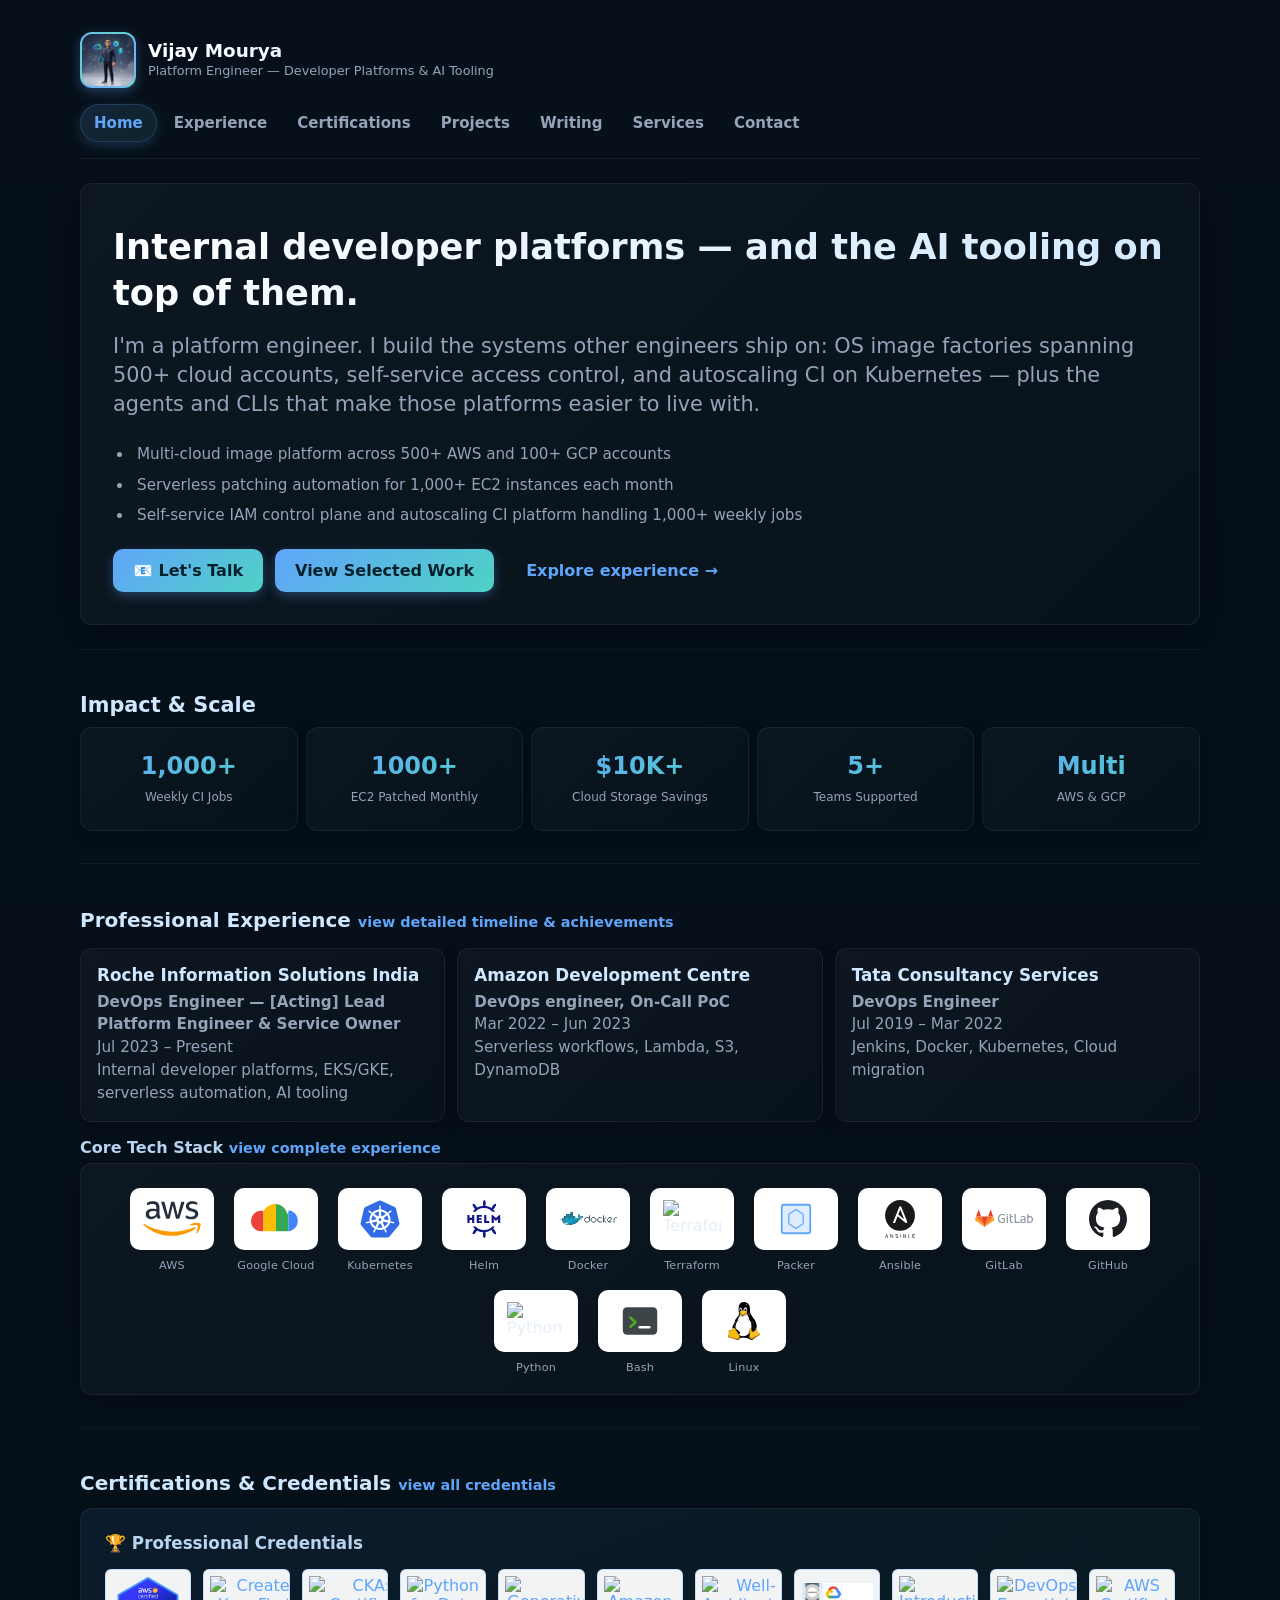
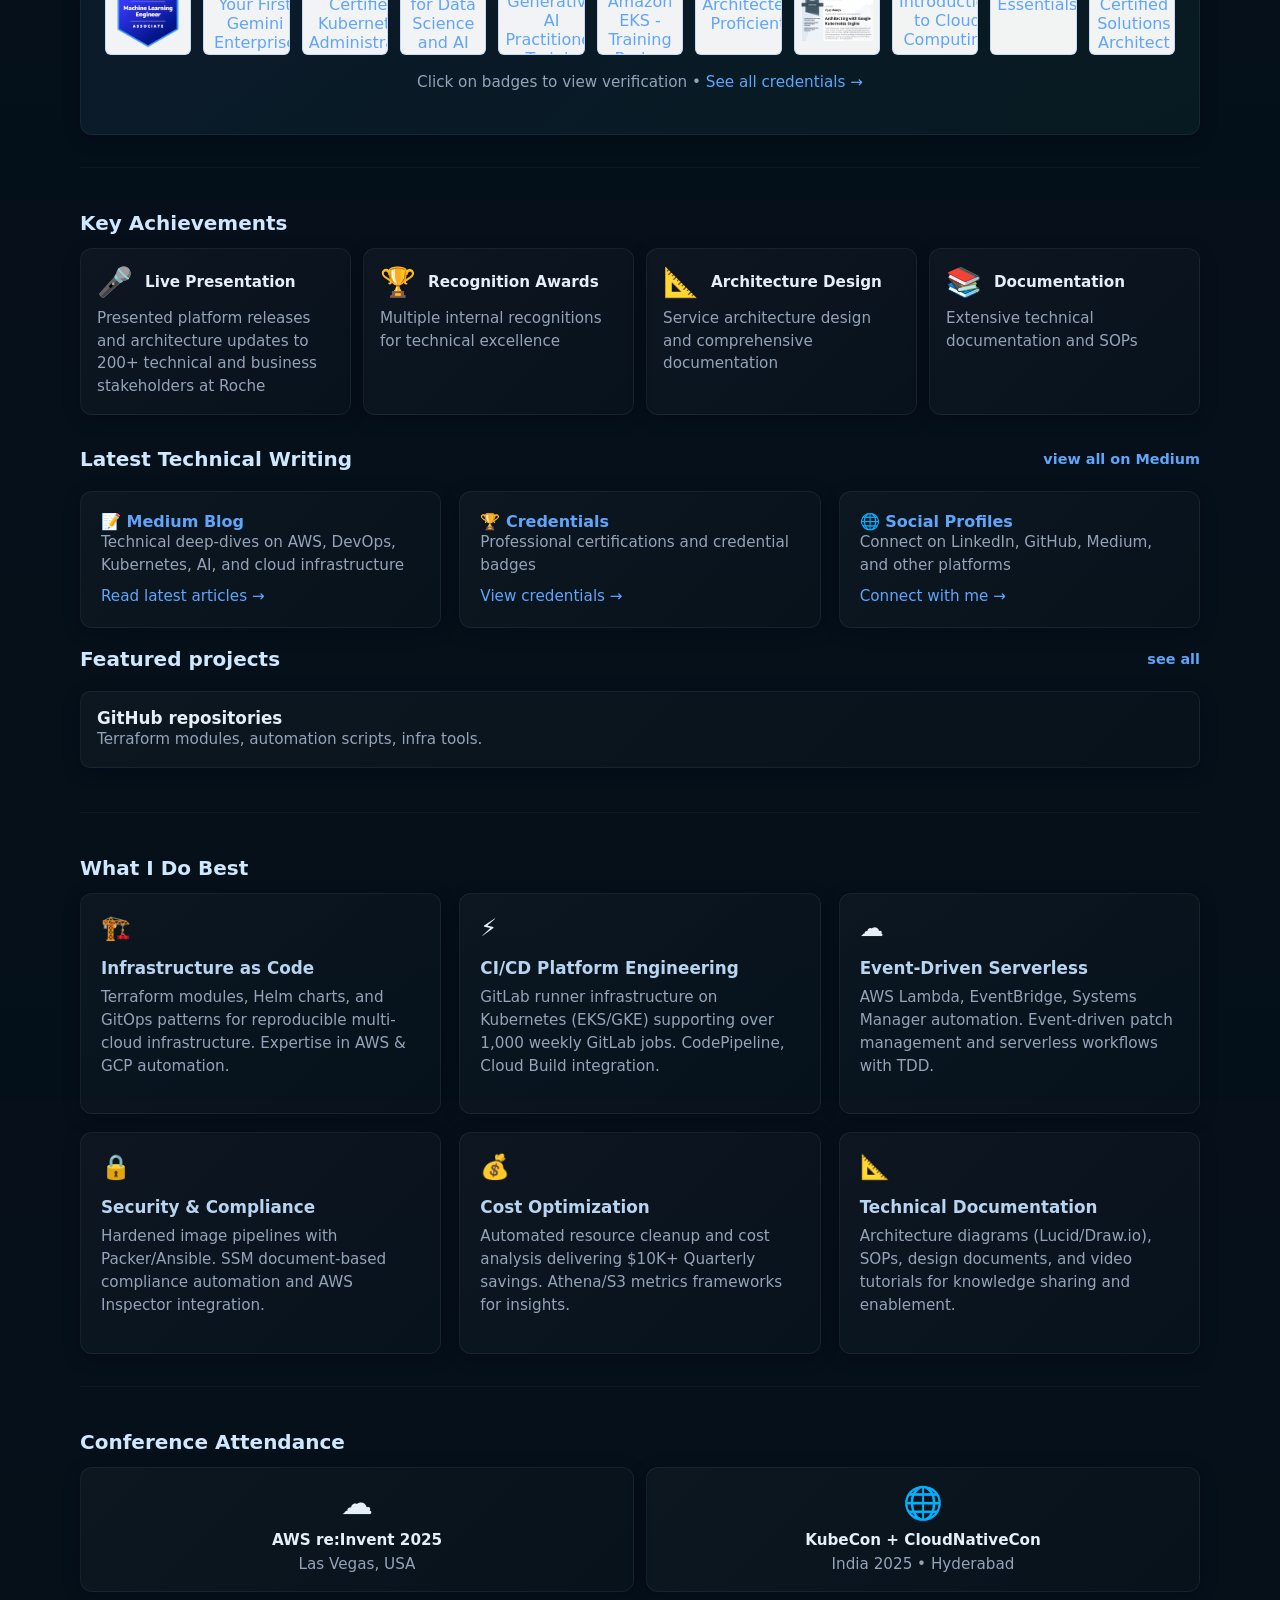
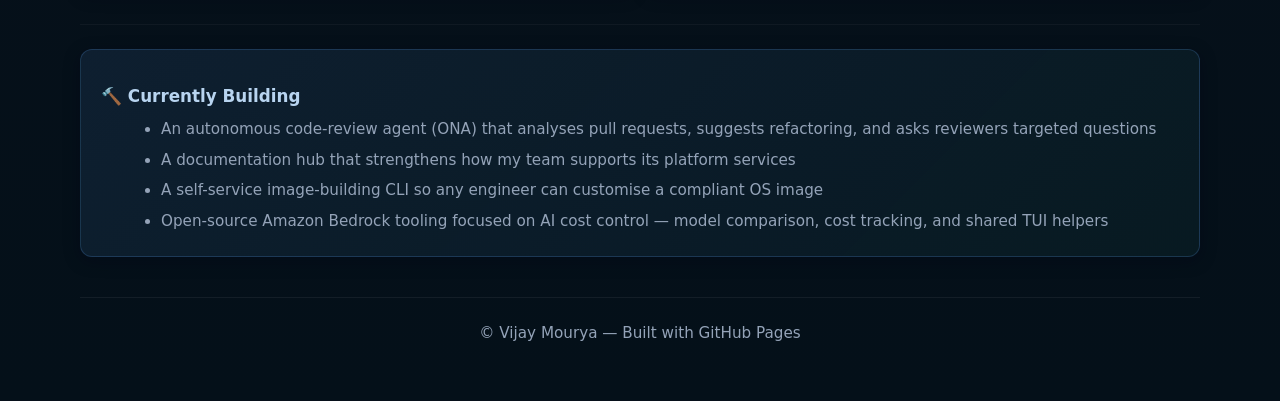
==== commit d77c5c3b: "chore: rebuild site (8 pages) [skip ci]" ====
--- a/index.html
+++ b/index.html
@@ -1,424 +1,424 @@
-<!DOCTYPE html>
-<html lang="en">
-<head>
-    <meta charset="utf-8">
-    <meta name="viewport" content="width=device-width,initial-scale=1">
-    <title>Vijay Mourya — Platform Engineer | Developer Platforms and AI Tooling</title>
-    <meta name="description" content="Platform engineer building internal developer platforms — OS image factories, self-service access control, and autoscaling CI on Kubernetes — plus the AI tooling that runs on top of them.">
-    <meta name="keywords" content="Platform Engineering, Internal Developer Platform, Developer Experience, DevOps, AWS, Kubernetes, Terraform, GCP, CI/CD, AI Tooling, Amazon Bedrock">
-    <meta name="author" content="Vijay Mourya">
-
-    <link rel="canonical" href="https://vijayrmourya.github.io">
-    <meta name="robots" content="index, follow">
-    <meta name="googlebot" content="index, follow">
-
-    <meta name="geo.region" content="IN-MH">
-    <meta name="geo.placename" content="Pune">
-
-    <meta property="og:type" content="website">
-    <meta property="og:title" content="Vijay Mourya — Platform Engineer | Developer Platforms and AI Tooling">
-    <meta property="og:description" content="I build the platforms other engineers ship on — and the AI tooling that runs on top of them.">
-    <meta property="og:url" content="https://vijayrmourya.github.io">
-    <meta property="og:image" content="https://vijayrmourya.github.io/assets/social/vijay-mourya-og.png">
-    <meta property="og:image:width" content="1730">
-    <meta property="og:image:height" content="909">
-
-    <meta name="twitter:card" content="summary_large_image">
-    <meta name="twitter:title" content="Vijay Mourya — Platform Engineer | Developer Platforms and AI Tooling">
-    <meta name="twitter:description" content="I build the platforms other engineers ship on — and the AI tooling that runs on top of them.">
-
-    <link rel="icon" type="image/svg+xml" href="assets/favicon.svg">
-
-    <script type="application/ld+json">
-{
-        "@context": "https://schema.org",
-        "@type": "Person",
-        "name": "Vijay Mourya",
-        "jobTitle": "Senior Platform Engineer",
-        "description": "Platform engineer building internal developer platforms and the AI tooling that runs on top of them.",
-        "url": "https://vijayrmourya.github.io",
-        "sameAs": [
-                "https://www.linkedin.com/in/vijay-mourya/",
-                "https://github.com/vijayrmourya",
-                "https://medium.com/@vjmourya"
-        ],
-        "knowsAbout": [
-                "Platform Engineering",
-                "Internal Developer Platforms",
-                "Developer Experience",
-                "AWS",
-                "Kubernetes",
-                "Terraform",
-                "GCP",
-                "CI/CD",
-                "Infrastructure as Code",
-                "Amazon Bedrock"
-        ],
-        "alumniOf": {
-                "@type": "EducationalOrganization",
-                "name": "G.H. Raisoni College of Engineering, Nagpur"
-        },
-        "worksFor": {
-                "@type": "Organization",
-                "name": "Roche"
-        },
-        "email": "vijayrmourya@gmail.com",
-        "address": {
-                "@type": "PostalAddress",
-                "addressLocality": "Pune",
-                "addressRegion": "Maharashtra",
-                "addressCountry": "IN"
-        }
-}
-    </script>
-
-    <link rel="stylesheet" href="styles.css">
-</head>
-<body>
-<div class="container">
-    <header class="header">
-        <div class="brand">
-            <img src="assets/DP/ProfilePicture.png" alt="VM" class="logo"
-                 style="width:56px;height:56px;border-radius:12px;">
-            <div>
-                <div class="title">Vijay Mourya</div>
-                <div class="small">Platform Engineer — Developer Platforms &amp; AI Tooling</div>
-            </div>
-        </div>
-
-        <nav class="nav" aria-label="Main navigation">
-            <a href="index.html" class="active">Home</a>
-            <a href="experience.html">Experience</a>
-            <a href="certifications.html">Certifications</a>
-            <a href="projects.html">Projects</a>
-            <a href="study.html">Writing</a>
-            <a href="services.html">Services</a>
-            <a href="contact.html">Contact</a>
-        </nav>
-
-        <div class="mobile-menu">
-            <select id="mobile-nav">
-                <option selected value="index.html">Home</option>
-                <option value="experience.html">Experience</option>
-                <option value="certifications.html">Certifications</option>
-                <option value="projects.html">Projects</option>
-                <option value="study.html">Writing</option>
-                <option value="services.html">Services</option>
-                <option value="contact.html">Contact</option>
-            </select>
-        </div>
-    </header>
-
-    <main>
-
-        <section class="hero-card">
-            <div>
-                <h1>Internal developer platforms — and the AI tooling on top of them.</h1>
-                <p class="subtitle">I'm a platform engineer. I build the systems other engineers ship on: OS image factories spanning 500+ cloud accounts, self-service access control, and autoscaling CI on Kubernetes — plus the agents and CLIs that make those platforms easier to live with.</p>
-                <ul class="hero-proof small">
-                    <li>Multi-cloud image platform across 500+ AWS and 100+ GCP accounts</li>
-                    <li>Serverless patching automation for 1,000+ EC2 instances each month</li>
-                    <li>Self-service IAM control plane and autoscaling CI platform handling 1,000+ weekly jobs</li>
-                </ul>
-
-                <div class="row cta-group">
-                    <a class="cta cta-primary" href="contact.html">📧 Let's Talk</a>
-                    <a class="cta cta-secondary" href="projects.html">View Selected Work</a>
-                    <a class="cta-link" href="experience.html">Explore experience →</a>
-                </div>
-            </div>
-        </section>
-
-        <section id="impact" class="section" style="margin-top:24px;">
-            <h2 style="font-size:1.3rem; margin-bottom:10px;">Impact &amp; Scale</h2>
-            <div class="grid" style="grid-template-columns: repeat(auto-fit, minmax(85px, 1fr)); gap:8px;">
-                <div class="card metric-card" style="padding:10px 8px;">
-                    <div class="metric-value" style="font-size:1.5rem;">1,000+</div>
-                    <div class="small" style="font-size:0.75rem;">Weekly CI Jobs</div>
-                </div>
-                <div class="card metric-card" style="padding:10px 8px;">
-                    <div class="metric-value" style="font-size:1.5rem;">1000+</div>
-                    <div class="small" style="font-size:0.75rem;">EC2 Patched Monthly</div>
-                </div>
-                <div class="card metric-card" style="padding:10px 8px;">
-                    <div class="metric-value" style="font-size:1.5rem;">$10K+</div>
-                    <div class="small" style="font-size:0.75rem;">Cloud Storage Savings</div>
-                </div>
-                <div class="card metric-card" style="padding:10px 8px;">
-                    <div class="metric-value" style="font-size:1.5rem;">5+</div>
-                    <div class="small" style="font-size:0.75rem;">Teams Supported</div>
-                </div>
-                <div class="card metric-card" style="padding:10px 8px;">
-                    <div class="metric-value" style="font-size:1.5rem;">Multi</div>
-                    <div class="small" style="font-size:0.75rem;">AWS &amp; GCP</div>
-                </div>
-            </div>
-        </section>
-
-        <section class="section" style="margin-top:32px">
-            <h2>Professional Experience <small class="label"><a href="experience.html">view detailed timeline &amp; achievements</a></small></h2>
-
-            <div class="grid"
-                 style="gap:12px; margin-top:16px; grid-template-columns: repeat(auto-fit, minmax(280px, 1fr));">
-                <a href="experience.html#roche-information-solutions-india" style="text-decoration:none;">
-                    <div class="card company-card" style="padding:16px; cursor:pointer; transition: all 0.2s ease; height:100%;"
-                         onmouseover="this.style.transform='translateY(-4px)'; this.style.boxShadow='0 8px 24px rgba(96,165,250,0.2)';"
-                         onmouseout="this.style.transform='translateY(0)'; this.style.boxShadow=''">
-                        <div class="kv">Roche Information Solutions India</div>
-                        <div class="small" style="margin-top:6px">
-                            <strong>DevOps Engineer — [Acting] Lead Platform Engineer &amp; Service Owner</strong><br>
-                            Jul 2023 – Present<br>
-                            <span style="color:var(--muted);">Internal developer platforms, EKS/GKE, serverless automation, AI tooling</span>
-                        </div>
-                    </div>
-                </a>
-                <a href="experience.html#amazon-development-centre-india" style="text-decoration:none;">
-                    <div class="card company-card" style="padding:16px; cursor:pointer; transition: all 0.2s ease; height:100%;"
-                         onmouseover="this.style.transform='translateY(-4px)'; this.style.boxShadow='0 8px 24px rgba(96,165,250,0.2)';"
-                         onmouseout="this.style.transform='translateY(0)'; this.style.boxShadow=''">
-                        <div class="kv">Amazon Development Centre</div>
-                        <div class="small" style="margin-top:6px">
-                            <strong>DevOps engineer, On-Call PoC</strong><br>
-                            Mar 2022 – Jun 2023<br>
-                            <span style="color:var(--muted);">Serverless workflows, Lambda, S3, DynamoDB</span>
-                        </div>
-                    </div>
-                </a>
-                <a href="experience.html#tata-consultancy-services" style="text-decoration:none;">
-                    <div class="card company-card" style="padding:16px; cursor:pointer; transition: all 0.2s ease; height:100%;"
-                         onmouseover="this.style.transform='translateY(-4px)'; this.style.boxShadow='0 8px 24px rgba(96,165,250,0.2)';"
-                         onmouseout="this.style.transform='translateY(0)'; this.style.boxShadow=''">
-                        <div class="kv">Tata Consultancy Services</div>
-                        <div class="small" style="margin-top:6px">
-                            <strong>DevOps Engineer</strong><br>
-                            Jul 2019 – Mar 2022<br>
-                            <span style="color:var(--muted);">Jenkins, Docker, Kubernetes, Cloud migration</span>
-                        </div>
-                    </div>
-                </a>
-            </div>
-
-            <div class="skills-block" style="margin-top:16px">
-                <h3 style="margin-bottom:6px; font-size:1rem;">Core Tech Stack <small class="label"><a
-                        href="experience.html">view complete experience</a></small></h3>
-
-                <div class="card logo-wall">
-                    <div class="logo-item">
-                        <img src="assets/logos/aws.svg" alt="AWS" loading="lazy">
-                        <span>AWS</span>
-                    </div>
-                    <div class="logo-item">
-                        <img src="assets/logos/gcp.svg" alt="Google Cloud" loading="lazy">
-                        <span>Google Cloud</span>
-                    </div>
-                    <div class="logo-item">
-                        <img src="assets/logos/kubernetes.svg" alt="Kubernetes" loading="lazy">
-                        <span>Kubernetes</span>
-                    </div>
-                    <div class="logo-item">
-                        <img src="assets/logos/helm.svg" alt="Helm" loading="lazy">
-                        <span>Helm</span>
-                    </div>
-                    <div class="logo-item">
-                        <img src="assets/logos/docker.svg" alt="Docker" loading="lazy">
-                        <span>Docker</span>
-                    </div>
-                    <div class="logo-item">
-                        <img src="assets/logos/terraform.svg" alt="Terraform" loading="lazy">
-                        <span>Terraform</span>
-                    </div>
-                    <div class="logo-item">
-                        <img src="assets/logos/packer.svg" alt="Packer" loading="lazy">
-                        <span>Packer</span>
-                    </div>
-                    <div class="logo-item">
-                        <img src="assets/logos/ansible.svg" alt="Ansible" loading="lazy">
-                        <span>Ansible</span>
-                    </div>
-                    <div class="logo-item">
-                        <img src="assets/logos/gitlab.svg" alt="GitLab" loading="lazy">
-                        <span>GitLab</span>
-                    </div>
-                    <div class="logo-item">
-                        <img src="assets/logos/github.svg" alt="GitHub" loading="lazy">
-                        <span>GitHub</span>
-                    </div>
-                    <div class="logo-item">
-                        <img src="assets/logos/python.svg" alt="Python" loading="lazy">
-                        <span>Python</span>
-                    </div>
-                    <div class="logo-item">
-                        <img src="assets/logos/bash.svg" alt="Bash" loading="lazy">
-                        <span>Bash</span>
-                    </div>
-                    <div class="logo-item">
-                        <img src="assets/logos/linux.svg" alt="Linux" loading="lazy">
-                        <span>Linux</span>
-                    </div>
-                </div>
-            </div>
-        </section>
-
-        <section class="section" style="margin-top:32px">
-            <h2>Certifications &amp; Credentials <small class="label"><a href="certifications.html">view all credentials</a></small></h2>
-
-            <div class="card"
-                 style="padding:24px; background: linear-gradient(135deg, rgba(96,165,250,0.08), rgba(79,209,197,0.05));">
-                <h3 style="margin:0 0 16px 0;">🏆 Professional Credentials</h3>
-
-                <div id="badge-certifications-summary-home"
-                     style="display:grid; grid-template-columns: repeat(auto-fit, minmax(80px, 1fr)); gap:12px; margin-top:12px;">
-                    <div style="text-align:center;">
-                        <div style="width:100%; aspect-ratio:1; background:rgba(255,255,255,0.05); border-radius:6px; display:flex; align-items:center; justify-content:center;">
-                            <span style="font-size:0.8rem; color:var(--muted);">Loading...</span>
-                        </div>
-                    </div>
-                </div>
-
-                <p class="small" style="margin-top:16px; text-align:center; color:var(--muted);">
-                    Click on badges to view verification • <a href="certifications.html" style="color:#60a5fa;">See all credentials →</a>
-                </p>
-            </div>
-        </section>
-
-        <section class="section">
-            <h2>Key Achievements</h2>
-
-            <div class="grid" style="gap:12px; grid-template-columns: repeat(auto-fit, minmax(240px, 1fr));">
-                <div class="card" style="padding:16px;">
-                    <div style="display:flex; align-items:center; gap:12px; margin-bottom:8px;">
-                        <span style="font-size:1.8rem;">🎤</span>
-                        <strong style="font-size:0.95rem;">Live Presentation</strong>
-                    </div>
-                    <p class="small" style="margin:0;">Presented platform releases and architecture updates to 200+ technical and business stakeholders at Roche</p>
-                </div>
-                <div class="card" style="padding:16px;">
-                    <div style="display:flex; align-items:center; gap:12px; margin-bottom:8px;">
-                        <span style="font-size:1.8rem;">🏆</span>
-                        <strong style="font-size:0.95rem;">Recognition Awards</strong>
-                    </div>
-                    <p class="small" style="margin:0;">Multiple internal recognitions for technical excellence</p>
-                </div>
-                <div class="card" style="padding:16px;">
-                    <div style="display:flex; align-items:center; gap:12px; margin-bottom:8px;">
-                        <span style="font-size:1.8rem;">📐</span>
-                        <strong style="font-size:0.95rem;">Architecture Design</strong>
-                    </div>
-                    <p class="small" style="margin:0;">Service architecture design and comprehensive documentation</p>
-                </div>
-                <div class="card" style="padding:16px;">
-                    <div style="display:flex; align-items:center; gap:12px; margin-bottom:8px;">
-                        <span style="font-size:1.8rem;">📚</span>
-                        <strong style="font-size:0.95rem;">Documentation</strong>
-                    </div>
-                    <p class="small" style="margin:0;">Extensive technical documentation and SOPs</p>
-                </div>
-            </div>
-        </section>
-
-        <section style="margin-top:32px">
-            <h2 class="section-title">Latest Technical Writing <small class="label"><a href="study.html">view all on Medium</a></small></h2>
-            <div class="grid">
-                <a href="https://medium.com/@vjmourya" target="_blank" rel="noopener" class="card">
-                    <strong>📝 Medium Blog</strong>
-                    <div class="small">Technical deep-dives on AWS, DevOps, Kubernetes, AI, and cloud infrastructure</div>
-                    <div class="small" style="margin-top:8px; color:#60a5fa;">Read latest articles →</div>
-                </a>
-                <a href="certifications.html" class="card">
-                    <strong>🏆 Credentials</strong>
-                    <div class="small">Professional certifications and credential badges</div>
-                    <div class="small" style="margin-top:8px; color:#60a5fa;">View credentials →</div>
-                </a>
-                <a href="study.html" class="card">
-                    <strong>🌐 Social Profiles</strong>
-                    <div class="small">Connect on LinkedIn, GitHub, Medium, and other platforms</div>
-                    <div class="small" style="margin-top:8px; color:#60a5fa;">Connect with me →</div>
-                </a>
-            </div>
-        </section>
-
-        <section style="margin-top:18px">
-            <h2 class="section-title">Featured projects <small class="label"><a href="projects.html">see all</a></small></h2>
-            <div class="grid projects-list">
-                <a href="projects.html" class="card">
-                    <strong>GitHub repositories</strong>
-                    <div class="small">Terraform modules, automation scripts, infra tools.</div>
-                </a>
-            </div>
-        </section>
-
-        <section class="section">
-            <h2>What I Do Best</h2>
-            <div class="grid">
-                <div class="card">
-                    <span style="font-size:1.5rem">🏗️</span>
-                    <h3>Infrastructure as Code</h3>
-                    <p class="small">Terraform modules, Helm charts, and GitOps patterns for reproducible multi-cloud infrastructure. Expertise in AWS &amp; GCP automation.</p>
-                </div>
-                <div class="card">
-                    <span style="font-size:1.5rem">⚡</span>
-                    <h3>CI/CD Platform Engineering</h3>
-                    <p class="small">GitLab runner infrastructure on Kubernetes (EKS/GKE) supporting over 1,000 weekly GitLab jobs. CodePipeline, Cloud Build integration.</p>
-                </div>
-                <div class="card">
-                    <span style="font-size:1.5rem">☁️</span>
-                    <h3>Event-Driven Serverless</h3>
-                    <p class="small">AWS Lambda, EventBridge, Systems Manager automation. Event-driven patch management and serverless workflows with TDD.</p>
-                </div>
-                <div class="card">
-                    <span style="font-size:1.5rem">🔒</span>
-                    <h3>Security &amp; Compliance</h3>
-                    <p class="small">Hardened image pipelines with Packer/Ansible. SSM document-based compliance automation and AWS Inspector integration.</p>
-                </div>
-                <div class="card">
-                    <span style="font-size:1.5rem">💰</span>
-                    <h3>Cost Optimization</h3>
-                    <p class="small">Automated resource cleanup and cost analysis delivering $10K+ Quarterly savings. Athena/S3 metrics frameworks for insights.</p>
-                </div>
-                <div class="card">
-                    <span style="font-size:1.5rem">📐</span>
-                    <h3>Technical Documentation</h3>
-                    <p class="small">Architecture diagrams (Lucid/Draw.io), SOPs, design documents, and video tutorials for knowledge sharing and enablement.</p>
-                </div>
-            </div>
-        </section>
-
-        <section class="section">
-            <h2>Conference Attendance</h2>
-
-            <div class="grid" style="gap:12px; grid-template-columns: repeat(auto-fit, minmax(200px, 1fr));">
-                <div class="card" style="padding:16px; text-align:center;">
-                    <div style="font-size:2rem; margin-bottom:8px;">☁️</div>
-                    <strong style="font-size:0.95rem;">AWS re:Invent 2025</strong>
-                    <div class="small" style="margin-top:4px; color:var(--muted);">Las Vegas, USA</div>
-                </div>
-                <div class="card" style="padding:16px; text-align:center;">
-                    <div style="font-size:2rem; margin-bottom:8px;">🌐</div>
-                    <strong style="font-size:0.95rem;">KubeCon + CloudNativeCon</strong>
-                    <div class="small" style="margin-top:4px; color:var(--muted);">India 2025 • Hyderabad</div>
-                </div>
-            </div>
-        </section>
-
-        <section class="section">
-            <div class="card"
-                 style="background: linear-gradient(135deg, rgba(96,165,250,0.1), rgba(79,209,197,0.05)); border: 1px solid rgba(96,165,250,0.2);">
-                <h3>🔨 Currently Building</h3>
-                <ul class="small" style="margin:8px 0 0 20px; line-height:2;">
-                    <li>An autonomous code-review agent (ONA) that analyses pull requests, suggests refactoring, and asks reviewers targeted questions</li>
-                    <li>A documentation hub that strengthens how my team supports its platform services</li>
-                    <li>A self-service image-building CLI so any engineer can customise a compliant OS image</li>
-                    <li>Open-source Amazon Bedrock tooling focused on AI cost control — model comparison, cost tracking, and shared TUI helpers</li>
-                </ul>
-            </div>
-        </section>
-
-
-        <footer class="footer">
-            <div class="small">© Vijay Mourya — Built with GitHub Pages</div>
-        </footer>
-    </main>
-</div>
-<script src="scripts.js"></script>
-</body>
-</html>
+<!DOCTYPE html>
+<html lang="en">
+<head>
+    <meta charset="utf-8">
+    <meta name="viewport" content="width=device-width,initial-scale=1">
+    <title>Vijay Mourya — Platform Engineer | Developer Platforms and AI Tooling</title>
+    <meta name="description" content="Platform engineer building internal developer platforms — OS image factories, self-service access control, and autoscaling CI on Kubernetes — plus the AI tooling that runs on top of them.">
+    <meta name="keywords" content="Platform Engineering, Internal Developer Platform, Developer Experience, DevOps, AWS, Kubernetes, Terraform, GCP, CI/CD, AI Tooling, Amazon Bedrock">
+    <meta name="author" content="Vijay Mourya">
+
+    <link rel="canonical" href="https://vijayrmourya.github.io">
+    <meta name="robots" content="index, follow">
+    <meta name="googlebot" content="index, follow">
+
+    <meta name="geo.region" content="IN-MH">
+    <meta name="geo.placename" content="Pune">
+
+    <meta property="og:type" content="website">
+    <meta property="og:title" content="Vijay Mourya — Platform Engineer | Developer Platforms and AI Tooling">
+    <meta property="og:description" content="I build the platforms other engineers ship on — and the AI tooling that runs on top of them.">
+    <meta property="og:url" content="https://vijayrmourya.github.io">
+    <meta property="og:image" content="https://vijayrmourya.github.io/assets/social/vijay-mourya-og.png">
+    <meta property="og:image:width" content="1730">
+    <meta property="og:image:height" content="909">
+
+    <meta name="twitter:card" content="summary_large_image">
+    <meta name="twitter:title" content="Vijay Mourya — Platform Engineer | Developer Platforms and AI Tooling">
+    <meta name="twitter:description" content="I build the platforms other engineers ship on — and the AI tooling that runs on top of them.">
+
+    <link rel="icon" type="image/svg+xml" href="assets/favicon.svg">
+
+    <script type="application/ld+json">
+{
+        "@context": "https://schema.org",
+        "@type": "Person",
+        "name": "Vijay Mourya",
+        "jobTitle": "Senior Platform Engineer",
+        "description": "Platform engineer building internal developer platforms and the AI tooling that runs on top of them.",
+        "url": "https://vijayrmourya.github.io",
+        "sameAs": [
+                "https://www.linkedin.com/in/vijay-mourya/",
+                "https://github.com/vijayrmourya",
+                "https://medium.com/@vjmourya"
+        ],
+        "knowsAbout": [
+                "Platform Engineering",
+                "Internal Developer Platforms",
+                "Developer Experience",
+                "AWS",
+                "Kubernetes",
+                "Terraform",
+                "GCP",
+                "CI/CD",
+                "Infrastructure as Code",
+                "Amazon Bedrock"
+        ],
+        "alumniOf": {
+                "@type": "EducationalOrganization",
+                "name": "G.H. Raisoni College of Engineering, Nagpur"
+        },
+        "worksFor": {
+                "@type": "Organization",
+                "name": "Roche"
+        },
+        "email": "vijayrmourya@gmail.com",
+        "address": {
+                "@type": "PostalAddress",
+                "addressLocality": "Pune",
+                "addressRegion": "Maharashtra",
+                "addressCountry": "IN"
+        }
+}
+    </script>
+
+    <link rel="stylesheet" href="styles.css">
+</head>
+<body>
+<div class="container">
+    <header class="header">
+        <div class="brand">
+            <img src="assets/DP/ProfilePicture.png" alt="VM" class="logo"
+                 style="width:56px;height:56px;border-radius:12px;">
+            <div>
+                <div class="title">Vijay Mourya</div>
+                <div class="small">Platform Engineer — Developer Platforms &amp; AI Tooling</div>
+            </div>
+        </div>
+
+        <nav class="nav" aria-label="Main navigation">
+            <a href="index.html" class="active">Home</a>
+            <a href="experience.html">Experience</a>
+            <a href="certifications.html">Certifications</a>
+            <a href="projects.html">Projects</a>
+            <a href="study.html">Writing</a>
+            <a href="services.html">Services</a>
+            <a href="contact.html">Contact</a>
+        </nav>
+
+        <div class="mobile-menu">
+            <select id="mobile-nav">
+                <option selected value="index.html">Home</option>
+                <option value="experience.html">Experience</option>
+                <option value="certifications.html">Certifications</option>
+                <option value="projects.html">Projects</option>
+                <option value="study.html">Writing</option>
+                <option value="services.html">Services</option>
+                <option value="contact.html">Contact</option>
+            </select>
+        </div>
+    </header>
+
+    <main>
+
+        <section class="hero-card">
+            <div>
+                <h1>Internal developer platforms — and the AI tooling on top of them.</h1>
+                <p class="subtitle">I'm a platform engineer. I build the systems other engineers ship on: OS image factories spanning 500+ cloud accounts, self-service access control, and autoscaling CI on Kubernetes — plus the agents and CLIs that make those platforms easier to live with.</p>
+                <ul class="hero-proof small">
+                    <li>Multi-cloud image platform across 500+ AWS and 100+ GCP accounts</li>
+                    <li>Serverless patching automation for 1,000+ EC2 instances each month</li>
+                    <li>Self-service IAM control plane and autoscaling CI platform handling 1,000+ weekly jobs</li>
+                </ul>
+
+                <div class="row cta-group">
+                    <a class="cta cta-primary" href="contact.html">📧 Let's Talk</a>
+                    <a class="cta cta-secondary" href="projects.html">View Selected Work</a>
+                    <a class="cta-link" href="experience.html">Explore experience →</a>
+                </div>
+            </div>
+        </section>
+
+        <section id="impact" class="section" style="margin-top:24px;">
+            <h2 style="font-size:1.3rem; margin-bottom:10px;">Impact &amp; Scale</h2>
+            <div class="grid" style="grid-template-columns: repeat(auto-fit, minmax(85px, 1fr)); gap:8px;">
+                <div class="card metric-card" style="padding:10px 8px;">
+                    <div class="metric-value" style="font-size:1.5rem;">1,000+</div>
+                    <div class="small" style="font-size:0.75rem;">Weekly CI Jobs</div>
+                </div>
+                <div class="card metric-card" style="padding:10px 8px;">
+                    <div class="metric-value" style="font-size:1.5rem;">1000+</div>
+                    <div class="small" style="font-size:0.75rem;">EC2 Patched Monthly</div>
+                </div>
+                <div class="card metric-card" style="padding:10px 8px;">
+                    <div class="metric-value" style="font-size:1.5rem;">$10K+</div>
+                    <div class="small" style="font-size:0.75rem;">Cloud Storage Savings</div>
+                </div>
+                <div class="card metric-card" style="padding:10px 8px;">
+                    <div class="metric-value" style="font-size:1.5rem;">5+</div>
+                    <div class="small" style="font-size:0.75rem;">Teams Supported</div>
+                </div>
+                <div class="card metric-card" style="padding:10px 8px;">
+                    <div class="metric-value" style="font-size:1.5rem;">Multi</div>
+                    <div class="small" style="font-size:0.75rem;">AWS &amp; GCP</div>
+                </div>
+            </div>
+        </section>
+
+        <section class="section" style="margin-top:32px">
+            <h2>Professional Experience <small class="label"><a href="experience.html">view detailed timeline &amp; achievements</a></small></h2>
+
+            <div class="grid"
+                 style="gap:12px; margin-top:16px; grid-template-columns: repeat(auto-fit, minmax(280px, 1fr));">
+                <a href="experience.html#roche-information-solutions-india" style="text-decoration:none;">
+                    <div class="card company-card" style="padding:16px; cursor:pointer; transition: all 0.2s ease; height:100%;"
+                         onmouseover="this.style.transform='translateY(-4px)'; this.style.boxShadow='0 8px 24px rgba(96,165,250,0.2)';"
+                         onmouseout="this.style.transform='translateY(0)'; this.style.boxShadow=''">
+                        <div class="kv">Roche Information Solutions India</div>
+                        <div class="small" style="margin-top:6px">
+                            <strong>DevOps Engineer — [Acting] Lead Platform Engineer &amp; Service Owner</strong><br>
+                            Jul 2023 – Present<br>
+                            <span style="color:var(--muted);">Internal developer platforms, EKS/GKE, serverless automation, AI tooling</span>
+                        </div>
+                    </div>
+                </a>
+                <a href="experience.html#amazon-development-centre-india" style="text-decoration:none;">
+                    <div class="card company-card" style="padding:16px; cursor:pointer; transition: all 0.2s ease; height:100%;"
+                         onmouseover="this.style.transform='translateY(-4px)'; this.style.boxShadow='0 8px 24px rgba(96,165,250,0.2)';"
+                         onmouseout="this.style.transform='translateY(0)'; this.style.boxShadow=''">
+                        <div class="kv">Amazon Development Centre</div>
+                        <div class="small" style="margin-top:6px">
+                            <strong>DevOps engineer, On-Call PoC</strong><br>
+                            Mar 2022 – Jun 2023<br>
+                            <span style="color:var(--muted);">Serverless workflows, Lambda, S3, DynamoDB</span>
+                        </div>
+                    </div>
+                </a>
+                <a href="experience.html#tata-consultancy-services" style="text-decoration:none;">
+                    <div class="card company-card" style="padding:16px; cursor:pointer; transition: all 0.2s ease; height:100%;"
+                         onmouseover="this.style.transform='translateY(-4px)'; this.style.boxShadow='0 8px 24px rgba(96,165,250,0.2)';"
+                         onmouseout="this.style.transform='translateY(0)'; this.style.boxShadow=''">
+                        <div class="kv">Tata Consultancy Services</div>
+                        <div class="small" style="margin-top:6px">
+                            <strong>DevOps Engineer</strong><br>
+                            Jul 2019 – Mar 2022<br>
+                            <span style="color:var(--muted);">Jenkins, Docker, Kubernetes, Cloud migration</span>
+                        </div>
+                    </div>
+                </a>
+            </div>
+
+            <div class="skills-block" style="margin-top:16px">
+                <h3 style="margin-bottom:6px; font-size:1rem;">Core Tech Stack <small class="label"><a
+                        href="experience.html">view complete experience</a></small></h3>
+
+                <div class="card logo-wall">
+                    <div class="logo-item">
+                        <img src="assets/logos/aws.svg" alt="AWS" loading="lazy">
+                        <span>AWS</span>
+                    </div>
+                    <div class="logo-item">
+                        <img src="assets/logos/gcp.svg" alt="Google Cloud" loading="lazy">
+                        <span>Google Cloud</span>
+                    </div>
+                    <div class="logo-item">
+                        <img src="assets/logos/kubernetes.svg" alt="Kubernetes" loading="lazy">
+                        <span>Kubernetes</span>
+                    </div>
+                    <div class="logo-item">
+                        <img src="assets/logos/helm.svg" alt="Helm" loading="lazy">
+                        <span>Helm</span>
+                    </div>
+                    <div class="logo-item">
+                        <img src="assets/logos/docker.svg" alt="Docker" loading="lazy">
+                        <span>Docker</span>
+                    </div>
+                    <div class="logo-item">
+                        <img src="assets/logos/terraform.svg" alt="Terraform" loading="lazy">
+                        <span>Terraform</span>
+                    </div>
+                    <div class="logo-item">
+                        <img src="assets/logos/packer.svg" alt="Packer" loading="lazy">
+                        <span>Packer</span>
+                    </div>
+                    <div class="logo-item">
+                        <img src="assets/logos/ansible.svg" alt="Ansible" loading="lazy">
+                        <span>Ansible</span>
+                    </div>
+                    <div class="logo-item">
+                        <img src="assets/logos/gitlab.svg" alt="GitLab" loading="lazy">
+                        <span>GitLab</span>
+                    </div>
+                    <div class="logo-item">
+                        <img src="assets/logos/github.svg" alt="GitHub" loading="lazy">
+                        <span>GitHub</span>
+                    </div>
+                    <div class="logo-item">
+                        <img src="assets/logos/python.svg" alt="Python" loading="lazy">
+                        <span>Python</span>
+                    </div>
+                    <div class="logo-item">
+                        <img src="assets/logos/bash.svg" alt="Bash" loading="lazy">
+                        <span>Bash</span>
+                    </div>
+                    <div class="logo-item">
+                        <img src="assets/logos/linux.svg" alt="Linux" loading="lazy">
+                        <span>Linux</span>
+                    </div>
+                </div>
+            </div>
+        </section>
+
+        <section class="section" style="margin-top:32px">
+            <h2>Certifications &amp; Credentials <small class="label"><a href="certifications.html">view all credentials</a></small></h2>
+
+            <div class="card"
+                 style="padding:24px; background: linear-gradient(135deg, rgba(96,165,250,0.08), rgba(79,209,197,0.05));">
+                <h3 style="margin:0 0 16px 0;">🏆 Professional Credentials</h3>
+
+                <div id="badge-certifications-summary-home"
+                     style="display:grid; grid-template-columns: repeat(auto-fit, minmax(80px, 1fr)); gap:12px; margin-top:12px;">
+                    <div style="text-align:center;">
+                        <div style="width:100%; aspect-ratio:1; background:rgba(255,255,255,0.05); border-radius:6px; display:flex; align-items:center; justify-content:center;">
+                            <span style="font-size:0.8rem; color:var(--muted);">Loading...</span>
+                        </div>
+                    </div>
+                </div>
+
+                <p class="small" style="margin-top:16px; text-align:center; color:var(--muted);">
+                    Click on badges to view verification • <a href="certifications.html" style="color:#60a5fa;">See all credentials →</a>
+                </p>
+            </div>
+        </section>
+
+        <section class="section">
+            <h2>Key Achievements</h2>
+
+            <div class="grid" style="gap:12px; grid-template-columns: repeat(auto-fit, minmax(240px, 1fr));">
+                <div class="card" style="padding:16px;">
+                    <div style="display:flex; align-items:center; gap:12px; margin-bottom:8px;">
+                        <span style="font-size:1.8rem;">🎤</span>
+                        <strong style="font-size:0.95rem;">Live Presentation</strong>
+                    </div>
+                    <p class="small" style="margin:0;">Presented platform releases and architecture updates to 200+ technical and business stakeholders at Roche</p>
+                </div>
+                <div class="card" style="padding:16px;">
+                    <div style="display:flex; align-items:center; gap:12px; margin-bottom:8px;">
+                        <span style="font-size:1.8rem;">🏆</span>
+                        <strong style="font-size:0.95rem;">Recognition Awards</strong>
+                    </div>
+                    <p class="small" style="margin:0;">Multiple internal recognitions for technical excellence</p>
+                </div>
+                <div class="card" style="padding:16px;">
+                    <div style="display:flex; align-items:center; gap:12px; margin-bottom:8px;">
+                        <span style="font-size:1.8rem;">📐</span>
+                        <strong style="font-size:0.95rem;">Architecture Design</strong>
+                    </div>
+                    <p class="small" style="margin:0;">Service architecture design and comprehensive documentation</p>
+                </div>
+                <div class="card" style="padding:16px;">
+                    <div style="display:flex; align-items:center; gap:12px; margin-bottom:8px;">
+                        <span style="font-size:1.8rem;">📚</span>
+                        <strong style="font-size:0.95rem;">Documentation</strong>
+                    </div>
+                    <p class="small" style="margin:0;">Extensive technical documentation and SOPs</p>
+                </div>
+            </div>
+        </section>
+
+        <section style="margin-top:32px">
+            <h2 class="section-title">Latest Technical Writing <small class="label"><a href="study.html">view all on Medium</a></small></h2>
+            <div class="grid">
+                <a href="https://medium.com/@vjmourya" target="_blank" rel="noopener" class="card">
+                    <strong>📝 Medium Blog</strong>
+                    <div class="small">Technical deep-dives on AWS, DevOps, Kubernetes, AI, and cloud infrastructure</div>
+                    <div class="small" style="margin-top:8px; color:#60a5fa;">Read latest articles →</div>
+                </a>
+                <a href="certifications.html" class="card">
+                    <strong>🏆 Credentials</strong>
+                    <div class="small">Professional certifications and credential badges</div>
+                    <div class="small" style="margin-top:8px; color:#60a5fa;">View credentials →</div>
+                </a>
+                <a href="study.html" class="card">
+                    <strong>🌐 Social Profiles</strong>
+                    <div class="small">Connect on LinkedIn, GitHub, Medium, and other platforms</div>
+                    <div class="small" style="margin-top:8px; color:#60a5fa;">Connect with me →</div>
+                </a>
+            </div>
+        </section>
+
+        <section style="margin-top:18px">
+            <h2 class="section-title">Featured projects <small class="label"><a href="projects.html">see all</a></small></h2>
+            <div class="grid projects-list">
+                <a href="projects.html" class="card">
+                    <strong>GitHub repositories</strong>
+                    <div class="small">Terraform modules, automation scripts, infra tools.</div>
+                </a>
+            </div>
+        </section>
+
+        <section class="section">
+            <h2>What I Do Best</h2>
+            <div class="grid">
+                <div class="card">
+                    <span style="font-size:1.5rem">🏗️</span>
+                    <h3>Infrastructure as Code</h3>
+                    <p class="small">Terraform modules, Helm charts, and GitOps patterns for reproducible multi-cloud infrastructure. Expertise in AWS &amp; GCP automation.</p>
+                </div>
+                <div class="card">
+                    <span style="font-size:1.5rem">⚡</span>
+                    <h3>CI/CD Platform Engineering</h3>
+                    <p class="small">GitLab runner infrastructure on Kubernetes (EKS/GKE) supporting over 1,000 weekly GitLab jobs. CodePipeline, Cloud Build integration.</p>
+                </div>
+                <div class="card">
+                    <span style="font-size:1.5rem">☁️</span>
+                    <h3>Event-Driven Serverless</h3>
+                    <p class="small">AWS Lambda, EventBridge, Systems Manager automation. Event-driven patch management and serverless workflows with TDD.</p>
+                </div>
+                <div class="card">
+                    <span style="font-size:1.5rem">🔒</span>
+                    <h3>Security &amp; Compliance</h3>
+                    <p class="small">Hardened image pipelines with Packer/Ansible. SSM document-based compliance automation and AWS Inspector integration.</p>
+                </div>
+                <div class="card">
+                    <span style="font-size:1.5rem">💰</span>
+                    <h3>Cost Optimization</h3>
+                    <p class="small">Automated resource cleanup and cost analysis delivering $10K+ Quarterly savings. Athena/S3 metrics frameworks for insights.</p>
+                </div>
+                <div class="card">
+                    <span style="font-size:1.5rem">📐</span>
+                    <h3>Technical Documentation</h3>
+                    <p class="small">Architecture diagrams (Lucid/Draw.io), SOPs, design documents, and video tutorials for knowledge sharing and enablement.</p>
+                </div>
+            </div>
+        </section>
+
+        <section class="section">
+            <h2>Conference Attendance</h2>
+
+            <div class="grid" style="gap:12px; grid-template-columns: repeat(auto-fit, minmax(200px, 1fr));">
+                <div class="card" style="padding:16px; text-align:center;">
+                    <div style="font-size:2rem; margin-bottom:8px;">☁️</div>
+                    <strong style="font-size:0.95rem;">AWS re:Invent 2025</strong>
+                    <div class="small" style="margin-top:4px; color:var(--muted);">Las Vegas, USA</div>
+                </div>
+                <div class="card" style="padding:16px; text-align:center;">
+                    <div style="font-size:2rem; margin-bottom:8px;">🌐</div>
+                    <strong style="font-size:0.95rem;">KubeCon + CloudNativeCon</strong>
+                    <div class="small" style="margin-top:4px; color:var(--muted);">India 2025 • Hyderabad</div>
+                </div>
+            </div>
+        </section>
+
+        <section class="section">
+            <div class="card"
+                 style="background: linear-gradient(135deg, rgba(96,165,250,0.1), rgba(79,209,197,0.05)); border: 1px solid rgba(96,165,250,0.2);">
+                <h3>🔨 Currently Building</h3>
+                <ul class="small" style="margin:8px 0 0 20px; line-height:2;">
+                    <li>An autonomous code-review agent (ONA) that analyses pull requests, suggests refactoring, and asks reviewers targeted questions</li>
+                    <li>A documentation hub that strengthens how my team supports its platform services</li>
+                    <li>A self-service image-building CLI so any engineer can customise a compliant OS image</li>
+                    <li>Open-source Amazon Bedrock tooling focused on AI cost control — model comparison, cost tracking, and shared TUI helpers</li>
+                </ul>
+            </div>
+        </section>
+
+
+        <footer class="footer">
+            <div class="small">© Vijay Mourya — Built with GitHub Pages</div>
+        </footer>
+    </main>
+</div>
+<script src="scripts.js"></script>
+</body>
+</html>
--- a/styles.css
+++ b/styles.css
@@ -1,280 +1,281 @@
-:root{
-  --bg:#07101a; --panel:#0f1726; --muted:#94a3b8; --accent:#60a5fa; --accent-light:#7bb5fc; --glass: rgba(255,255,255,0.03);
-  --maxw:1100px; --radius:12px; --border-subtle: rgba(255,255,255,0.06);
-  font-family: Inter,ui-sans-serif,system-ui,-apple-system,"Segoe UI",Roboto,Helvetica,Arial;
-}
-*{box-sizing:border-box}
-html{scroll-behavior:smooth}
-html,body{height:100%;margin:0;background:linear-gradient(180deg,var(--bg),#041019);color:#e6eef8}
-a{color:var(--accent);text-decoration:none;transition:color 0.2s ease}
-a:hover{color:var(--accent-light)}
-.container{max-width:1200px;width:100%;margin:0 auto;padding:28px}
-.header{display:flex;align-items:center;justify-content:space-between;gap:16px;flex-wrap:wrap;margin-bottom:24px;padding-bottom:16px;border-bottom:1px solid var(--border-subtle)}
-.brand{display:flex;align-items:center;gap:12px;flex:0 0 auto;transition:transform 0.2s ease}
-.brand:hover{transform:translateY(-2px)}
-.logo{width:56px;height:56px;border-radius:12px;background:linear-gradient(135deg,var(--accent),#4fd1c5);object-fit:cover;border:2px solid rgba(255,255,255,0.1);box-shadow:0 4px 12px rgba(96,165,250,0.3);transition:all 0.3s ease;cursor:pointer}
-.logo:hover{box-shadow:0 6px 20px rgba(96,165,250,0.5);transform:scale(1.05);border-color:var(--accent)}
-.title{font-size:1.15rem;font-weight:700;white-space:nowrap;background:linear-gradient(90deg,#fff,#cfe8ff);-webkit-background-clip:text;-webkit-text-fill-color:transparent;background-clip:text}
-.brand .small{white-space:nowrap;font-size:.8rem}
-.nav{display:flex;gap:4px;align-items:center;flex-wrap:wrap;justify-content:flex-end}
-.nav a{padding:9px 13px;border-radius:999px;text-decoration:none;color:var(--muted);font-weight:600;font-size:.94rem;white-space:nowrap;transition:all 0.2s ease;position:relative}
-.nav a:hover{background:rgba(255,255,255,0.05);color:var(--accent-light);transform:translateY(-1px)}
-.nav a.active{background:linear-gradient(135deg, rgba(96,165,250,0.15), rgba(79,209,197,0.1));color:var(--accent);box-shadow:0 4px 12px rgba(96,165,250,0.2);border:1px solid rgba(96,165,250,0.2)}
-.hero{display:grid;grid-template-columns:1fr;gap:24px;align-items:start;margin-bottom:32px}
-.hero-card{background:linear-gradient(135deg, rgba(255,255,255,0.03) 0%, rgba(255,255,255,0.01) 100%);border:1px solid var(--border-subtle);border-radius:var(--radius);padding:32px;box-shadow:0 12px 40px rgba(2,6,23,.6);transition:all 0.3s ease}
-.hero-card:hover{box-shadow:0 16px 50px rgba(2,6,23,.8);border-color:rgba(96,165,250,0.2)}
-h1{margin:.5rem 0 1rem;font-size:2.2rem;line-height:1.3;background:linear-gradient(135deg,#fff 0%,#cfe8ff 100%);-webkit-background-clip:text;-webkit-text-fill-color:transparent;background-clip:text}
-h2{margin:1.2rem 0 .8rem;font-size:1.25rem;color:#cfe8ff;font-weight:600}
-h3{margin:1rem 0 .5rem;font-size:1.05rem;color:#b8d4f0;font-weight:600}
-p{margin:0 0 16px;color:var(--muted);line-height:1.6}
-
-/* New styles for improved components */
-.subtitle {
-    font-size: 1.3rem;
-    color: #94a3b8;
-    margin-bottom: 1.5rem;
-    line-height: 1.4;
-}
-.hero-proof{margin:0 0 22px;padding-left:20px;display:grid;gap:8px}
-.hero-proof li{padding-left:4px}
-
-.metric-value {
-    font-size: 2rem;
-    font-weight: 700;
-    background: linear-gradient(135deg, #60a5fa, #4fd1c5);
-    -webkit-background-clip: text;
-    -webkit-text-fill-color: transparent;
-    background-clip: text;
-    margin-bottom: 8px;
-}
-
-.metric-card {
-    text-align: center;
-    padding: 24px 16px !important;
-}
-
-.cta-secondary {
-    background: transparent;
-    border: 2px solid var(--accent);
-    color: var(--accent);
-    box-shadow: none;
-}
-
-.cta-secondary:hover {
-    background: rgba(96,165,250,0.1);
-    border-color: var(--accent-light);
-    box-shadow: 0 4px 12px rgba(96,165,250,0.2);
-}
-
-.cta-link {
-    display: inline-block;
-    color: var(--accent);
-    padding: 12px 20px;
-    font-weight: 600;
-    transition: all 0.3s ease;
-}
-
-.cta-link:hover {
-    color: var(--accent-light);
-    transform: translateX(4px);
-}
-
-.scroll-indicator {
-    animation: bounce 2s infinite;
-}
-
-@keyframes bounce {
-    0%, 20%, 50%, 80%, 100% { transform: translateY(0); }
-    40% { transform: translateY(-10px); }
-    60% { transform: translateY(-5px); }
-}
-
-/* Loading animation for smooth page load */
-.loading {
-    opacity: 0;
-    animation: fadeIn 0.6s ease-in forwards;
-}
-
-@keyframes fadeIn {
-    to { opacity: 1; }
-}
-
-.row{display:flex;gap:12px;flex-wrap:wrap}
-.card{background:linear-gradient(135deg, rgba(255,255,255,0.03) 0%, rgba(255,255,255,0.01) 100%);border:1px solid var(--border-subtle);border-radius:12px;padding:20px;box-shadow:0 4px 16px rgba(2,6,23,.4);transition:all 0.3s ease}
-.card:hover{transform:translateY(-3px);box-shadow:0 8px 28px rgba(2,6,23,.6);border-color:rgba(96,165,250,0.3)}
-.cta{display:inline-block;padding:12px 20px;border-radius:10px;background:linear-gradient(135deg,var(--accent),#4fd1c5);color:#04202b;font-weight:700;box-shadow:0 4px 12px rgba(96,165,250,0.3);transition:all 0.3s ease;border:none;cursor:pointer}
-.cta:hover{box-shadow:0 6px 20px rgba(96,165,250,0.5);transform:translateY(-2px);background:linear-gradient(135deg,var(--accent-light),#5fdccf)}
-.grid{display:grid;grid-template-columns:repeat(auto-fit,minmax(280px,1fr));gap:18px}
-.footer{margin-top:40px;color:var(--muted);font-size:.9rem;text-align:center;padding:24px 0;border-top:1px solid var(--border-subtle)}
-
-/* Section styling */
-.section{margin-top:32px;padding-top:24px;border-top:1px solid rgba(255,255,255,0.04)}
-.section:first-child{border-top:none;margin-top:0;padding-top:0}
-.section-title{display:flex;justify-content:space-between;align-items:center;margin-bottom:20px}
-.kv{font-weight:700;color:#cfe8ff;font-size:1.05rem}
-.label{font-size:.9rem;color:var(--muted);transition:color 0.2s ease}
-.label:hover{color:var(--accent)}
-.small{font-size:.95rem;color:var(--muted);line-height:1.5}
-
-/* Company cards */
-.companies-grid{gap:16px}
-.company-card{position:relative;overflow:hidden}
-.company-card::before{content:'';position:absolute;top:0;left:0;width:4px;height:100%;background:linear-gradient(180deg,var(--accent),#4fd1c5);opacity:0;transition:opacity 0.3s ease}
-.company-card:hover::before{opacity:1}
-.company-card:hover{border-left-color:var(--accent)}
-
-/* Experience timeline - horizontal layout */
-.experience-timeline{display:grid;grid-template-columns:repeat(3,1fr);gap:20px}
-@media (max-width:1024px){.experience-timeline{grid-template-columns:1fr}}
-
-/* Skill logos */
-.skill-logos{margin-top:12px}
-.skill-logo{transition:all 0.3s ease}
-.skill-logo:hover{transform:translateY(-4px)}
-.skill-logo img{transition:all 0.3s ease;filter:grayscale(0.3) brightness(0.9)}
-.skill-logo:hover img{filter:grayscale(0) brightness(1.1);transform:scale(1.1)}
-
-/* Projects list */
-.projects-list a{display:block;padding:16px;border-radius:10px;background:linear-gradient(135deg, rgba(255,255,255,0.03), rgba(255,255,255,0.01));border:1px solid var(--border-subtle);margin-bottom:12px;transition:all 0.3s ease}
-.projects-list a:hover{background:linear-gradient(135deg, rgba(96,165,250,0.08), rgba(79,209,197,0.05));border-color:rgba(96,165,250,0.3);transform:translateX(4px)}
-.projects-list strong{color:#e6eef8;font-size:1.05rem}
-
-/* Badges */
-.badges-grid{margin-top:20px}
-.badge{transition:all 0.3s ease}
-.badge:hover{transform:translateY(-6px) scale(1.02)}
-.badge img{transition:all 0.3s ease;filter:drop-shadow(0 4px 8px rgba(0,0,0,0.3))}
-.badge:hover img{filter:drop-shadow(0 6px 16px rgba(96,165,250,0.4))}
-
-/* Responsive */
-@media(min-width:880px){
-  .hero{grid-template-columns:1fr 360px}
-  .container{padding:32px 40px}
-}
-.mobile-menu{display:none}
-.mobile-menu select{width:100%;padding:10px 14px;border-radius:8px;background:rgba(255,255,255,0.05);border:1px solid var(--border-subtle);color:#e6eef8;font-size:0.95rem;cursor:pointer}
-@media(max-width:879px){
-  .nav{display:none}
-  .mobile-menu{display:block}
-  .container{padding:16px}
-  h1{font-size:1.5rem;line-height:1.25}
-  h2{font-size:1.15rem}
-  .subtitle{font-size:1.1rem}
-  .grid{grid-template-columns:1fr;gap:14px}
-  .skill-logo{width:70px !important}
-  .hero-card{padding:20px}
-  .cta{width:100%;text-align:center}
-  .row{flex-direction:column}
-  .metric-value{font-size:1.75rem}
-  .scroll-indicator{margin-top:20px !important}
-}
-
-/* Certificate styles */
-#certificates-summary .card {
-  transition: all 0.3s ease;
-  min-height: 120px;
-  display: flex;
-  flex-direction: column;
-  justify-content: center;
-  align-items: center;
-}
-
-#certificates-summary .card:hover {
-  background: linear-gradient(135deg, rgba(96,165,250,0.1), rgba(79,209,197,0.05));
-  border-color: rgba(96,165,250,0.4);
-  transform: translateY(-6px) scale(1.03);
-}
-
-#certificates-list .card {
-  transition: all 0.2s ease;
-  text-decoration: none;
-}
-
-#certificates-list .card:hover {
-  background: linear-gradient(135deg, rgba(96,165,250,0.08), rgba(79,209,197,0.04));
-  border-color: rgba(96,165,250,0.3);
-  transform: translateX(6px);
-}
-
-#certificates-list .card:hover .small {
-  color: var(--accent);
-}
-
-.cert-category-title {
-  scroll-margin-top: 100px;
-}
-
-/* Certificate download indicator */
-#certificates-list a::after {
-  content: '';
-  display: inline-block;
-  width: 12px;
-  height: 12px;
-  margin-left: 8px;
-  opacity: 0;
-  transition: opacity 0.2s ease;
-}
-
-#certificates-list a:hover::after {
-  opacity: 0.6;
-}
-
-/* Core tech stack — full-colour logos on light tiles.
-   Tiles keep dark brand marks legible against the dark page background, and
-   normalise the mixed aspect ratios (square icons vs wide wordmarks). */
-.logo-wall {
-  display: flex;
-  flex-wrap: wrap;
-  gap: 18px 16px;
-  align-items: flex-start;
-  justify-content: center;
-  padding: 24px 20px 20px;
-}
-.logo-item {
-  display: flex;
-  flex-direction: column;
-  align-items: center;
-  gap: 9px;
-  width: 88px;
-}
-.logo-item img {
-  width: 84px;
-  height: 62px;
-  padding: 11px 12px;
-  box-sizing: border-box;
-  object-fit: contain;
-  background: #fff;
-  border: 1px solid rgba(255, 255, 255, 0.12);
-  border-radius: 10px;
-  transition: transform 0.2s ease, border-color 0.2s ease, box-shadow 0.2s ease;
-}
-.logo-item span {
-  font-size: 0.7rem;
-  letter-spacing: 0.2px;
-  color: var(--muted);
-  text-align: center;
-  transition: color 0.2s ease;
-}
-.logo-item:hover img {
-  transform: translateY(-3px);
-  border-color: var(--accent);
-  box-shadow: 0 6px 16px rgba(96, 165, 250, 0.25);
-}
-.logo-item:hover span {
-  color: #e6eef8;
-}
-
-@media (max-width: 640px) {
-  .logo-wall {
-    gap: 14px 10px;
-    padding: 20px 12px 16px;
-  }
-  .logo-item {
-    width: 72px;
-  }
-  .logo-item img {
-    width: 68px;
-    height: 52px;
-    padding: 9px;
-  }
-}
+:root{
+  --bg:#07101a; --panel:#0f1726; --muted:#94a3b8; --accent:#60a5fa; --accent-light:#7bb5fc; --glass: rgba(255,255,255,0.03);
+  --maxw:1100px; --radius:12px; --border-subtle: rgba(255,255,255,0.06);
+  font-family: Inter,ui-sans-serif,system-ui,-apple-system,"Segoe UI",Roboto,Helvetica,Arial;
+}
+*{box-sizing:border-box}
+html{scroll-behavior:smooth}
+html,body{height:100%;margin:0;background:linear-gradient(180deg,var(--bg),#041019);color:#e6eef8}
+a{color:var(--accent);text-decoration:none;transition:color 0.2s ease}
+a:hover{color:var(--accent-light)}
+.container{max-width:1200px;width:100%;margin:0 auto;padding:28px}
+.header{display:flex;align-items:center;justify-content:space-between;gap:16px;flex-wrap:wrap;margin-bottom:24px;padding-bottom:16px;border-bottom:1px solid var(--border-subtle)}
+.brand{display:flex;align-items:center;gap:12px;flex:0 0 auto;transition:transform 0.2s ease}
+.brand:hover{transform:translateY(-2px)}
+.logo{width:56px;height:56px;border-radius:12px;background:linear-gradient(135deg,var(--accent),#4fd1c5);object-fit:cover;border:2px solid rgba(255,255,255,0.1);box-shadow:0 4px 12px rgba(96,165,250,0.3);transition:all 0.3s ease;cursor:pointer}
+.logo:hover{box-shadow:0 6px 20px rgba(96,165,250,0.5);transform:scale(1.05);border-color:var(--accent)}
+.title{font-size:1.15rem;font-weight:700;white-space:nowrap;background:linear-gradient(90deg,#fff,#cfe8ff);-webkit-background-clip:text;-webkit-text-fill-color:transparent;background-clip:text}
+.brand .small{white-space:nowrap;font-size:.8rem}
+.nav{display:flex;gap:4px;align-items:center;flex-wrap:wrap;justify-content:flex-end}
+.nav a{padding:9px 13px;border-radius:999px;text-decoration:none;color:var(--muted);font-weight:600;font-size:.94rem;white-space:nowrap;transition:all 0.2s ease;position:relative}
+.nav a:hover{background:rgba(255,255,255,0.05);color:var(--accent-light);transform:translateY(-1px)}
+.nav a.active{background:linear-gradient(135deg, rgba(96,165,250,0.15), rgba(79,209,197,0.1));color:var(--accent);box-shadow:0 4px 12px rgba(96,165,250,0.2);border:1px solid rgba(96,165,250,0.2)}
+.hero{display:grid;grid-template-columns:1fr;gap:24px;align-items:start;margin-bottom:32px}
+.hero-card{background:linear-gradient(135deg, rgba(255,255,255,0.03) 0%, rgba(255,255,255,0.01) 100%);border:1px solid var(--border-subtle);border-radius:var(--radius);padding:32px;box-shadow:0 12px 40px rgba(2,6,23,.6);transition:all 0.3s ease}
+.hero-card:hover{box-shadow:0 16px 50px rgba(2,6,23,.8);border-color:rgba(96,165,250,0.2)}
+h1{margin:.5rem 0 1rem;font-size:2.2rem;line-height:1.3;background:linear-gradient(135deg,#fff 0%,#cfe8ff 100%);-webkit-background-clip:text;-webkit-text-fill-color:transparent;background-clip:text}
+h2{margin:1.2rem 0 .8rem;font-size:1.25rem;color:#cfe8ff;font-weight:600}
+h3{margin:1rem 0 .5rem;font-size:1.05rem;color:#b8d4f0;font-weight:600}
+p{margin:0 0 16px;color:var(--muted);line-height:1.6}
+
+/* New styles for improved components */
+.subtitle {
+    font-size: 1.3rem;
+    color: #94a3b8;
+    margin-bottom: 1.5rem;
+    line-height: 1.4;
+}
+.hero-proof{margin:0 0 22px;padding-left:20px;display:grid;gap:8px}
+.hero-proof li{padding-left:4px}
+
+.metric-value {
+    font-size: 2rem;
+    font-weight: 700;
+    background: linear-gradient(135deg, #60a5fa, #4fd1c5);
+    -webkit-background-clip: text;
+    -webkit-text-fill-color: transparent;
+    background-clip: text;
+    margin-bottom: 8px;
+}
+
+.metric-card {
+    text-align: center;
+    padding: 24px 16px !important;
+}
+
+.cta-secondary {
+    background: transparent;
+    border: 2px solid var(--accent);
+    color: var(--accent);
+    box-shadow: none;
+}
+
+.cta-secondary:hover {
+    background: rgba(96,165,250,0.1);
+    border-color: var(--accent-light);
+    box-shadow: 0 4px 12px rgba(96,165,250,0.2);
+}
+
+.cta-link {
+    display: inline-block;
+    color: var(--accent);
+    padding: 12px 20px;
+    font-weight: 600;
+    transition: all 0.3s ease;
+}
+
+.cta-link:hover {
+    color: var(--accent-light);
+    transform: translateX(4px);
+}
+
+.scroll-indicator {
+    animation: bounce 2s infinite;
+}
+
+@keyframes bounce {
+    0%, 20%, 50%, 80%, 100% { transform: translateY(0); }
+    40% { transform: translateY(-10px); }
+    60% { transform: translateY(-5px); }
+}
+
+/* Loading animation for smooth page load */
+.loading {
+    opacity: 0;
+    animation: fadeIn 0.6s ease-in forwards;
+}
+
+@keyframes fadeIn {
+    to { opacity: 1; }
+}
+
+.row{display:flex;gap:12px;flex-wrap:wrap}
+.card{background:linear-gradient(135deg, rgba(255,255,255,0.03) 0%, rgba(255,255,255,0.01) 100%);border:1px solid var(--border-subtle);border-radius:12px;padding:20px;box-shadow:0 4px 16px rgba(2,6,23,.4);transition:all 0.3s ease}
+.card:hover{transform:translateY(-3px);box-shadow:0 8px 28px rgba(2,6,23,.6);border-color:rgba(96,165,250,0.3)}
+.cta{display:inline-block;padding:12px 20px;border-radius:10px;background:linear-gradient(135deg,var(--accent),#4fd1c5);color:#04202b;font-weight:700;box-shadow:0 4px 12px rgba(96,165,250,0.3);transition:all 0.3s ease;border:none;cursor:pointer}
+.cta:hover{box-shadow:0 6px 20px rgba(96,165,250,0.5);transform:translateY(-2px);background:linear-gradient(135deg,var(--accent-light),#5fdccf)}
+.grid{display:grid;grid-template-columns:repeat(auto-fit,minmax(280px,1fr));gap:18px}
+.footer{margin-top:40px;color:var(--muted);font-size:.9rem;text-align:center;padding:24px 0;border-top:1px solid var(--border-subtle)}
+
+/* Section styling */
+.section{margin-top:32px;padding-top:24px;border-top:1px solid rgba(255,255,255,0.04)}
+.section:first-child{border-top:none;margin-top:0;padding-top:0}
+.section-title{display:flex;justify-content:space-between;align-items:center;margin-bottom:20px}
+.kv{font-weight:700;color:#cfe8ff;font-size:1.05rem}
+.label{font-size:.9rem;color:var(--muted);transition:color 0.2s ease}
+.label:hover{color:var(--accent)}
+.small{font-size:.95rem;color:var(--muted);line-height:1.5}
+
+/* Company cards */
+.companies-grid{gap:16px}
+.company-card{position:relative;overflow:hidden}
+.company-card::before{content:'';position:absolute;top:0;left:0;width:4px;height:100%;background:linear-gradient(180deg,var(--accent),#4fd1c5);opacity:0;transition:opacity 0.3s ease}
+.company-card:hover::before{opacity:1}
+.company-card:hover{border-left-color:var(--accent)}
+
+/* Experience timeline - horizontal layout */
+.experience-timeline{display:grid;grid-template-columns:repeat(3,1fr);gap:20px}
+@media (max-width:1024px){.experience-timeline{grid-template-columns:1fr}}
+
+/* Skill logos */
+.skill-logos{margin-top:12px}
+.skill-logo{transition:all 0.3s ease}
+.skill-logo:hover{transform:translateY(-4px)}
+.skill-logo img{transition:all 0.3s ease;filter:grayscale(0.3) brightness(0.9)}
+.skill-logo:hover img{filter:grayscale(0) brightness(1.1);transform:scale(1.1)}
+
+/* Projects list */
+.projects-list a{display:block;padding:16px;border-radius:10px;background:linear-gradient(135deg, rgba(255,255,255,0.03), rgba(255,255,255,0.01));border:1px solid var(--border-subtle);margin-bottom:12px;transition:all 0.3s ease}
+.projects-list a:hover{background:linear-gradient(135deg, rgba(96,165,250,0.08), rgba(79,209,197,0.05));border-color:rgba(96,165,250,0.3);transform:translateX(4px)}
+.projects-list strong{color:#e6eef8;font-size:1.05rem}
+
+/* Badges */
+.badges-grid{margin-top:20px}
+.badge{transition:all 0.3s ease}
+.badge:hover{transform:translateY(-6px) scale(1.02)}
+.badge img{transition:all 0.3s ease;filter:drop-shadow(0 4px 8px rgba(0,0,0,0.3))}
+.badge:hover img{filter:drop-shadow(0 6px 16px rgba(96,165,250,0.4))}
+
+/* Responsive */
+@media(min-width:880px){
+  .hero{grid-template-columns:1fr 360px}
+  .container{padding:32px 40px}
+}
+.mobile-menu{display:none}
+.mobile-menu select{width:100%;padding:10px 14px;border-radius:8px;background:rgba(255,255,255,0.05);border:1px solid var(--border-subtle);color:#e6eef8;font-size:0.95rem;cursor:pointer}
+@media(max-width:879px){
+  .nav{display:none}
+  .mobile-menu{display:block}
+  .container{padding:16px}
+  h1{font-size:1.5rem;line-height:1.25}
+  h2{font-size:1.15rem}
+  .subtitle{font-size:1.1rem}
+  .grid{grid-template-columns:1fr;gap:14px}
+  .skill-logo{width:70px !important}
+  .hero-card{padding:20px}
+  .cta{width:100%;text-align:center}
+  .row{flex-direction:column}
+  .metric-value{font-size:1.75rem}
+  .scroll-indicator{margin-top:20px !important}
+}
+
+/* Certificate styles */
+#certificates-summary .card {
+  transition: all 0.3s ease;
+  min-height: 120px;
+  display: flex;
+  flex-direction: column;
+  justify-content: center;
+  align-items: center;
+}
+
+#certificates-summary .card:hover {
+  background: linear-gradient(135deg, rgba(96,165,250,0.1), rgba(79,209,197,0.05));
+  border-color: rgba(96,165,250,0.4);
+  transform: translateY(-6px) scale(1.03);
+}
+
+#certificates-list .card {
+  transition: all 0.2s ease;
+  text-decoration: none;
+}
+
+#certificates-list .card:hover {
+  background: linear-gradient(135deg, rgba(96,165,250,0.08), rgba(79,209,197,0.04));
+  border-color: rgba(96,165,250,0.3);
+  transform: translateX(6px);
+}
+
+#certificates-list .card:hover .small {
+  color: var(--accent);
+}
+
+.cert-category-title {
+  scroll-margin-top: 100px;
+}
+
+/* Certificate download indicator */
+#certificates-list a::after {
+  content: '';
+  display: inline-block;
+  width: 12px;
+  height: 12px;
+  margin-left: 8px;
+  opacity: 0;
+  transition: opacity 0.2s ease;
+}
+
+#certificates-list a:hover::after {
+  opacity: 0.6;
+}
+
+/* Core tech stack — full-colour logos on light tiles.
+   Tiles keep dark brand marks legible against the dark page background, and
+   normalise the mixed aspect ratios (square icons vs wide wordmarks). */
+.logo-wall {
+  display: flex;
+  flex-wrap: wrap;
+  gap: 18px 16px;
+  align-items: flex-start;
+  justify-content: center;
+  padding: 24px 20px 20px;
+}
+.logo-item {
+  display: flex;
+  flex-direction: column;
+  align-items: center;
+  gap: 9px;
+  width: 88px;
+}
+.logo-item img {
+  width: 84px;
+  height: 62px;
+  padding: 11px 12px;
+  box-sizing: border-box;
+  object-fit: contain;
+  background: #fff;
+  border: 1px solid rgba(255, 255, 255, 0.12);
+  border-radius: 10px;
+  transition: transform 0.2s ease, border-color 0.2s ease, box-shadow 0.2s ease;
+}
+.logo-item span {
+  font-size: 0.7rem;
+  letter-spacing: 0.2px;
+  color: var(--muted);
+  text-align: center;
+  transition: color 0.2s ease;
+}
+.logo-item:hover img {
+  transform: translateY(-3px);
+  border-color: var(--accent);
+  box-shadow: 0 6px 16px rgba(96, 165, 250, 0.25);
+}
+.logo-item:hover span {
+  color: #e6eef8;
+}
+
+@media (max-width: 640px) {
+  .logo-wall {
+    gap: 14px 10px;
+    padding: 20px 12px 16px;
+  }
+  .logo-item {
+    width: 72px;
+  }
+  .logo-item img {
+    width: 68px;
+    height: 52px;
+    padding: 9px;
+  }
+}
+
